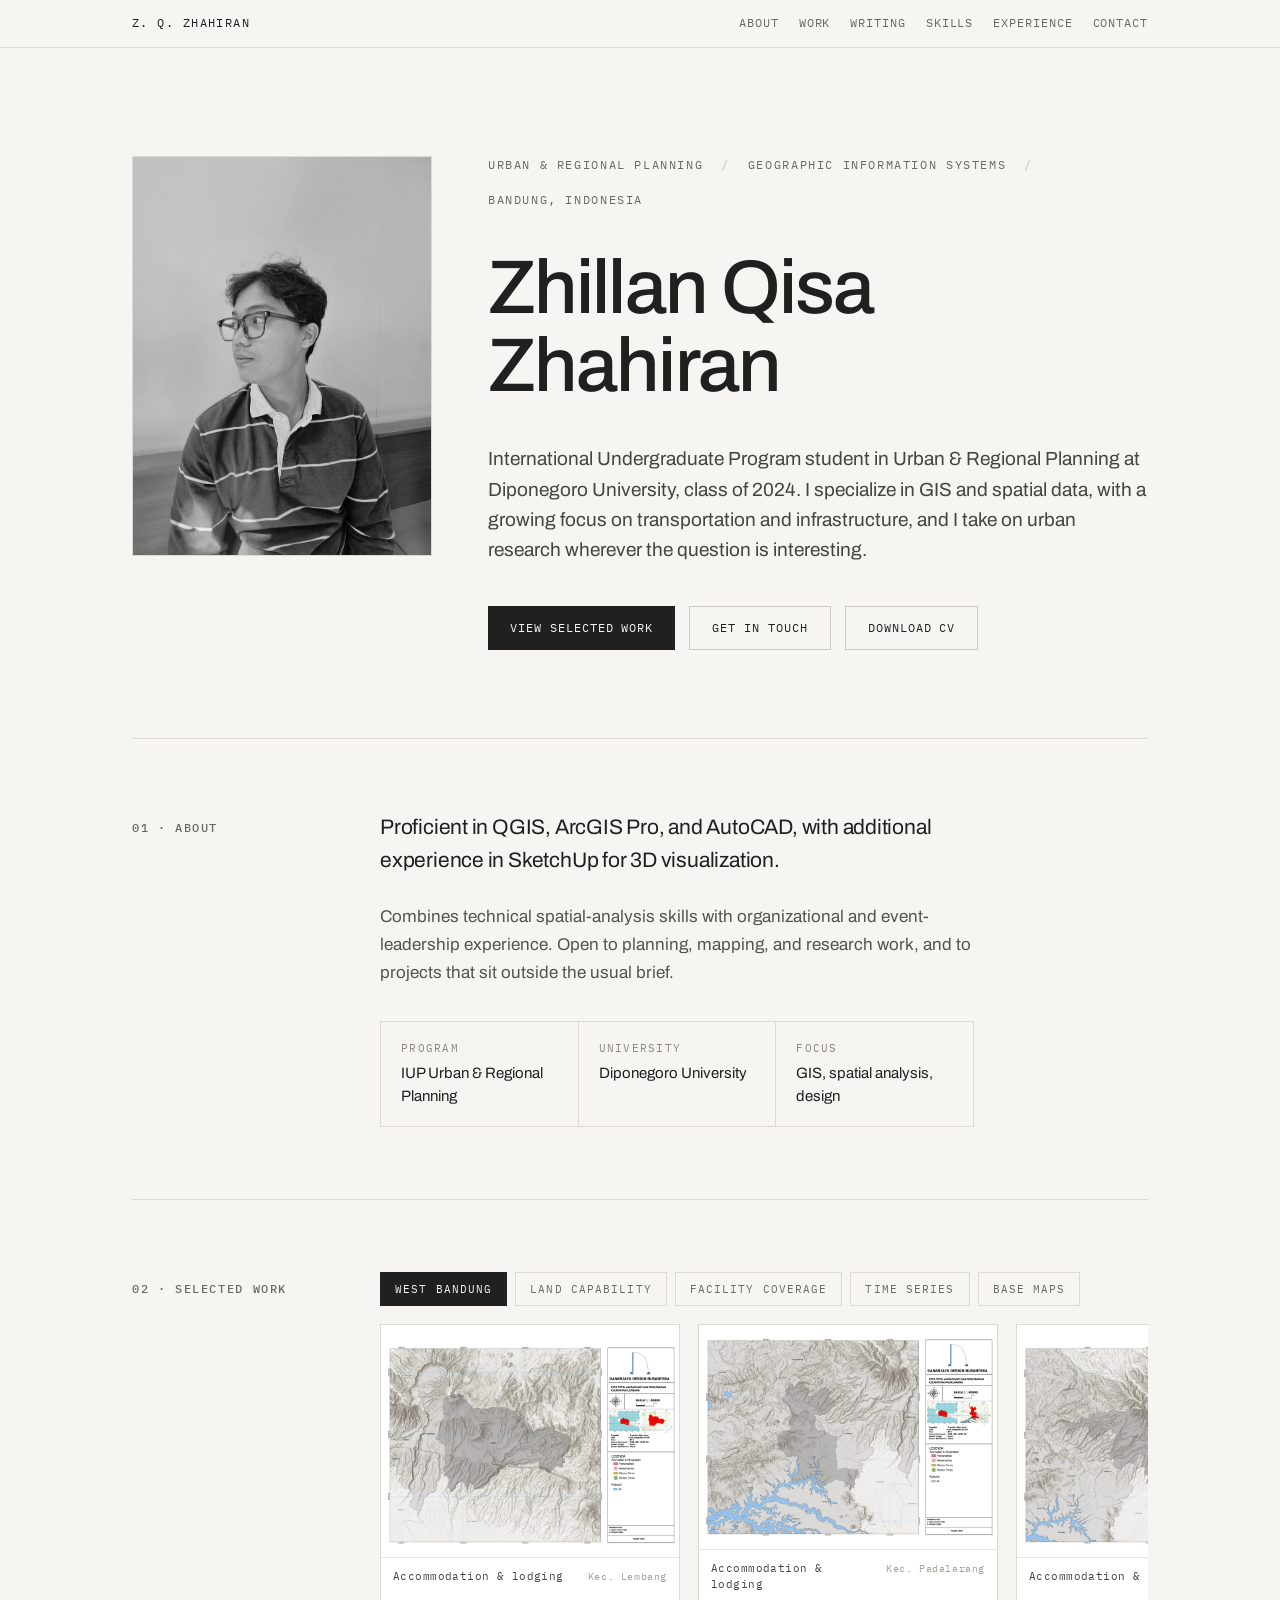
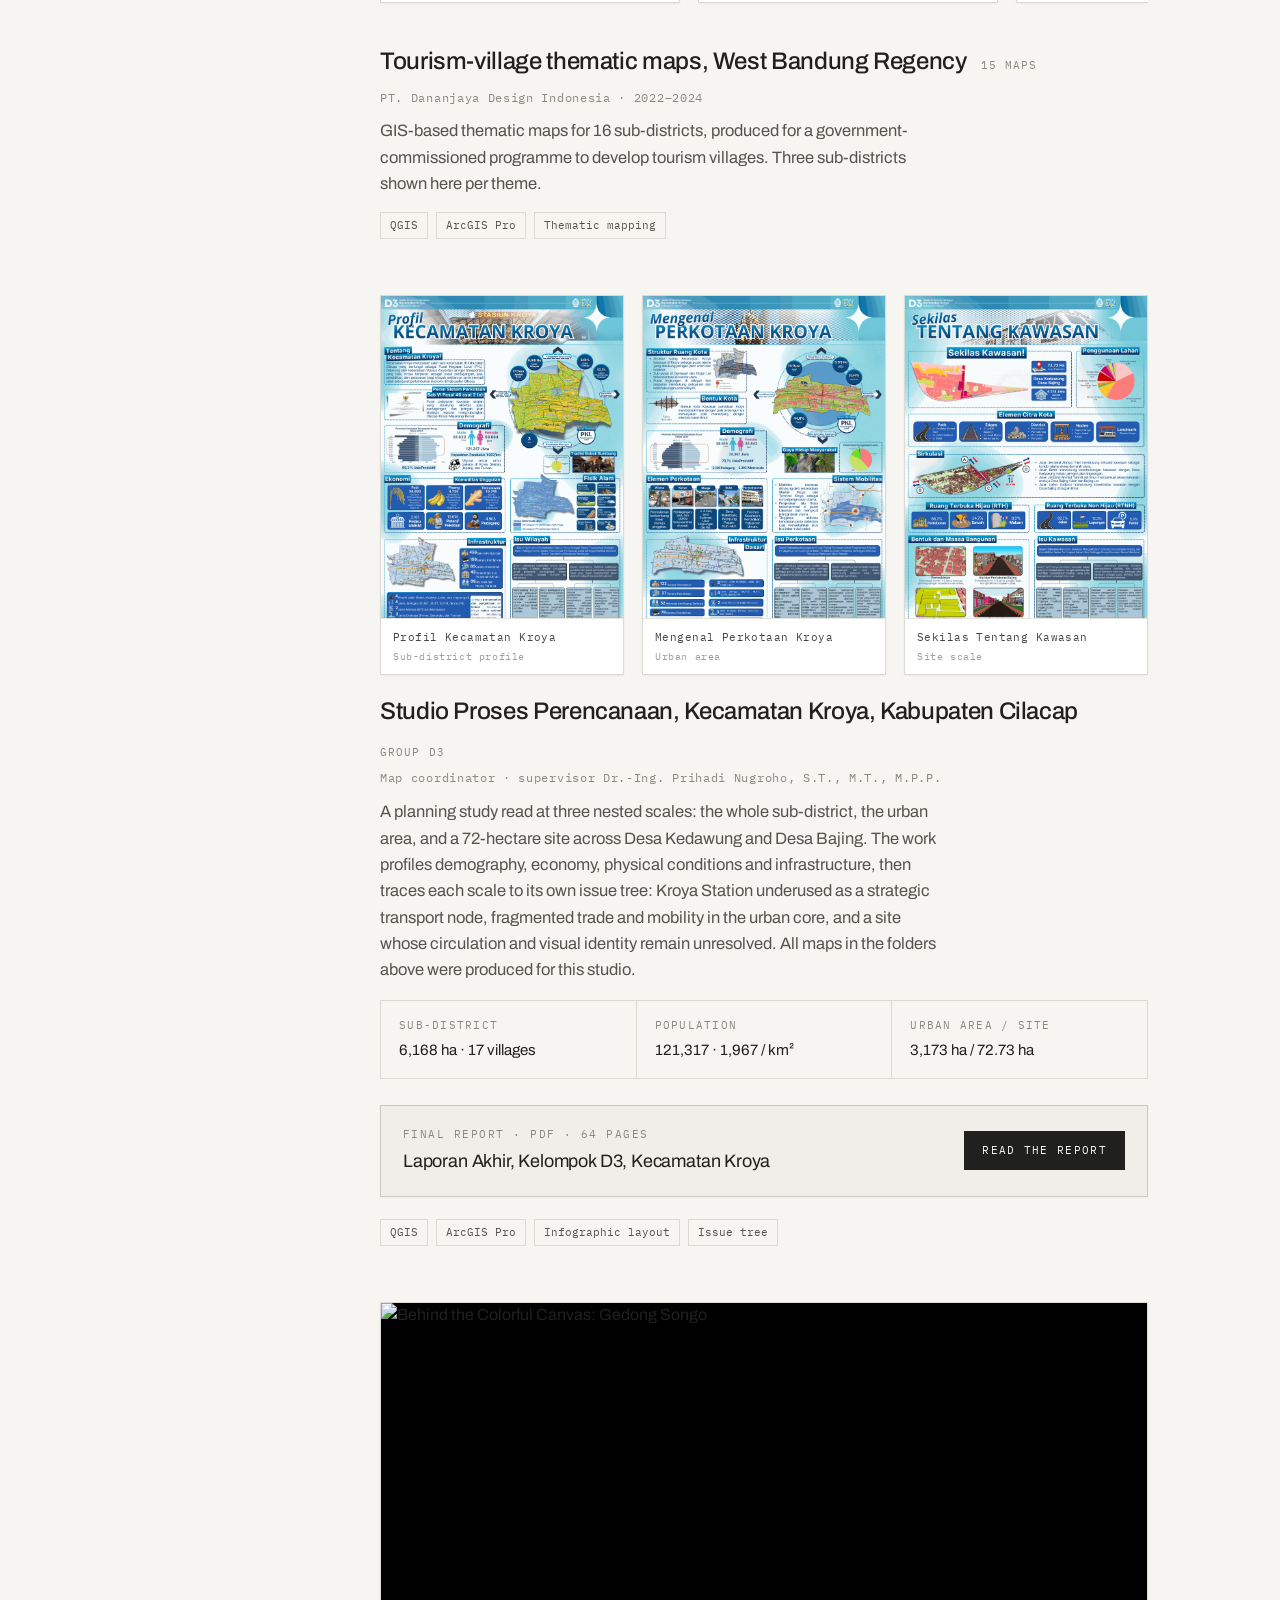
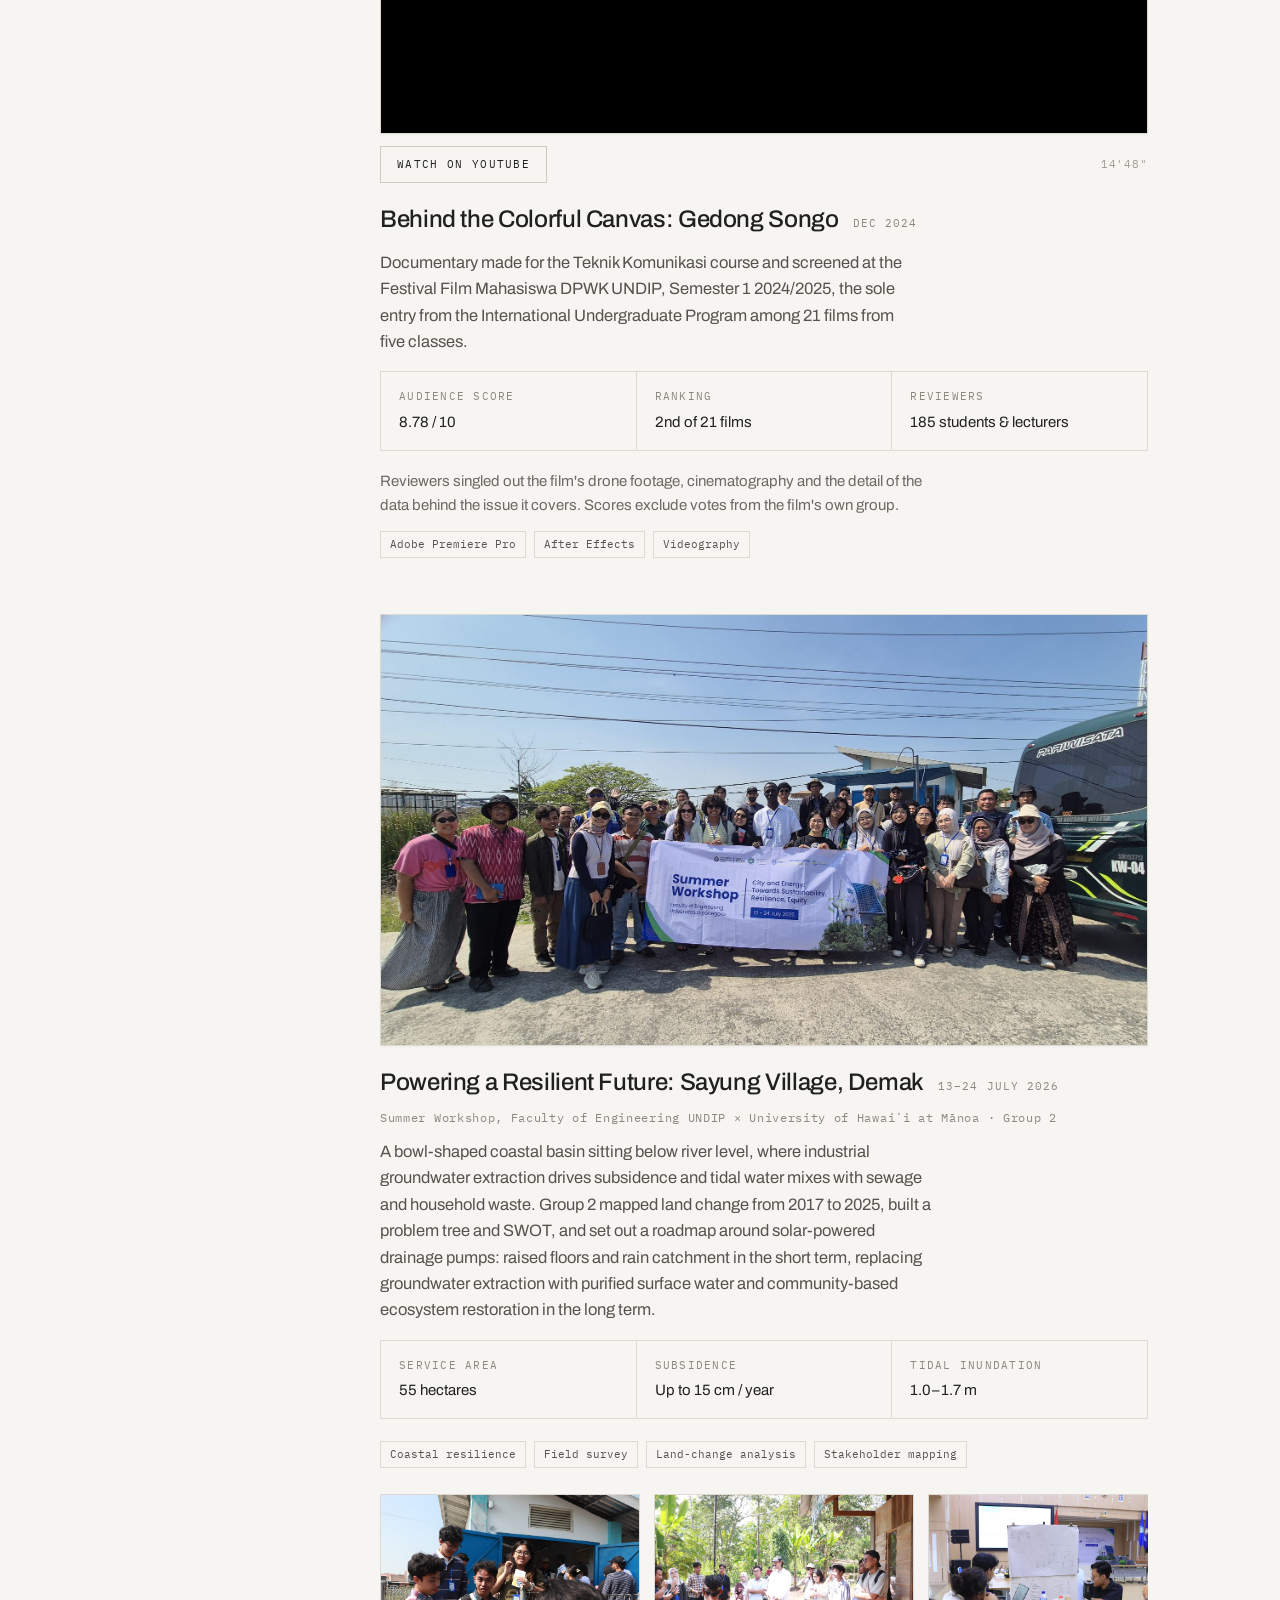
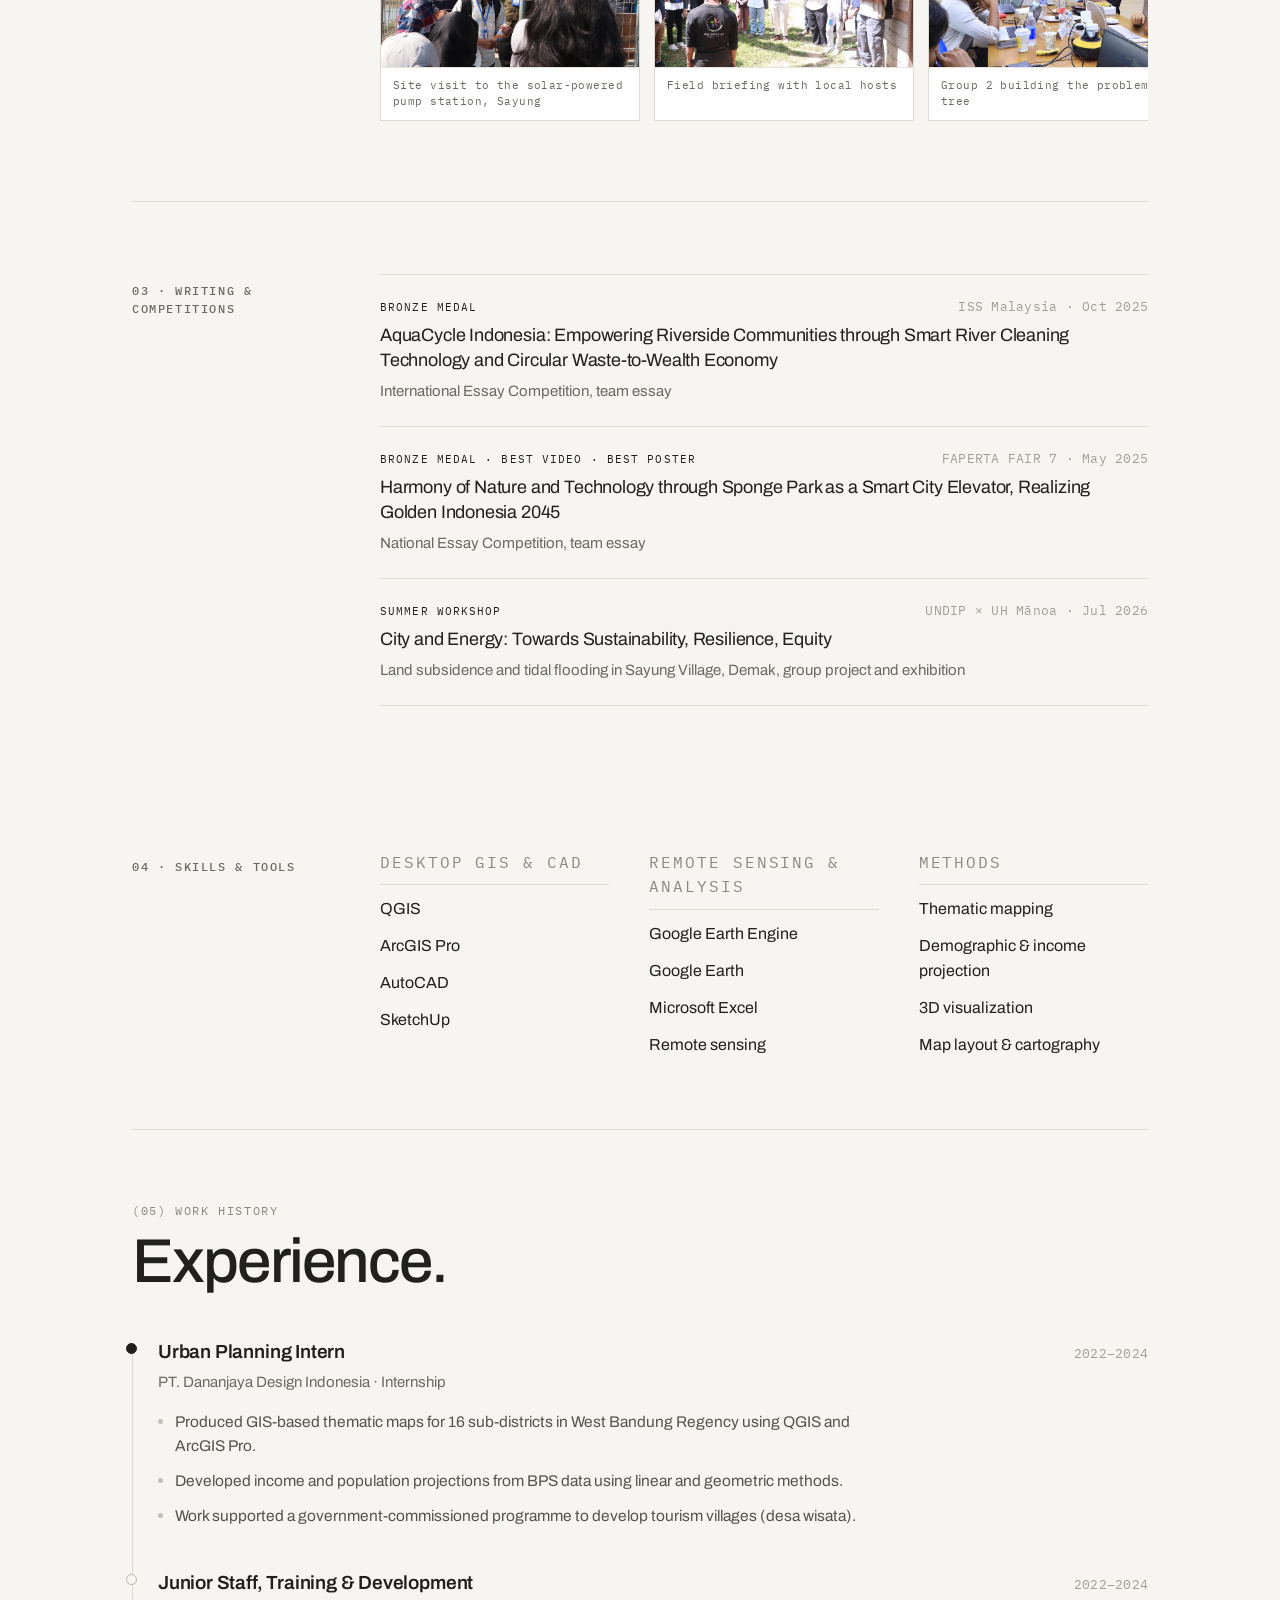
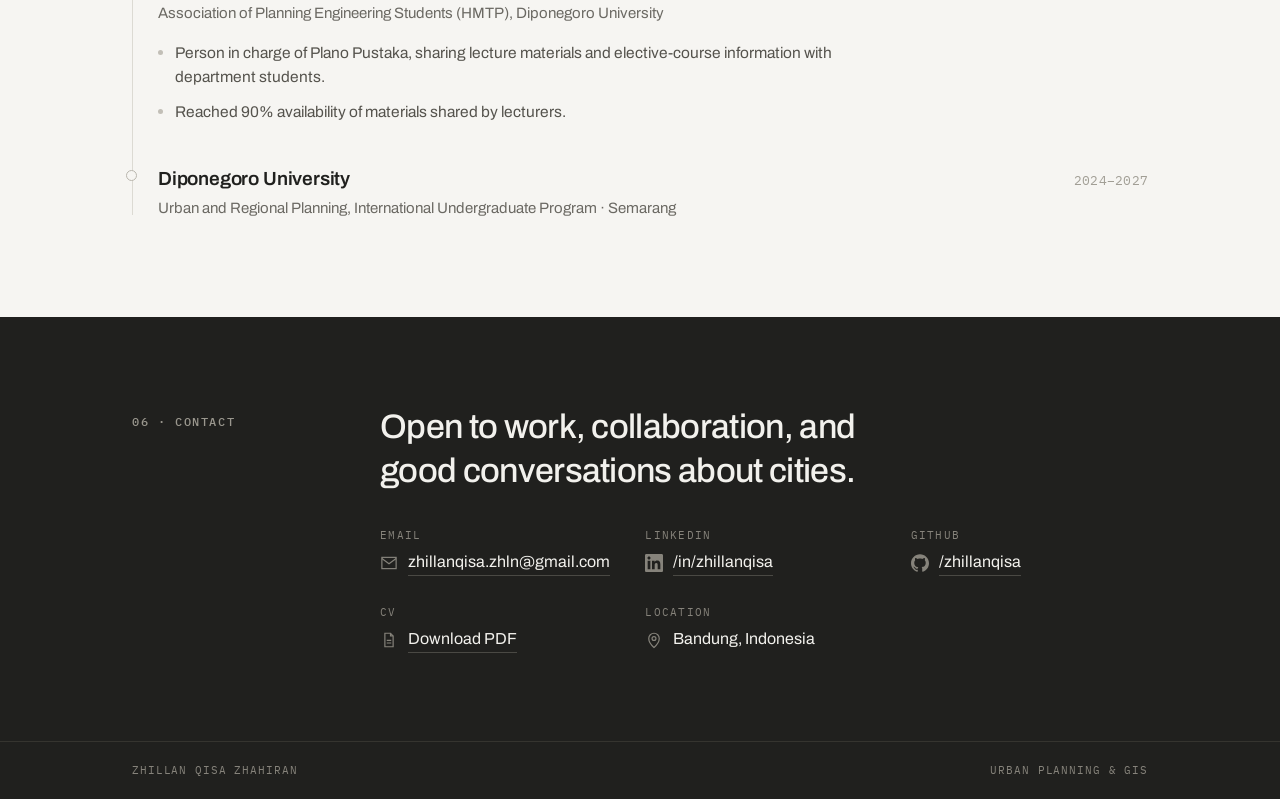
==== index.html @ 6e282ca4 "Add portfolio site Static single-page portfolio: filterable map gallery (46 maps across five collect" ====
<!DOCTYPE html>
<html lang="en">
<head>
<meta charset="utf-8">
<meta name="viewport" content="width=device-width, initial-scale=1">

<title>Zhillan Qisa Zhahiran — Urban Planning &amp; GIS</title>
<meta name="description" content="International Undergraduate Program student in Urban &amp; Regional Planning at Diponegoro University. GIS and spatial data, with a growing focus on transportation and infrastructure.">
<link rel="canonical" href="https://zhillanqisa.github.io/">

<meta property="og:type" content="website">
<meta property="og:title" content="Zhillan Qisa Zhahiran — Urban Planning &amp; GIS">
<meta property="og:description" content="GIS and spatial data, urban research, and thematic mapping. Selected work from West Bandung Regency, Kroya and Sayung.">
<meta property="og:url" content="https://zhillanqisa.github.io/">
<meta property="og:image" content="https://zhillanqisa.github.io/assets/og-preview.png">
<meta property="og:image:width" content="1200">
<meta property="og:image:height" content="630">
<meta name="twitter:card" content="summary_large_image">
<meta name="twitter:title" content="Zhillan Qisa Zhahiran — Urban Planning &amp; GIS">
<meta name="twitter:description" content="GIS and spatial data, urban research, and thematic mapping. Selected work from West Bandung Regency, Kroya and Sayung.">
<meta name="twitter:image" content="https://zhillanqisa.github.io/assets/og-preview.png">

<link rel="icon" href="data:image/svg+xml,%3Csvg xmlns='http://www.w3.org/2000/svg' viewBox='0 0 32 32'%3E%3Crect width='32' height='32' fill='%23f6f5f2'/%3E%3Ctext x='16' y='23' text-anchor='middle' font-family='Helvetica,Arial,sans-serif' font-size='21' font-weight='600' fill='%2320201e'%3EZ%3C/text%3E%3C/svg%3E">

<link rel="preconnect" href="https://fonts.googleapis.com">
<link rel="preconnect" href="https://fonts.gstatic.com" crossorigin>
<link href="https://fonts.googleapis.com/css2?family=Archivo:wght@400;500;600&family=IBM+Plex+Mono:wght@400;500&display=swap" rel="stylesheet">
<link rel="stylesheet" href="styles.css">
<script src="app.js" defer></script>
</head>
<body>

<header class="site-header">
  <div class="wrap">
    <span class="brand">Z. Q. Zhahiran</span>
    <nav class="nav">
      <a href="#about">About</a>
      <a href="#work">Work</a>
      <a href="#writing">Writing</a>
      <a href="#skills">Skills</a>
      <a href="#experience">Experience</a>
      <a href="#contact">Contact</a>
    </nav>
  </div>
</header>

<main>

  <section class="wrap hero">
    <div class="hero__grid">
      <div class="portrait">
        <img src="assets/portrait.jpg" alt="Zhillan Qisa Zhahiran">
      </div>
      <div class="hero__text" data-hero>
        <div class="eyebrow">
          <span>Urban &amp; Regional Planning</span>
          <span class="eyebrow__sep">/</span>
          <span>Geographic Information Systems</span>
          <span class="eyebrow__sep">/</span>
          <span>Bandung, Indonesia</span>
        </div>
        <h1>Zhillan Qisa Zhahiran</h1>
        <p class="lead">International Undergraduate Program student in Urban &amp; Regional Planning at Diponegoro University, class of 2024. I specialize in GIS and spatial data, with a growing focus on transportation and infrastructure, and I take on urban research wherever the question is interesting.</p>
        <div class="actions">
          <a class="btn btn--solid" href="#work" data-cta>View selected work</a>
          <a class="btn btn--ghost" href="#contact" data-cta>Get in touch</a>
          <a class="btn btn--ghost" href="assets/CV_Zhillan_Qisa_Zhahiran.pdf" download data-cta>Download CV</a>
        </div>
      </div>
    </div>
  </section>

  <div class="wrap rule"><div data-rule></div></div>

  <section id="about" class="wrap section">
    <div class="section__grid">
      <h2 class="section__label">01 · About</h2>
      <div class="section__body">
        <div class="about" data-reveal data-stagger>
          <p class="about__headline">Proficient in QGIS, ArcGIS Pro, and AutoCAD, with additional experience in SketchUp for 3D visualization.</p>
          <p class="about__note">Combines technical spatial-analysis skills with organizational and event-leadership experience. Open to planning, mapping, and research work, and to projects that sit outside the usual brief.</p>
          <div class="plates">
            <div class="plate" data-plate>
              <div class="plate__k">Program</div>
              <div class="plate__v">IUP Urban &amp; Regional Planning</div>
            </div>
            <div class="plate" data-plate>
              <div class="plate__k">University</div>
              <div class="plate__v">Diponegoro University</div>
            </div>
            <div class="plate" data-plate>
              <div class="plate__k">Focus</div>
              <div class="plate__v">GIS, spatial analysis, design</div>
            </div>
          </div>
        </div>
      </div>
    </div>
  </section>

  <div class="wrap rule"><div data-rule></div></div>

  <section id="work" class="wrap section">
    <div class="section__grid">
      <h2 class="section__label">02 · Selected work</h2>
      <div class="section__body work-list">

        <!-- filterable map gallery — tabs, strip and group copy are rendered by app.js -->
        <article class="work" data-reveal data-stagger>
          <div class="gallery">
            <div class="tabs" data-map-tabs role="group" aria-label="Map collections"></div>
            <div class="strip strip--maps" data-map-strip></div>
          </div>
          <div class="work__body">
            <div class="work__head">
              <h3 data-group-title></h3>
              <span class="work__badge" data-group-count></span>
            </div>
            <div class="work__meta" data-group-meta></div>
            <p class="work__desc" data-group-note></p>
            <ul class="tags" data-group-tags></ul>
          </div>
        </article>

        <!-- studio posters + final report -->
        <article class="work" data-reveal data-stagger>
          <div class="posters">
            <a class="poster" data-card href="assets/studio/poster-1-profil-kecamatan.png" target="_blank" rel="noopener">
              <div class="poster__frame">
                <img src="assets/studio/poster-1-profil-kecamatan.png" alt="Profil Kecamatan Kroya" loading="lazy">
              </div>
              <div class="poster__foot">
                <span class="poster__label">Profil Kecamatan Kroya</span>
                <span class="poster__sub">Sub-district profile</span>
              </div>
              <span class="poster__open" data-expand>Open</span>
            </a>
            <a class="poster" data-card href="assets/studio/poster-2-perkotaan.png" target="_blank" rel="noopener">
              <div class="poster__frame">
                <img src="assets/studio/poster-2-perkotaan.png" alt="Mengenal Perkotaan Kroya" loading="lazy">
              </div>
              <div class="poster__foot">
                <span class="poster__label">Mengenal Perkotaan Kroya</span>
                <span class="poster__sub">Urban area</span>
              </div>
              <span class="poster__open" data-expand>Open</span>
            </a>
            <a class="poster" data-card href="assets/studio/poster-3-kawasan.png" target="_blank" rel="noopener">
              <div class="poster__frame">
                <img src="assets/studio/poster-3-kawasan.png" alt="Sekilas Tentang Kawasan" loading="lazy">
              </div>
              <div class="poster__foot">
                <span class="poster__label">Sekilas Tentang Kawasan</span>
                <span class="poster__sub">Site scale</span>
              </div>
              <span class="poster__open" data-expand>Open</span>
            </a>
          </div>
          <div class="work__body">
            <div class="work__head">
              <h3>Studio Proses Perencanaan, Kecamatan Kroya, Kabupaten Cilacap</h3>
              <span class="work__badge">Group D3</span>
            </div>
            <div class="work__meta">Map coordinator · supervisor Dr.-Ing. Prihadi Nugroho, S.T., M.T., M.P.P.</div>
            <p class="work__desc">A planning study read at three nested scales: the whole sub-district, the urban area, and a 72-hectare site across Desa Kedawung and Desa Bajing. The work profiles demography, economy, physical conditions and infrastructure, then traces each scale to its own issue tree: Kroya Station underused as a strategic transport node, fragmented trade and mobility in the urban core, and a site whose circulation and visual identity remain unresolved. All maps in the folders above were produced for this studio.</p>
            <div class="plates">
              <div class="plate plate--tight" data-plate>
                <div class="plate__k">Sub-district</div>
                <div class="plate__v">6,168 ha · 17 villages</div>
              </div>
              <div class="plate plate--tight" data-plate>
                <div class="plate__k">Population</div>
                <div class="plate__v">121,317 · 1,967 / km²</div>
              </div>
              <div class="plate plate--tight" data-plate>
                <div class="plate__k">Urban area / site</div>
                <div class="plate__v">3,173 ha / 72.73 ha</div>
              </div>
            </div>
            <a class="report" data-float href="assets/studio/Laporan Akhir Kelompok D3 - Studio Proses Perencanaan Kroya.pdf" target="_blank" rel="noopener">
              <span class="report__text">
                <span class="report__k">Final report · PDF · 64 pages</span>
                <span class="report__title">Laporan Akhir, Kelompok D3, Kecamatan Kroya</span>
              </span>
              <span class="report__cta">Read the report</span>
            </a>
            <ul class="tags tags--spaced">
              <li data-tag>QGIS</li>
              <li data-tag>ArcGIS Pro</li>
              <li data-tag>Infographic layout</li>
              <li data-tag>Issue tree</li>
            </ul>
          </div>
        </article>

        <!-- documentary -->
        <article class="work" data-reveal data-stagger>
          <a class="video" data-float href="https://www.youtube.com/watch?v=1rDE_5CeaBc" target="_blank" rel="noopener">
            <img src="https://img.youtube.com/vi/1rDE_5CeaBc/maxresdefault.jpg" alt="Behind the Colorful Canvas: Gedong Songo" loading="lazy">
          </a>
          <div class="video-row">
            <a href="https://www.youtube.com/watch?v=1rDE_5CeaBc" target="_blank" rel="noopener" data-cta>Watch on YouTube</a>
            <span>14'48"</span>
          </div>
          <div class="work__body">
            <div class="work__head">
              <h3>Behind the Colorful Canvas: Gedong Songo</h3>
              <span class="work__badge">Dec 2024</span>
            </div>
            <p class="work__desc">Documentary made for the Teknik Komunikasi course and screened at the Festival Film Mahasiswa DPWK UNDIP, Semester 1 2024/2025, the sole entry from the International Undergraduate Program among 21 films from five classes.</p>
            <div class="plates">
              <div class="plate plate--tight" data-plate>
                <div class="plate__k">Audience score</div>
                <div class="plate__v">8.78 / 10</div>
              </div>
              <div class="plate plate--tight" data-plate>
                <div class="plate__k">Ranking</div>
                <div class="plate__v">2nd of 21 films</div>
              </div>
              <div class="plate plate--tight" data-plate>
                <div class="plate__k">Reviewers</div>
                <div class="plate__v">185 students &amp; lecturers</div>
              </div>
            </div>
            <p class="work__aside">Reviewers singled out the film's drone footage, cinematography and the detail of the data behind the issue it covers. Scores exclude votes from the film's own group.</p>
            <ul class="tags">
              <li data-tag>Adobe Premiere Pro</li>
              <li data-tag>After Effects</li>
              <li data-tag>Videography</li>
            </ul>
          </div>
        </article>

        <!-- summer workshop -->
        <article class="work" data-reveal data-stagger>
          <div class="banner" data-float>
            <img src="assets/workshop/cohort-banner.jpg" alt="Summer Workshop 2026 cohort at the Sayung solar pump station" loading="lazy">
          </div>
          <div class="work__body">
            <div class="work__head">
              <h3>Powering a Resilient Future: Sayung Village, Demak</h3>
              <span class="work__badge">13–24 July 2026</span>
            </div>
            <div class="work__meta">Summer Workshop, Faculty of Engineering UNDIP × University of Hawaiʻi at Mānoa · Group 2</div>
            <p class="work__desc">A bowl-shaped coastal basin sitting below river level, where industrial groundwater extraction drives subsidence and tidal water mixes with sewage and household waste. Group 2 mapped land change from 2017 to 2025, built a problem tree and SWOT, and set out a roadmap around solar-powered drainage pumps: raised floors and rain catchment in the short term, replacing groundwater extraction with purified surface water and community-based ecosystem restoration in the long term.</p>
            <div class="plates">
              <div class="plate plate--tight" data-plate>
                <div class="plate__k">Service area</div>
                <div class="plate__v">55 hectares</div>
              </div>
              <div class="plate plate--tight" data-plate>
                <div class="plate__k">Subsidence</div>
                <div class="plate__v">Up to 15 cm / year</div>
              </div>
              <div class="plate plate--tight" data-plate>
                <div class="plate__k">Tidal inundation</div>
                <div class="plate__v">1.0–1.7 m</div>
              </div>
            </div>
            <ul class="tags tags--spaced">
              <li data-tag>Coastal resilience</li>
              <li data-tag>Field survey</li>
              <li data-tag>Land-change analysis</li>
              <li data-tag>Stakeholder mapping</li>
            </ul>
            <div class="strip strip--shots">
              <figure class="shot">
                <div class="shot__frame"><img src="assets/workshop/pump-station.jpg" alt="Site visit to the solar pump station, Sayung" loading="lazy"></div>
                <figcaption>Site visit to the solar-powered pump station, Sayung</figcaption>
              </figure>
              <figure class="shot">
                <div class="shot__frame"><img src="assets/workshop/village-briefing.jpg" alt="Field briefing during the workshop" loading="lazy"></div>
                <figcaption>Field briefing with local hosts</figcaption>
              </figure>
              <figure class="shot">
                <div class="shot__frame"><img src="assets/workshop/studio-session.jpg" alt="Group 2 building the problem tree" loading="lazy"></div>
                <figcaption>Group 2 building the problem tree</figcaption>
              </figure>
              <figure class="shot">
                <div class="shot__frame"><img src="assets/workshop/group2.jpg" alt="Group 2 at the workshop" loading="lazy"></div>
                <figcaption>Group 2: interview roles and question list</figcaption>
              </figure>
              <figure class="shot">
                <div class="shot__frame"><img src="assets/workshop/field-walk.jpg" alt="Walkthrough of a bamboo growing structure" loading="lazy"></div>
                <figcaption>Walkthrough of community growing plots</figcaption>
              </figure>
            </div>
          </div>
        </article>

      </div>
    </div>
  </section>

  <div class="wrap rule"><div data-rule></div></div>

  <section id="writing" class="wrap section">
    <div class="section__grid">
      <h2 class="section__label">03 · Writing &amp; competitions</h2>
      <div class="section__body writing">
        <div class="entry" data-reveal data-stagger>
          <div class="entry__head">
            <div class="entry__award">Bronze Medal</div>
            <div class="entry__when">ISS Malaysia · Oct 2025</div>
          </div>
          <div class="entry__title">AquaCycle Indonesia: Empowering Riverside Communities through Smart River Cleaning Technology and Circular Waste-to-Wealth Economy</div>
          <div class="entry__kind">International Essay Competition, team essay</div>
        </div>
        <div class="entry" data-reveal data-stagger>
          <div class="entry__head">
            <div class="entry__award">Bronze Medal · Best Video · Best Poster</div>
            <div class="entry__when">FAPERTA FAIR 7 · May 2025</div>
          </div>
          <div class="entry__title">Harmony of Nature and Technology through Sponge Park as a Smart City Elevator, Realizing Golden Indonesia 2045</div>
          <div class="entry__kind">National Essay Competition, team essay</div>
        </div>
        <div class="entry" data-reveal data-stagger>
          <div class="entry__head">
            <div class="entry__award">Summer Workshop</div>
            <div class="entry__when">UNDIP × UH Mānoa · Jul 2026</div>
          </div>
          <div class="entry__title">City and Energy: Towards Sustainability, Resilience, Equity</div>
          <div class="entry__kind">Land subsidence and tidal flooding in Sayung Village, Demak, group project and exhibition</div>
        </div>
        <div class="writing__end"></div>
      </div>
    </div>
  </section>

  <section id="skills" class="wrap section">
    <div class="section__grid">
      <h2 class="section__label">04 · Skills &amp; tools</h2>
      <div class="section__body skills" data-reveal data-stagger>
        <ul class="skill-group">
          <li class="skill-group__h">Desktop GIS &amp; CAD</li>
          <li data-skill>QGIS</li>
          <li data-skill>ArcGIS Pro</li>
          <li data-skill>AutoCAD</li>
          <li data-skill>SketchUp</li>
        </ul>
        <ul class="skill-group">
          <li class="skill-group__h">Remote sensing &amp; analysis</li>
          <li data-skill>Google Earth Engine</li>
          <li data-skill>Google Earth</li>
          <li data-skill>Microsoft Excel</li>
          <li data-skill>Remote sensing</li>
        </ul>
        <ul class="skill-group">
          <li class="skill-group__h">Methods</li>
          <li data-skill>Thematic mapping</li>
          <li data-skill>Demographic &amp; income projection</li>
          <li data-skill>3D visualization</li>
          <li data-skill>Map layout &amp; cartography</li>
        </ul>
      </div>
    </div>
  </section>

  <div class="wrap rule"><div data-rule></div></div>

  <section id="experience" class="wrap experience">
    <div class="experience__head" data-reveal data-stagger>
      <h2>(05) Work history</h2>
      <div class="experience__display">Experience.</div>
    </div>

    <div class="timeline">
      <span class="timeline__line" data-timeline></span>

      <div class="timeline__item" data-reveal>
        <span class="timeline__dot timeline__dot--current" data-dot></span>
        <div class="timeline__head">
          <div class="timeline__role">Urban Planning Intern</div>
          <div class="timeline__date">2022–2024</div>
        </div>
        <div class="timeline__org">PT. Dananjaya Design Indonesia · Internship</div>
        <ul class="bullets">
          <li><span>Produced GIS-based thematic maps for 16 sub-districts in West Bandung Regency using QGIS and ArcGIS Pro.</span></li>
          <li><span>Developed income and population projections from BPS data using linear and geometric methods.</span></li>
          <li><span>Work supported a government-commissioned programme to develop tourism villages (desa wisata).</span></li>
        </ul>
      </div>

      <div class="timeline__item" data-reveal>
        <span class="timeline__dot" data-dot></span>
        <div class="timeline__head">
          <div class="timeline__role">Junior Staff, Training &amp; Development</div>
          <div class="timeline__date">2022–2024</div>
        </div>
        <div class="timeline__org">Association of Planning Engineering Students (HMTP), Diponegoro University</div>
        <ul class="bullets">
          <li><span>Person in charge of Plano Pustaka, sharing lecture materials and elective-course information with department students.</span></li>
          <li><span>Reached 90% availability of materials shared by lecturers.</span></li>
        </ul>
      </div>

      <div class="timeline__item" data-reveal>
        <span class="timeline__dot" data-dot></span>
        <div class="timeline__head">
          <div class="timeline__role">Diponegoro University</div>
          <div class="timeline__date">2024–2027</div>
        </div>
        <div class="timeline__org">Urban and Regional Planning, International Undergraduate Program · Semarang</div>
      </div>

    </div>
  </section>

</main>

<section id="contact" class="contact">
  <div class="wrap">
    <div class="section__grid">
      <h2 class="section__label">06 · Contact</h2>
      <div class="contact__body" data-reveal data-stagger>
        <p class="contact__lead">Open to work, collaboration, and good conversations about cities.</p>
        <div class="contact__grid">
          <div>
            <div class="contact__k">Email</div>
            <div class="contact__v">
              <span class="contact__icon"><svg width="18" height="18" viewBox="0 0 24 24" fill="none" stroke="currentColor" stroke-width="1.6" aria-hidden="true"><rect x="2.5" y="4.5" width="19" height="15" /><path d="M2.5 6l9.5 7 9.5-7" /></svg></span>
              <a href="mailto:zhillanqisa.zhln@gmail.com">zhillanqisa.zhln@gmail.com</a>
            </div>
          </div>
          <div>
            <div class="contact__k">LinkedIn</div>
            <div class="contact__v">
              <span class="contact__icon"><svg width="18" height="18" viewBox="0 0 24 24" fill="currentColor" aria-hidden="true"><path d="M20.447 20.452h-3.554v-5.569c0-1.328-.027-3.037-1.852-3.037-1.853 0-2.136 1.445-2.136 2.939v5.667H9.351V9h3.414v1.561h.046c.477-.9 1.637-1.85 3.37-1.85 3.601 0 4.267 2.37 4.267 5.455v6.286zM5.337 7.433c-1.144 0-2.063-.926-2.063-2.065 0-1.138.92-2.063 2.063-2.063 1.14 0 2.064.925 2.064 2.063 0 1.139-.925 2.065-2.064 2.065zm1.782 13.019H3.555V9h3.564v11.452zM22.225 0H1.771C.792 0 0 .774 0 1.729v20.542C0 23.227.792 24 1.771 24h20.451C23.2 24 24 23.227 24 22.271V1.729C24 .774 23.2 0 22.222 0h.003z" /></svg></span>
              <a href="https://linkedin.com/in/zhillanqisa">/in/zhillanqisa</a>
            </div>
          </div>
          <div>
            <div class="contact__k">GitHub</div>
            <div class="contact__v">
              <span class="contact__icon"><svg width="18" height="18" viewBox="0 0 24 24" fill="currentColor" aria-hidden="true"><path d="M12 .297c-6.63 0-12 5.373-12 12 0 5.303 3.438 9.8 8.205 11.385.6.113.82-.258.82-.577 0-.285-.01-1.04-.015-2.04-3.338.724-4.042-1.61-4.042-1.61C4.422 18.07 3.633 17.7 3.633 17.7c-1.087-.744.084-.729.084-.729 1.205.084 1.838 1.236 1.838 1.236 1.07 1.835 2.809 1.305 3.495.998.108-.776.417-1.305.76-1.605-2.665-.3-5.466-1.332-5.466-5.93 0-1.31.465-2.38 1.235-3.22-.135-.303-.54-1.523.105-3.176 0 0 1.005-.322 3.3 1.23.96-.267 1.98-.399 3-.405 1.02.006 2.04.138 3 .405 2.28-1.552 3.285-1.23 3.285-1.23.645 1.653.24 2.873.12 3.176.765.84 1.23 1.91 1.23 3.22 0 4.61-2.805 5.625-5.475 5.92.42.36.81 1.096.81 2.22 0 1.606-.015 2.896-.015 3.286 0 .315.21.69.825.57C20.565 22.092 24 17.592 24 12.297c0-6.627-5.373-12-12-12" /></svg></span>
              <a href="https://github.com/zhillanqisa">/zhillanqisa</a>
            </div>
          </div>
          <div>
            <div class="contact__k">CV</div>
            <div class="contact__v">
              <span class="contact__icon"><svg width="18" height="18" viewBox="0 0 24 24" fill="none" stroke="currentColor" stroke-width="1.6" aria-hidden="true"><path d="M14 3H6.5v18h11V6.5z" /><path d="M14 3v3.5h3.5" /><path d="M9 12.5h6M9 16h6" /></svg></span>
              <a href="assets/CV_Zhillan_Qisa_Zhahiran.pdf" download>Download PDF</a>
            </div>
          </div>
          <div>
            <div class="contact__k">Location</div>
            <div class="contact__v">
              <span class="contact__icon"><svg width="18" height="18" viewBox="0 0 24 24" fill="none" stroke="currentColor" stroke-width="1.6" aria-hidden="true"><path d="M12 22s7-6.2 7-12A7 7 0 0 0 5 10c0 5.8 7 12 7 12z" /><circle cx="12" cy="10" r="2.6" /></svg></span>
              <span>Bandung, Indonesia</span>
            </div>
          </div>
        </div>
      </div>
    </div>
  </div>

  <footer class="site-footer">
    <div class="wrap">
      <span>Zhillan Qisa Zhahiran</span>
      <span>Urban Planning &amp; GIS</span>
    </div>
  </footer>
</section>

<!-- map lightbox — populated by app.js -->
<div class="lightbox" data-lightbox hidden role="dialog" aria-modal="true" aria-label="Map viewer">
  <div class="lightbox__panel" data-lightbox-panel>
    <div class="lightbox__head">
      <div class="lightbox__id">
        <span class="lightbox__label" data-lightbox-label></span>
        <span class="lightbox__sub" data-lightbox-sub></span>
      </div>
      <button type="button" class="lightbox__btn lightbox__close" data-lightbox-close>Close · Esc</button>
    </div>
    <div class="lightbox__frame">
      <img data-lightbox-img alt="">
    </div>
    <div class="lightbox__nav">
      <button type="button" class="lightbox__btn" data-lightbox-prev>← Previous</button>
      <button type="button" class="lightbox__btn" data-lightbox-next>Next →</button>
    </div>
  </div>
</div>

</body>
</html>
---- styles.css ----
/* Zhillan Qisa Zhahiran — portfolio
   Converted from the design canvas export in design/.
   Values lifted verbatim from the design's inline styles and <helmet> block. */

:root {
  --bg: #f6f5f2;
  --ink: #20201e;
  --muted: #6b6963;
  --faint: #8a887f;
  --line: #dcdad3;
  --line-soft: #e6e4dd;
  --rule: #c2bfb7;
  --hair: #c9c7c0;
  --panel: #efeee9;
  --body: #55534d;
  --body-strong: #45443f;
  --date: #a19e95;
  --dot-idle: #b8b5ad;
  --btn-border: #cbc9c2;
  --btn-solid-hover: #3a3934;
  --select: #e3e1da;

  --dark-bg: #20201e;
  --dark-ink: #f2f1ed;
  --dark-muted: #86837b;
  --dark-label: #9a978e;
  --dark-line: #35342f;
  --dark-underline: #4a4944;

  --mono: "IBM Plex Mono", ui-monospace, SFMono-Regular, Menlo, monospace;
  --sans: Archivo, Helvetica, Arial, sans-serif;

  --ease: cubic-bezier(0.19, 1, 0.22, 1);
}

/* ---------------------------------- base ---------------------------------- */

*, *::before, *::after { box-sizing: border-box; }

html { scroll-behavior: smooth; }

body {
  margin: 0;
  background: var(--bg);
  color: var(--ink);
  font-family: var(--sans);
  font-size: 16px;
  line-height: 1.55;
  min-height: 100vh;
  -webkit-font-smoothing: antialiased;
}

a { color: var(--ink); text-decoration: none; border-bottom: 1px solid var(--hair); }
a:hover { border-bottom-color: var(--ink); }

::selection { background: var(--select); }

img { max-width: 100%; }

.wrap { max-width: 1080px; margin: 0 auto; padding: 0 32px; }

/* -------------------------------- animation -------------------------------- */

@keyframes zq-rise { from { opacity: 0; transform: translateY(22px); } to { opacity: 1; transform: none; } }
@keyframes zq-line { from { transform: scaleX(0); } to { transform: scaleX(1); } }
@keyframes zq-grow { from { transform: scaleY(0); } to { transform: scaleY(1); } }
@keyframes zq-dot  { from { opacity: 0; transform: scale(0.2); } to { opacity: 1; transform: none; } }
@keyframes zq-fade { from { opacity: 0; } to { opacity: 1; } }
@keyframes zq-zoom { from { opacity: 0; transform: scale(0.96) translateY(12px); } to { opacity: 1; transform: none; } }

[data-reveal] { opacity: 0; }
[data-reveal].zq-in { animation: zq-rise 0.85s var(--ease) forwards; }
[data-reveal].zq-in > * { animation: zq-rise 0.85s var(--ease) backwards; }
[data-stagger].zq-in > *:nth-child(1) { animation-delay: 0.04s; }
[data-stagger].zq-in > *:nth-child(2) { animation-delay: 0.12s; }
[data-stagger].zq-in > *:nth-child(3) { animation-delay: 0.2s; }
[data-stagger].zq-in > *:nth-child(4) { animation-delay: 0.28s; }
[data-stagger].zq-in > *:nth-child(5) { animation-delay: 0.36s; }

[data-rule] { transform: scaleX(0); transform-origin: left; }
[data-rule].zq-in { animation: zq-line 1.1s var(--ease) forwards; }

[data-timeline] { transform: scaleY(0); transform-origin: top; }
[data-timeline].zq-in { animation: zq-grow 1.2s var(--ease) 0.1s forwards; }
[data-dot] { opacity: 0; }
[data-dot].zq-in { animation: zq-dot 0.5s cubic-bezier(0.34, 1.56, 0.64, 1) forwards; }

[data-hero] > * { animation: zq-rise 0.9s var(--ease) backwards; }
[data-hero] > *:nth-child(1) { animation-delay: 0.05s; }
[data-hero] > *:nth-child(2) { animation-delay: 0.15s; }
[data-hero] > *:nth-child(3) { animation-delay: 0.25s; }
[data-hero] > *:nth-child(4) { animation-delay: 0.35s; }

[data-float] {
  transition: transform 0.7s var(--ease), box-shadow 0.7s var(--ease), border-color 0.5s ease;
  box-shadow: 0 1px 2px rgba(32, 32, 30, 0.04);
}
[data-float]:hover { transform: translateY(-10px); box-shadow: 0 26px 50px -18px rgba(32, 32, 30, 0.28); border-color: var(--rule); }

[data-card] {
  transition: transform 0.6s var(--ease), box-shadow 0.6s var(--ease), border-color 0.4s ease;
  box-shadow: 0 1px 2px rgba(32, 32, 30, 0.05);
}
[data-card]:hover, [data-card]:focus-visible {
  transform: translateY(-10px) rotate(-0.5deg);
  box-shadow: 0 26px 46px -18px rgba(32, 32, 30, 0.3);
  border-color: var(--dot-idle);
  outline: none;
}
[data-expand] { opacity: 0; transform: translateY(-4px); transition: opacity 0.35s ease, transform 0.35s ease; }
[data-card]:hover [data-expand], [data-card]:focus-visible [data-expand] { opacity: 1; transform: none; }

[data-plate] { transition: border-color 0.4s ease; }
[data-plate] > span { transition: transform 0.5s var(--ease), background 0.4s ease, color 0.4s ease; }

[data-tag] { transition: border-color 0.3s ease, color 0.3s ease, transform 0.3s ease; }
[data-tag]:hover { border-color: var(--ink); color: var(--ink); transform: translateY(-2px); }

[data-skill] { transition: transform 0.35s var(--ease), color 0.3s ease; }
[data-skill]:hover { transform: translateX(6px); color: #000; }

[data-cta] { transition: transform 0.35s var(--ease), background 0.3s ease, border-color 0.3s ease; }
[data-cta]:hover { transform: translateY(-2px); }

@media (prefers-reduced-motion: reduce) {
  * { animation: none !important; transition: none !important; }
  [data-reveal], [data-dot] { opacity: 1; }
  [data-rule], [data-timeline] { transform: none; }
}

/* --------------------------------- header --------------------------------- */

.site-header {
  position: sticky;
  top: 0;
  z-index: 10;
  background: rgba(246, 245, 242, 0.92);
  backdrop-filter: blur(8px);
  border-bottom: 1px solid var(--line);
}
.site-header .wrap {
  padding: 14px 32px;
  display: flex;
  align-items: baseline;
  justify-content: space-between;
  gap: 24px;
}
.brand { font-family: var(--mono); font-size: 12px; letter-spacing: 0.12em; text-transform: uppercase; }

.nav {
  display: flex;
  flex-wrap: wrap;
  gap: 10px 20px;
  font-family: var(--mono);
  font-size: 11.5px;
  letter-spacing: 0.08em;
  text-transform: uppercase;
}
.nav a { border-bottom: none; color: var(--muted); transition: color 0.25s ease; }
.nav a:hover { color: var(--ink); }

/* ---------------------------------- hero ---------------------------------- */

.hero { padding-top: 108px; padding-bottom: 88px; }
.hero__grid { display: flex; flex-wrap: wrap; gap: 56px; align-items: flex-start; }

.portrait {
  flex: 0 0 300px;
  max-width: 100%;
  aspect-ratio: 3 / 4;
  border: 1px solid var(--line);
  overflow: hidden;
  background: var(--panel);
  animation: zq-rise 1s var(--ease) backwards;
}
.portrait img {
  width: 100%;
  height: 100%;
  object-fit: cover;
  object-position: 50% 22%;
  display: block;
  transition: transform 1.1s var(--ease), filter 0.6s ease;
}
.portrait:hover img { transform: scale(1.045); }

.hero__text { display: grid; grid-template-columns: 1fr; gap: 40px; flex: 1 1 380px; min-width: 0; }

.eyebrow {
  font-family: var(--mono);
  font-size: 11.5px;
  letter-spacing: 0.14em;
  text-transform: uppercase;
  color: var(--muted);
  display: flex;
  gap: 18px;
  flex-wrap: wrap;
}
.eyebrow__sep { color: var(--rule); }

.hero h1 {
  margin: 0;
  font-size: clamp(40px, 6.4vw, 76px);
  line-height: 1.02;
  font-weight: 500;
  letter-spacing: -0.025em;
  max-width: 18ch;
  text-wrap: balance;
}
.lead {
  margin: 0;
  max-width: 62ch;
  font-size: 19px;
  line-height: 1.6;
  color: var(--body-strong);
  text-wrap: pretty;
}
.actions { display: flex; gap: 14px; flex-wrap: wrap; align-items: center; }

.btn {
  border-bottom: none;
  font-family: var(--mono);
  font-size: 12px;
  letter-spacing: 0.08em;
  text-transform: uppercase;
}
.btn--solid { background: var(--ink); color: var(--bg); padding: 13px 22px; }
.btn--solid:hover { background: var(--btn-solid-hover); }
.btn--ghost { border: 1px solid var(--btn-border); color: var(--ink); padding: 12px 22px; }
.btn--ghost:hover { border-color: var(--ink); }

/* ------------------------------ section shell ------------------------------ */

.rule > div { height: 1px; background: var(--line); }

.section { padding: 72px 32px; }
.section__grid { display: flex; flex-wrap: wrap; gap: 22px 48px; align-items: flex-start; }
.section__label {
  margin: 0;
  font-family: var(--mono);
  font-size: 11.5px;
  letter-spacing: 0.14em;
  text-transform: uppercase;
  color: var(--muted);
  font-weight: 500;
  padding-top: 8px;
  flex: 0 0 200px;
}
.section__body { flex: 1 1 320px; min-width: 0; }

/* --------------------------------- 01 about -------------------------------- */

.about { display: grid; gap: 26px; max-width: 66ch; }
.about__headline { margin: 0; font-size: 21px; line-height: 1.55; letter-spacing: -0.01em; text-wrap: pretty; }
.about__note { margin: 0; font-size: 17px; line-height: 1.65; color: var(--body); text-wrap: pretty; }

/* metric plates — used by About and by each work article */
.plates {
  display: grid;
  grid-template-columns: repeat(auto-fit, minmax(150px, 1fr));
  gap: 1px;
  background: var(--line);
  border: 1px solid var(--line);
  margin-top: 8px;
}
.plate { background: var(--bg); padding: 18px 20px; }
.plate--tight { padding: 16px 18px; }
.plate__k {
  font-family: var(--mono);
  font-size: 10.5px;
  letter-spacing: 0.12em;
  text-transform: uppercase;
  color: var(--faint);
}
.plate__v { font-size: 15px; margin-top: 6px; }

/* ----------------------------- 02 selected work ---------------------------- */

.work-list { display: grid; gap: 56px; }
.work { display: grid; gap: 18px; }
.work__body { display: grid; gap: 8px; }
.work__head { display: flex; gap: 14px; align-items: baseline; flex-wrap: wrap; }
.work__head h3 { margin: 0; font-size: 24px; font-weight: 500; letter-spacing: -0.015em; }
.work__badge {
  font-family: var(--mono);
  font-size: 11px;
  letter-spacing: 0.1em;
  text-transform: uppercase;
  color: var(--faint);
}
.work__meta { font-family: var(--mono); font-size: 11.5px; letter-spacing: 0.06em; color: var(--faint); }
.work__desc {
  margin: 4px 0 0;
  max-width: 62ch;
  font-size: 16.5px;
  line-height: 1.6;
  color: var(--body);
  text-wrap: pretty;
}
.work__aside { margin: 10px 0 0; max-width: 62ch; font-size: 15px; line-height: 1.6; color: var(--muted); text-wrap: pretty; }

.tags { list-style: none; margin: 6px 0 0; padding: 0; display: flex; gap: 8px; flex-wrap: wrap; }
.tags--spaced { margin-top: 14px; }
.tag, .tags li {
  font-family: var(--mono);
  font-size: 11px;
  color: var(--body);
  border: 1px solid var(--line);
  padding: 4px 9px;
}

/* filter tabs */
.tabs { display: flex; gap: 8px; flex-wrap: wrap; margin: 0; padding: 0; }
.tab {
  cursor: pointer;
  font-family: var(--mono);
  font-size: 11px;
  letter-spacing: 0.1em;
  text-transform: uppercase;
  padding: 9px 14px;
  border: 1px solid var(--line);
  background: transparent;
  color: var(--muted);
  transition: all 0.3s ease;
}
.tab:hover { border-color: var(--rule); color: var(--ink); }
.tab--on { border-color: var(--ink); background: var(--ink); color: var(--bg); }
.tab--on:hover { color: var(--bg); border-color: var(--ink); }

/* horizontal scroll strips */
.strip {
  display: flex;
  overflow-x: auto;
  scroll-snap-type: x mandatory;
  scrollbar-width: none;
  -ms-overflow-style: none;
}
.strip::-webkit-scrollbar { display: none; }
.strip--maps { gap: 18px; padding: 2px 2px 22px; }
.strip--shots { gap: 14px; padding: 18px 2px 8px; }

.gallery { display: grid; gap: 16px; }

/* map card */
.card {
  flex: 0 0 300px;
  scroll-snap-align: start;
  cursor: pointer;
  position: relative;
  border: 1px solid var(--line);
  background: #fff;
  padding: 0;
  font: inherit;
  color: inherit;
  text-align: left;
  display: block;
}
.card__frame { aspect-ratio: 4 / 3; overflow: hidden; display: flex; align-items: center; justify-content: center; }
.card__frame img { width: 100%; height: 100%; object-fit: contain; display: block; }
.card__foot {
  border-top: 1px solid var(--line-soft);
  padding: 10px 12px;
  display: flex;
  gap: 10px;
  align-items: baseline;
  justify-content: space-between;
}
.card__label { font-family: var(--mono); font-size: 10.5px; letter-spacing: 0.04em; color: var(--body-strong); }
.card__sub { font-family: var(--mono); font-size: 10px; letter-spacing: 0.06em; color: var(--date); white-space: nowrap; }
.card__open {
  position: absolute;
  top: 12px;
  right: 12px;
  font-family: var(--mono);
  font-size: 10px;
  letter-spacing: 0.1em;
  text-transform: uppercase;
  color: var(--bg);
  background: var(--ink);
  padding: 4px 8px;
}

/* studio posters */
.posters { display: grid; grid-template-columns: repeat(auto-fit, minmax(200px, 1fr)); gap: 18px; }
.poster { border-bottom: none; position: relative; display: block; border: 1px solid var(--line); background: #fff; }
.poster__frame { aspect-ratio: 3 / 4; overflow: hidden; }
.poster__frame img { width: 100%; height: 100%; object-fit: cover; object-position: 50% 0; display: block; }
.poster__foot { border-top: 1px solid var(--line-soft); padding: 10px 12px; display: grid; gap: 3px; }
.poster__label { font-family: var(--mono); font-size: 10.5px; letter-spacing: 0.04em; color: var(--body-strong); }
.poster__sub { font-family: var(--mono); font-size: 10px; letter-spacing: 0.06em; color: var(--date); }
.poster__open {
  position: absolute;
  top: 10px;
  right: 10px;
  font-family: var(--mono);
  font-size: 10px;
  letter-spacing: 0.1em;
  text-transform: uppercase;
  color: var(--bg);
  background: var(--ink);
  padding: 4px 8px;
}

/* report download bar */
.report {
  border-bottom: none;
  display: flex;
  gap: 20px;
  align-items: center;
  justify-content: space-between;
  flex-wrap: wrap;
  border: 1px solid var(--btn-border);
  background: var(--panel);
  padding: 20px 22px;
  margin-top: 18px;
}
.report:hover { border-color: var(--ink); }
.report__text { display: grid; gap: 5px; }
.report__k {
  font-family: var(--mono);
  font-size: 10.5px;
  letter-spacing: 0.14em;
  text-transform: uppercase;
  color: var(--faint);
}
.report__title { font-size: 18px; letter-spacing: -0.01em; color: var(--ink); }
.report__cta {
  font-family: var(--mono);
  font-size: 11px;
  letter-spacing: 0.12em;
  text-transform: uppercase;
  color: var(--bg);
  background: var(--ink);
  padding: 11px 18px;
  white-space: nowrap;
}

/* video */
.video {
  border-bottom: none;
  position: relative;
  display: block;
  aspect-ratio: 16 / 9;
  border: 1px solid var(--line);
  background: #000;
  overflow: hidden;
}
.video img { width: 100%; height: 100%; object-fit: cover; display: block; }
.video-row {
  display: flex;
  gap: 12px;
  align-items: baseline;
  justify-content: space-between;
  flex-wrap: wrap;
  margin-top: -6px;
}
.video-row a {
  border-bottom: none;
  font-family: var(--mono);
  font-size: 11px;
  letter-spacing: 0.12em;
  text-transform: uppercase;
  color: var(--ink);
  border: 1px solid var(--btn-border);
  padding: 9px 16px;
}
.video-row a:hover { border-color: var(--ink); }
.video-row span { font-family: var(--mono); font-size: 11px; letter-spacing: 0.08em; color: var(--date); }

/* workshop banner + photo strip */
.banner { position: relative; aspect-ratio: 16 / 9; border: 1px solid var(--line); background: var(--panel); overflow: hidden; }
.banner img { width: 100%; height: 100%; object-fit: cover; display: block; }

.shot { margin: 0; flex: 0 0 260px; scroll-snap-align: start; border: 1px solid var(--line); background: #fff; }
.shot__frame { aspect-ratio: 3 / 2; overflow: hidden; }
.shot__frame img { width: 100%; height: 100%; object-fit: cover; display: block; }
.shot figcaption {
  border-top: 1px solid var(--line-soft);
  padding: 10px 12px;
  font-family: var(--mono);
  font-size: 10.5px;
  letter-spacing: 0.04em;
  color: var(--muted);
  line-height: 1.5;
}

/* -------------------------- 03 writing & competitions ---------------------- */

.writing { display: grid; gap: 0; }
.entry { display: grid; gap: 7px; padding: 22px 0; border-top: 1px solid var(--line); }
.entry__head { display: flex; flex-wrap: wrap; gap: 4px 24px; align-items: baseline; justify-content: space-between; }
.entry__award {
  font-family: var(--mono);
  font-size: 11px;
  letter-spacing: 0.1em;
  text-transform: uppercase;
  color: var(--ink);
}
.entry__when { font-family: var(--mono); font-size: 12.5px; color: var(--date); letter-spacing: 0.02em; }
.entry__title { font-size: 18px; line-height: 1.4; letter-spacing: -0.01em; max-width: 74ch; text-wrap: pretty; }
.entry__kind { font-size: 15px; color: var(--muted); }
.writing__end { border-top: 1px solid var(--line); }

/* -------------------------------- 04 skills -------------------------------- */

.skills { display: grid; grid-template-columns: repeat(auto-fit, minmax(200px, 1fr)); gap: 40px; }
.skill-group { list-style: none; margin: 0; padding: 0; display: grid; gap: 12px; align-content: start; }
.skill-group__h {
  font-family: var(--mono);
  font-size: 10.5px;
  letter-spacing: 0.12em;
  text-transform: uppercase;
  color: var(--faint);
  padding-bottom: 10px;
  border-bottom: 1px solid var(--line);
}
.skill-group li { font-size: 16px; }

/* ------------------------------ 05 experience ------------------------------ */

.experience { padding: 72px 32px; display: grid; gap: 44px; }
.experience__head { display: grid; gap: 10px; }
.experience__head h2 {
  margin: 0;
  font-family: var(--mono);
  font-size: 11.5px;
  letter-spacing: 0.14em;
  text-transform: uppercase;
  color: var(--faint);
  font-weight: 400;
}
.experience__display { font-size: clamp(38px, 5.4vw, 62px); line-height: 1.02; font-weight: 500; letter-spacing: -0.03em; }

.timeline { position: relative; display: grid; gap: 0; padding-left: 26px; }
.timeline__line { position: absolute; left: 0; top: 6px; bottom: 6px; width: 1px; background: var(--line); }
.timeline__item { position: relative; padding: 0 0 40px; }
.timeline__item:last-child { padding: 0; }
.timeline__dot {
  position: absolute;
  left: -32px;
  top: 6px;
  width: 11px;
  height: 11px;
  border-radius: 50%;
  background: var(--bg);
  border: 1px solid var(--dot-idle);
}
.timeline__dot--current { background: var(--ink); border-color: var(--ink); }
.timeline__head { display: flex; flex-wrap: wrap; gap: 4px 24px; align-items: baseline; justify-content: space-between; }
.timeline__role { font-size: 19px; font-weight: 600; letter-spacing: -0.01em; }
.timeline__date { font-family: var(--mono); font-size: 12.5px; color: var(--date); letter-spacing: 0.02em; }
.timeline__org { font-size: 15px; color: var(--muted); margin-top: 4px; }

.bullets { list-style: none; margin: 16px 0 0; padding: 0; display: grid; gap: 11px; }
.bullets li { display: flex; gap: 12px; align-items: baseline; }
.bullets li::before {
  content: "";
  flex: 0 0 5px;
  width: 5px;
  height: 5px;
  border-radius: 50%;
  background: var(--rule);
  transform: translateY(-3px);
}
.bullets span { font-size: 15.5px; line-height: 1.55; color: var(--body); max-width: 76ch; }

/* -------------------------------- 06 contact ------------------------------- */

.contact { background: var(--dark-bg); color: var(--dark-ink); margin-top: 24px; }
.contact .wrap { padding: 88px 32px; }
.contact .section__label { color: var(--dark-label); }
.contact__body { display: grid; gap: 34px; flex: 1 1 320px; min-width: 0; }
.contact__lead {
  margin: 0;
  font-size: clamp(24px, 3vw, 34px);
  line-height: 1.3;
  font-weight: 500;
  letter-spacing: -0.02em;
  max-width: 30ch;
  text-wrap: balance;
}
.contact__grid { display: grid; grid-template-columns: repeat(auto-fit, minmax(190px, 1fr)); gap: 28px; }
.contact__k {
  font-family: var(--mono);
  font-size: 10.5px;
  letter-spacing: 0.12em;
  text-transform: uppercase;
  color: var(--dark-muted);
}
.contact__v { margin-top: 7px; font-size: 16px; display: flex; gap: 10px; align-items: center; }
.contact__icon { flex: 0 0 18px; display: inline-flex; align-items: center; justify-content: center; color: var(--dark-muted); }
.contact a { color: var(--dark-ink); border-bottom-color: var(--dark-underline); }
.contact a:hover { border-bottom-color: var(--dark-ink); }

.site-footer { border-top: 1px solid var(--dark-line); }
.site-footer .wrap {
  padding: 20px 32px;
  display: flex;
  justify-content: space-between;
  gap: 20px;
  flex-wrap: wrap;
  font-family: var(--mono);
  font-size: 11px;
  letter-spacing: 0.08em;
  text-transform: uppercase;
  color: var(--dark-muted);
}

/* -------------------------------- lightbox --------------------------------- */

.lightbox {
  position: fixed;
  inset: 0;
  z-index: 100;
  background: rgba(24, 24, 22, 0.86);
  backdrop-filter: blur(3px);
  display: flex;
  align-items: center;
  justify-content: center;
  padding: 32px;
  cursor: zoom-out;
  animation: zq-fade 0.3s ease forwards;
}
.lightbox[hidden] { display: none; }
.lightbox__panel { max-width: 1100px; width: 100%; cursor: default; animation: zq-zoom 0.5s var(--ease) forwards; }
.lightbox__head {
  display: flex;
  flex-wrap: wrap;
  gap: 10px 20px;
  align-items: baseline;
  justify-content: space-between;
  margin-bottom: 14px;
}
.lightbox__id { display: flex; gap: 12px; align-items: baseline; flex-wrap: wrap; }
.lightbox__label {
  font-family: var(--mono);
  font-size: 12px;
  letter-spacing: 0.1em;
  text-transform: uppercase;
  color: var(--dark-ink);
}
.lightbox__sub { font-family: var(--mono); font-size: 11px; letter-spacing: 0.08em; color: var(--date); }
.lightbox__frame {
  width: 100%;
  border: 1px solid var(--dark-underline);
  background: #fff;
  display: flex;
  align-items: center;
  justify-content: center;
  min-height: 200px;
}
.lightbox__frame img {
  max-width: 100%;
  max-height: 74vh;
  width: auto;
  height: auto;
  object-fit: contain;
  display: block;
}
.lightbox__nav { display: flex; gap: 14px; margin-top: 14px; justify-content: space-between; }
.lightbox__btn {
  cursor: pointer;
  font-family: var(--mono);
  font-size: 11px;
  letter-spacing: 0.1em;
  text-transform: uppercase;
  color: var(--date);
  background: none;
  border: none;
  padding: 0;
}
.lightbox__btn:hover { color: var(--dark-ink); }
.lightbox__close { border: 1px solid var(--dark-underline); padding: 6px 12px; }
.lightbox__close:hover { color: var(--dark-ink); border-color: var(--date); }
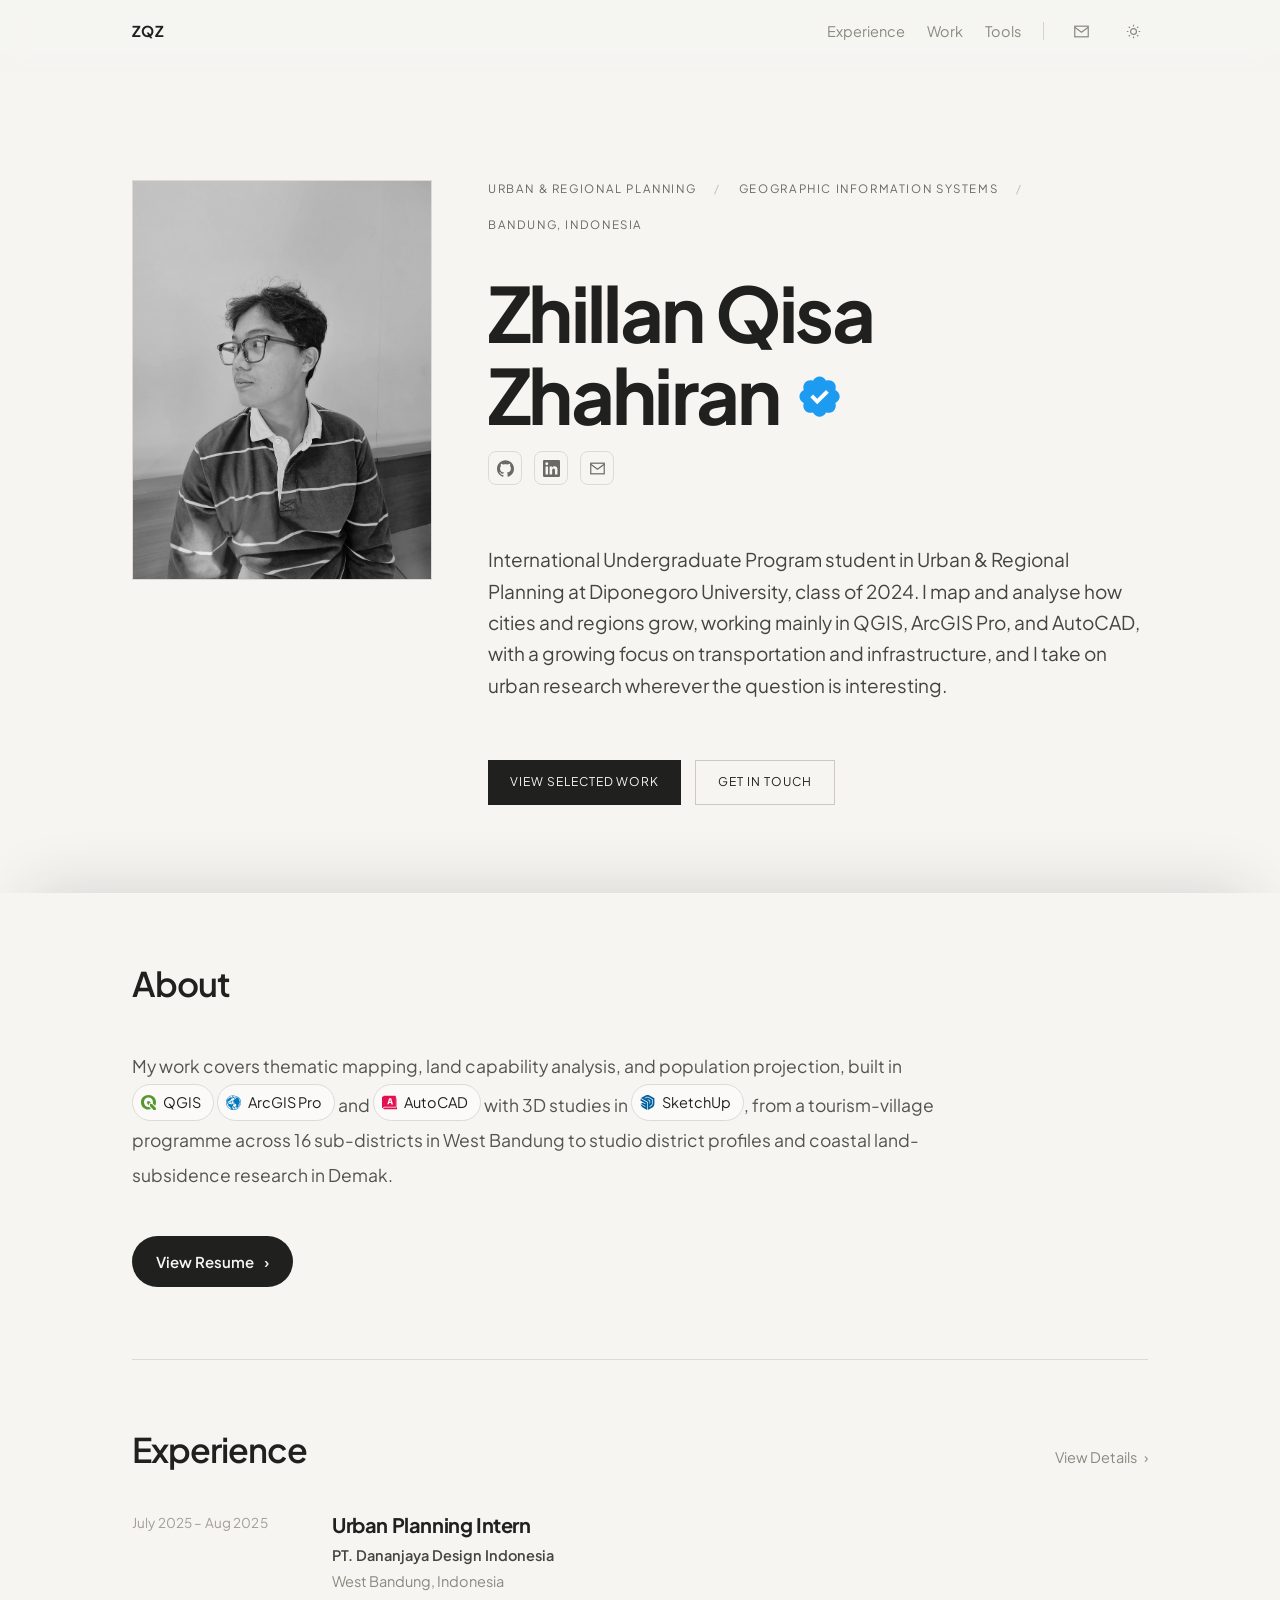
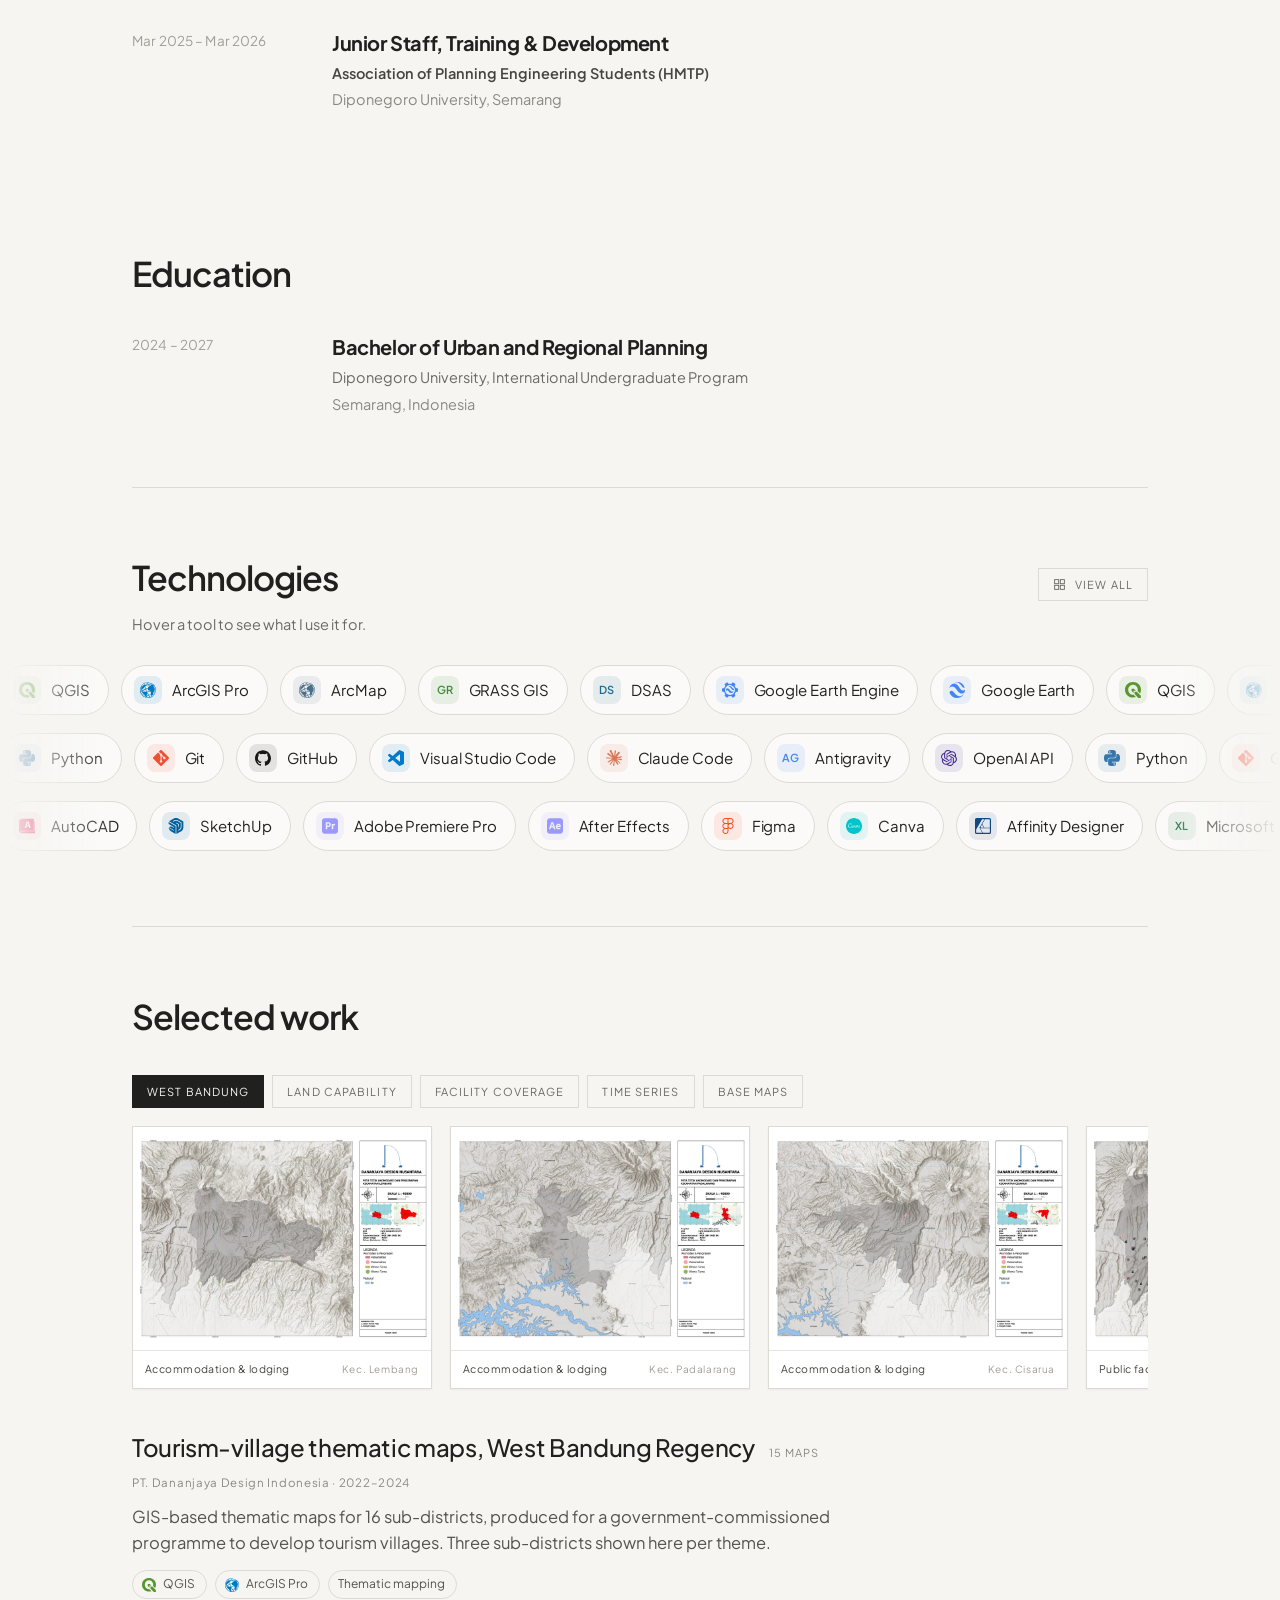
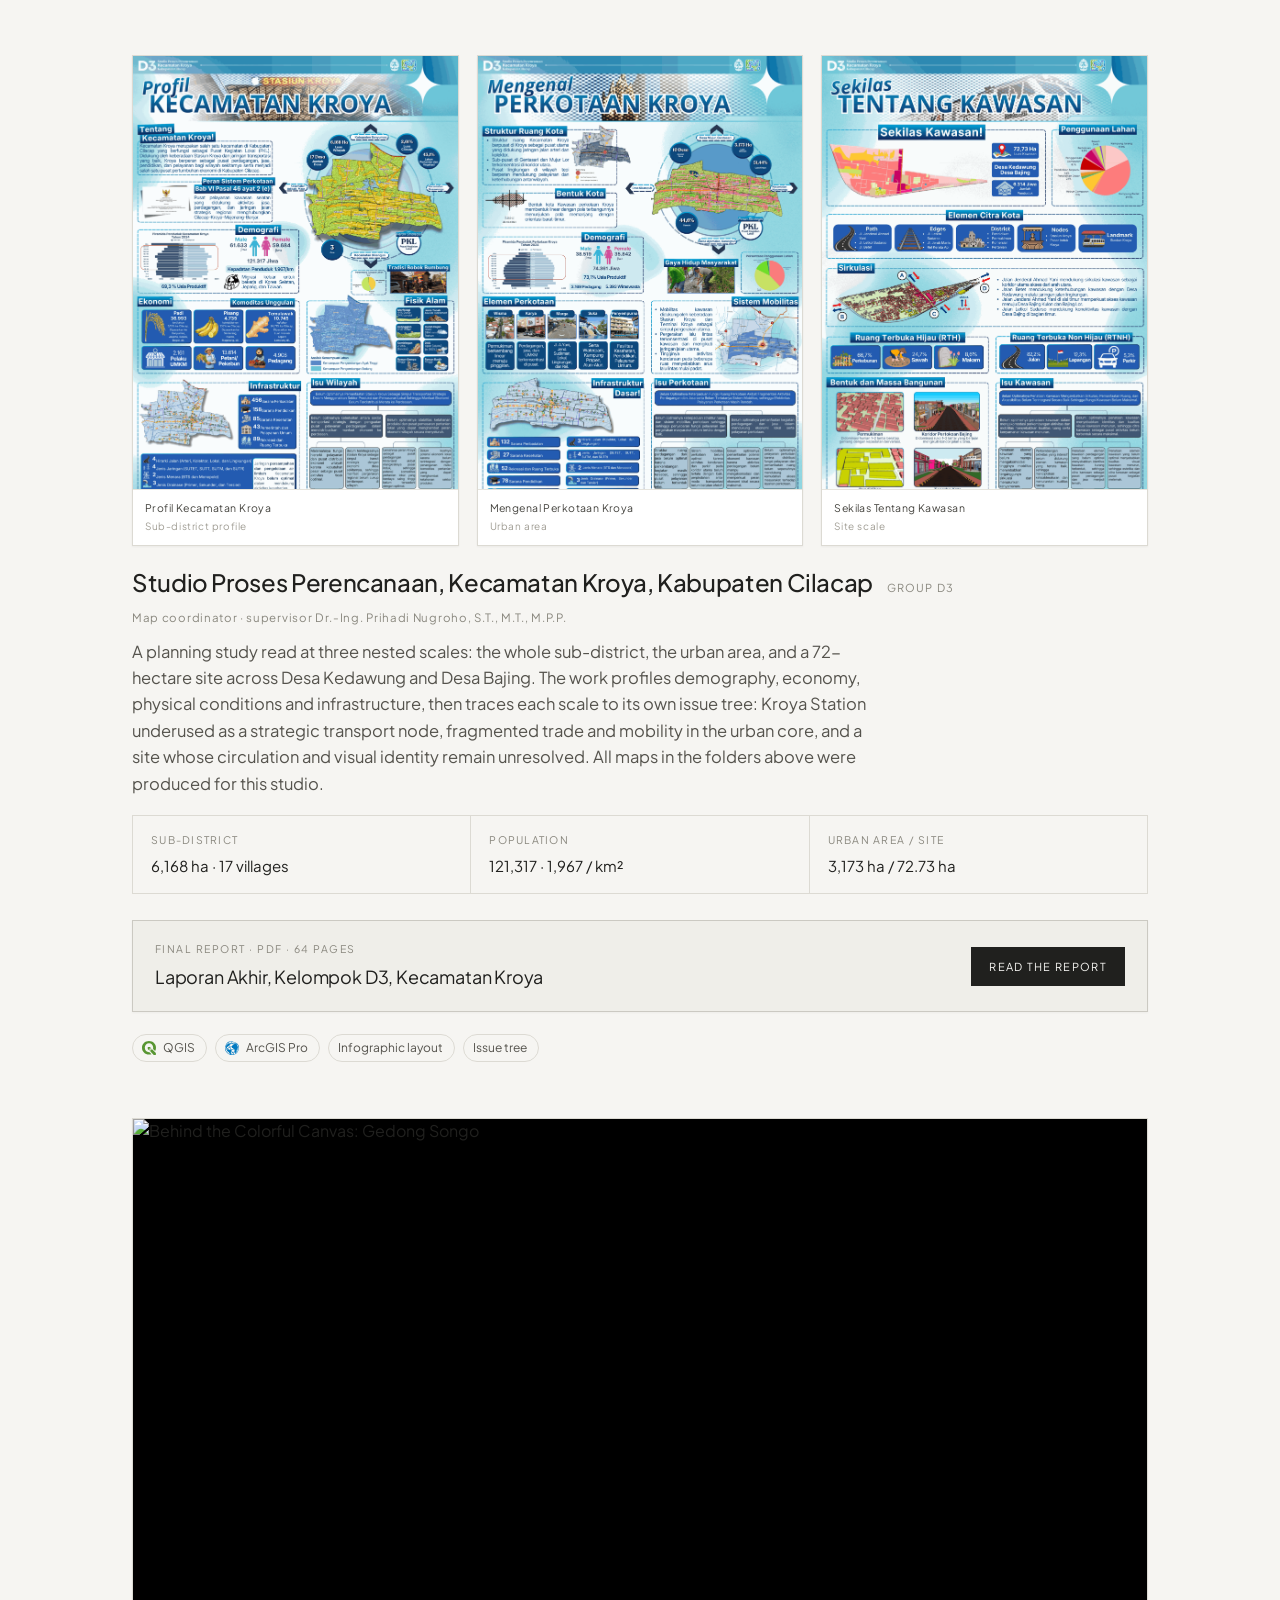
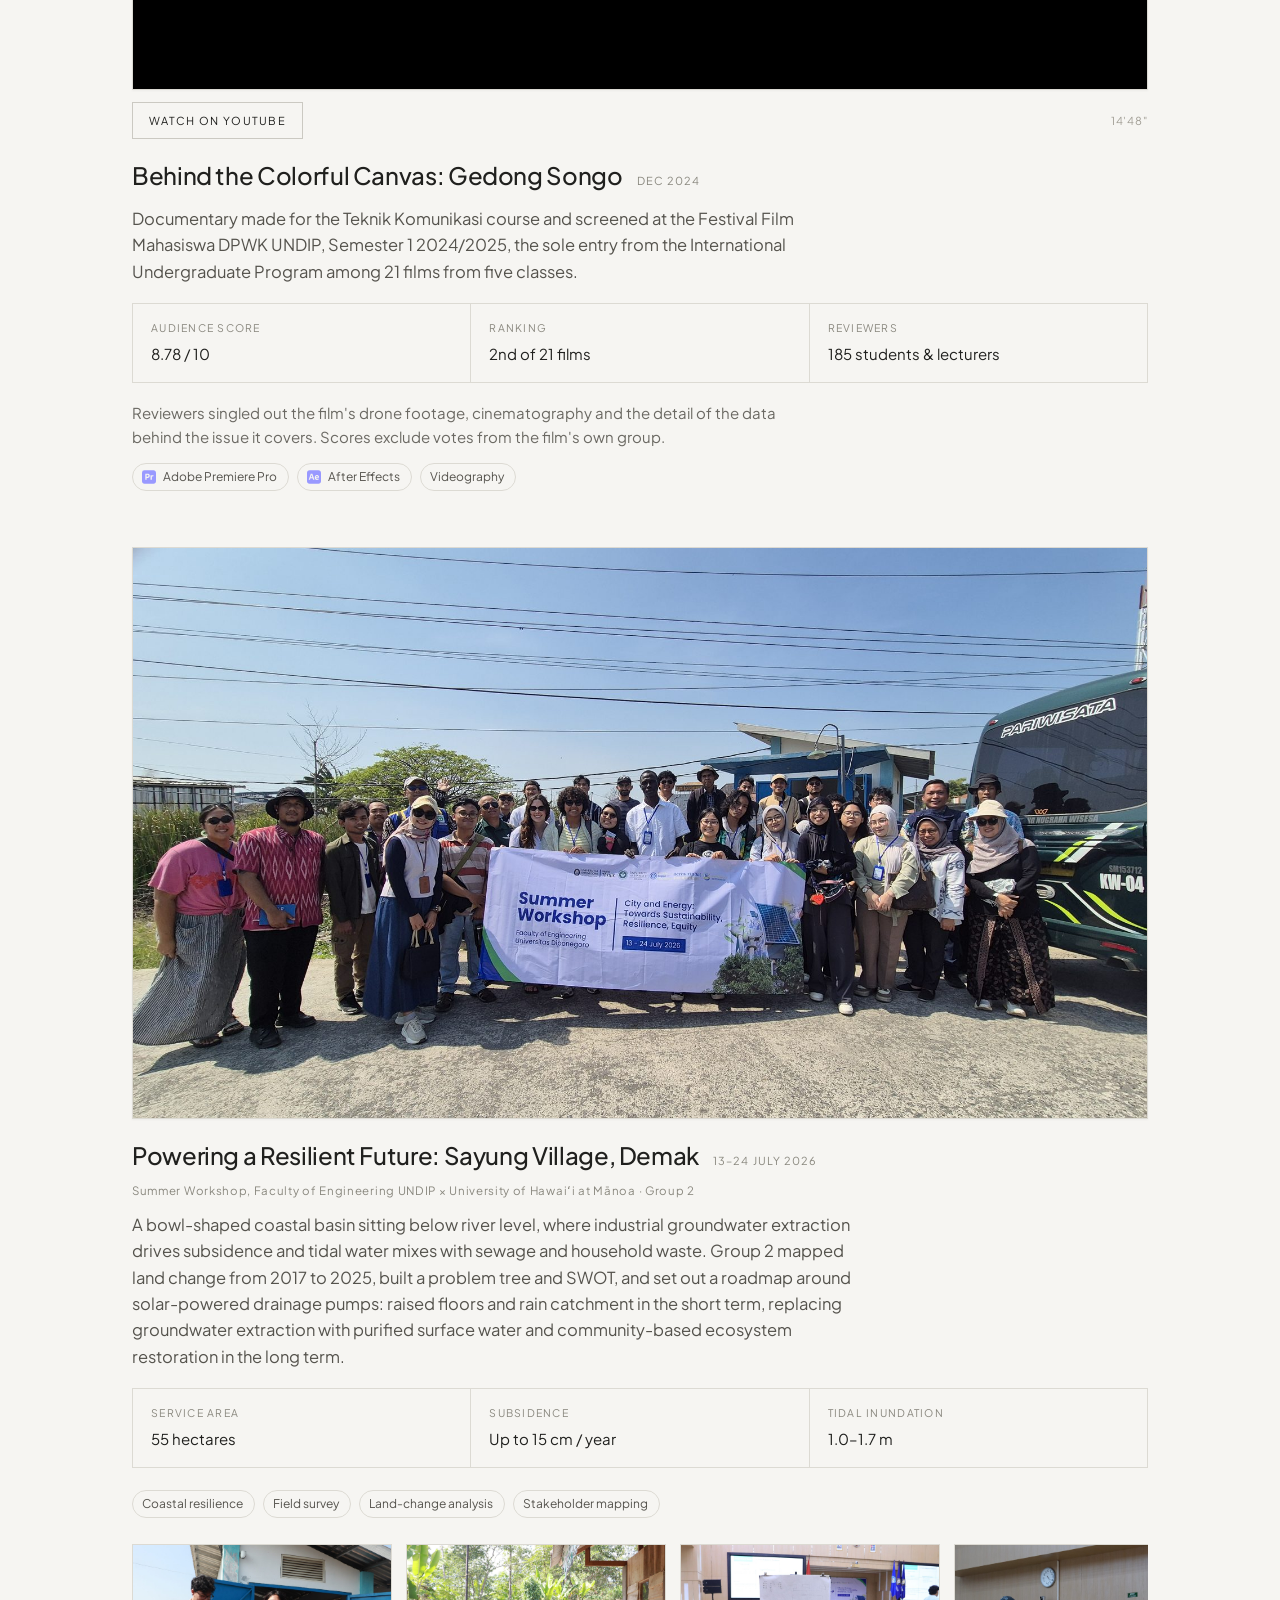
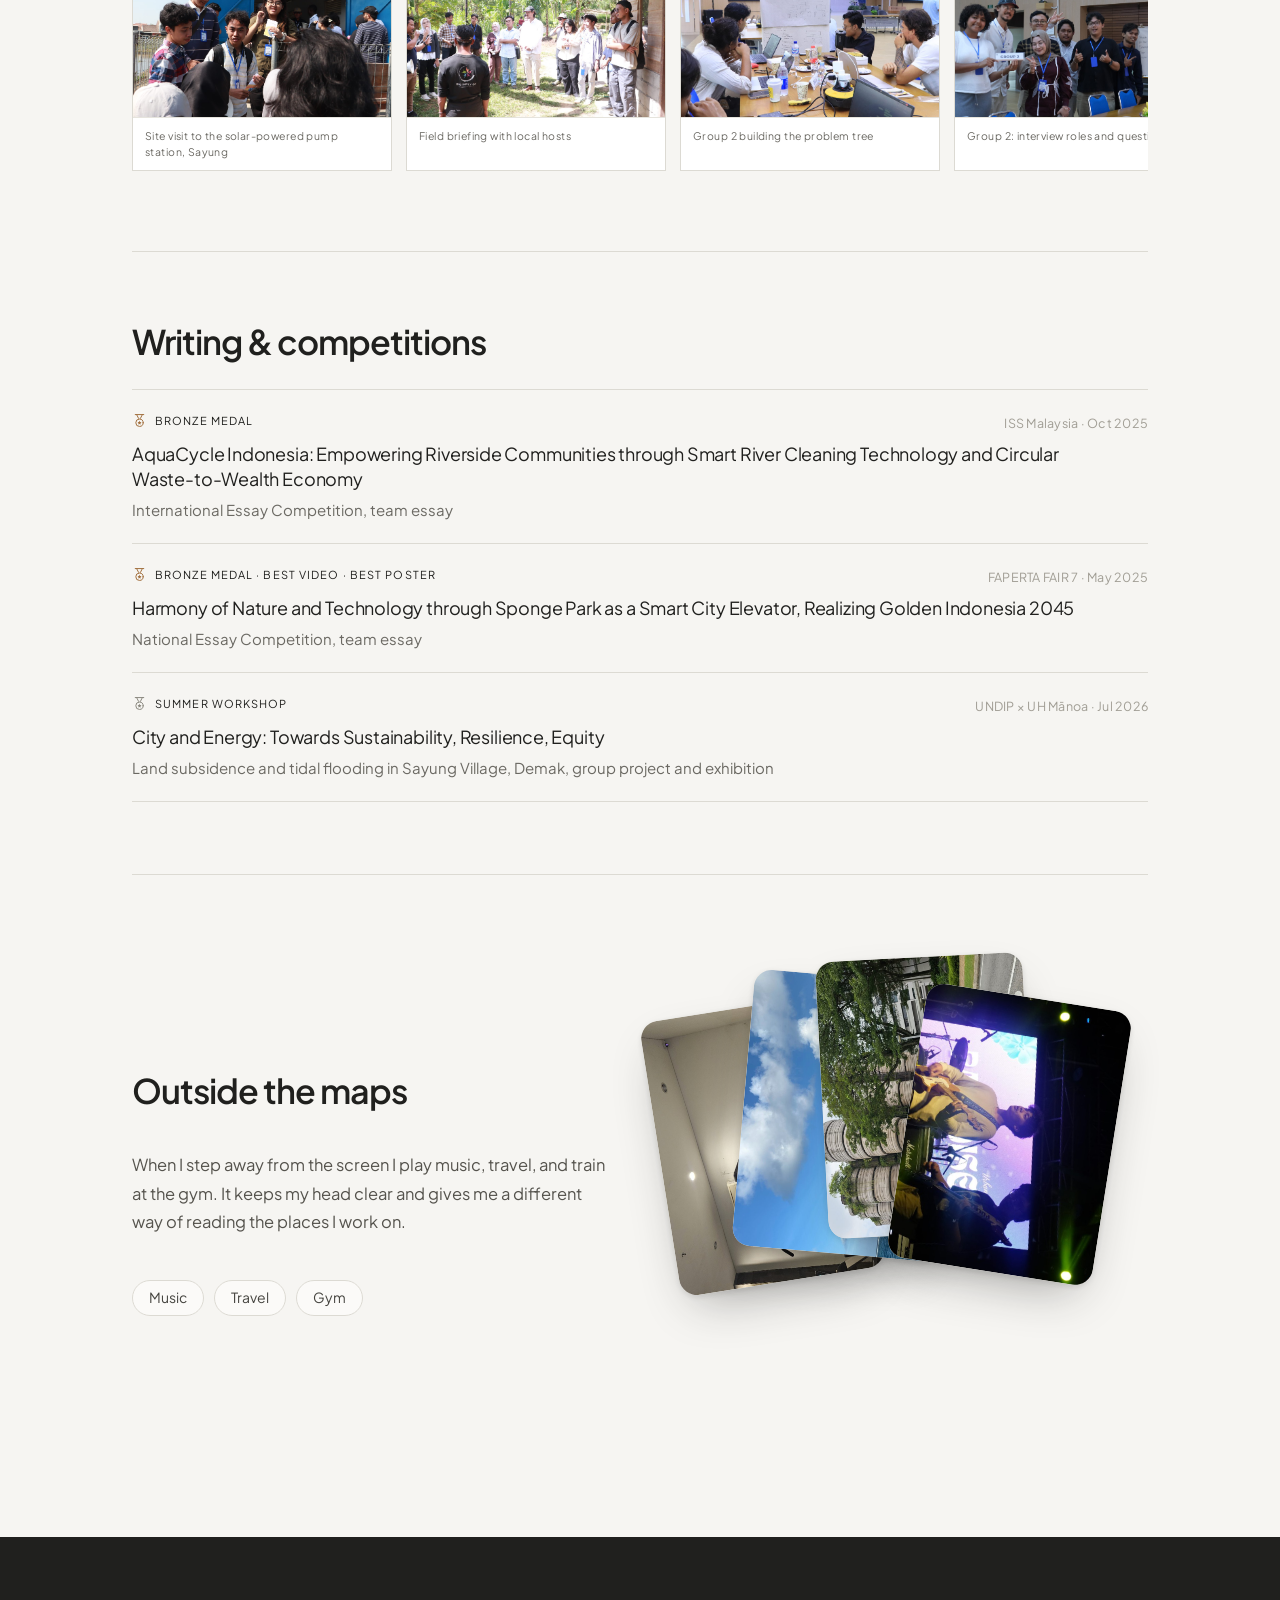
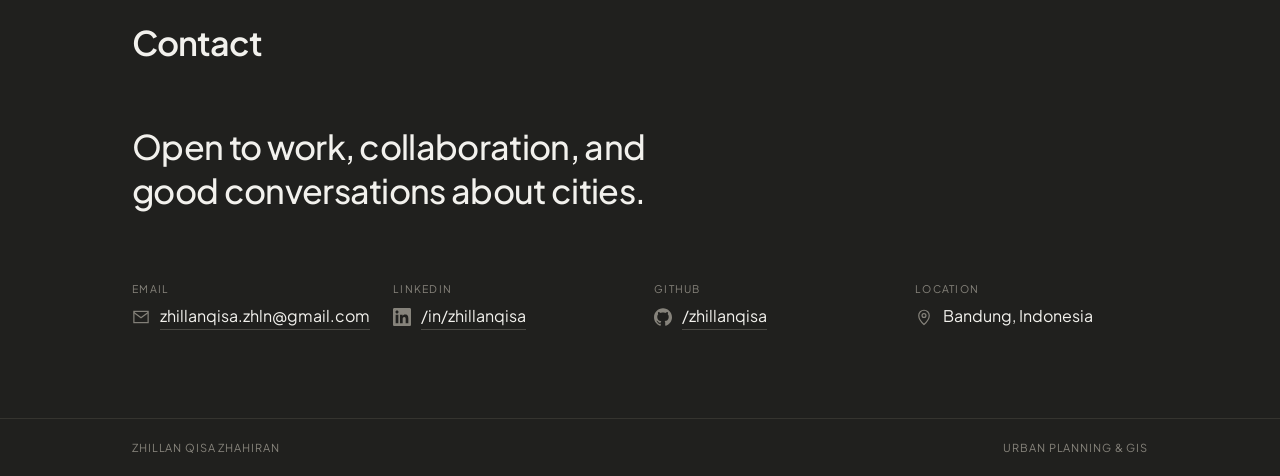
==== commit 2805e8ae: "Rebuild from updated design: dark mode, skills reel, Life and Education Adds a persisted light/dark " ====
--- a/index.html
+++ b/index.html
@@ -5,465 +5,397 @@
 <meta name="viewport" content="width=device-width, initial-scale=1">
 
 <title>Zhillan Qisa Zhahiran — Urban Planning &amp; GIS</title>
-<meta name="description" content="International Undergraduate Program student in Urban &amp; Regional Planning at Diponegoro University. GIS and spatial data, with a growing focus on transportation and infrastructure.">
-<link rel="canonical" href="https://zhillanqisa.github.io/">
+<meta name="description" content="International Undergraduate Program student in Urban &amp; Regional Planning at Diponegoro University. I map and analyse how cities and regions grow, working mainly in QGIS, ArcGIS Pro, and AutoCAD.">
+<link rel="canonical" href="https://zhillanqisa.github.io/Portofolio/">
 
 <meta property="og:type" content="website">
 <meta property="og:title" content="Zhillan Qisa Zhahiran — Urban Planning &amp; GIS">
 <meta property="og:description" content="GIS and spatial data, urban research, and thematic mapping. Selected work from West Bandung Regency, Kroya and Sayung.">
-<meta property="og:url" content="https://zhillanqisa.github.io/">
-<meta property="og:image" content="https://zhillanqisa.github.io/assets/og-preview.png">
+<meta property="og:url" content="https://zhillanqisa.github.io/Portofolio/">
+<meta property="og:image" content="https://zhillanqisa.github.io/Portofolio/assets/og-preview.png">
 <meta property="og:image:width" content="1200">
 <meta property="og:image:height" content="630">
 <meta name="twitter:card" content="summary_large_image">
 <meta name="twitter:title" content="Zhillan Qisa Zhahiran — Urban Planning &amp; GIS">
 <meta name="twitter:description" content="GIS and spatial data, urban research, and thematic mapping. Selected work from West Bandung Regency, Kroya and Sayung.">
-<meta name="twitter:image" content="https://zhillanqisa.github.io/assets/og-preview.png">
-
-<link rel="icon" href="data:image/svg+xml,%3Csvg xmlns='http://www.w3.org/2000/svg' viewBox='0 0 32 32'%3E%3Crect width='32' height='32' fill='%23f6f5f2'/%3E%3Ctext x='16' y='23' text-anchor='middle' font-family='Helvetica,Arial,sans-serif' font-size='21' font-weight='600' fill='%2320201e'%3EZ%3C/text%3E%3C/svg%3E">
+<meta name="twitter:image" content="https://zhillanqisa.github.io/Portofolio/assets/og-preview.png">
+
+<link rel="icon" href="data:image/svg+xml,%3Csvg xmlns='http://www.w3.org/2000/svg' viewBox='0 0 32 32'%3E%3Crect width='32' height='32' fill='%23f6f5f2'/%3E%3Ctext x='16' y='23' text-anchor='middle' font-family='Helvetica,Arial,sans-serif' font-size='19' font-weight='700' fill='%2320201e'%3EZ%3C/text%3E%3C/svg%3E">
 
 <link rel="preconnect" href="https://fonts.googleapis.com">
 <link rel="preconnect" href="https://fonts.gstatic.com" crossorigin>
-<link href="https://fonts.googleapis.com/css2?family=Archivo:wght@400;500;600&family=IBM+Plex+Mono:wght@400;500&display=swap" rel="stylesheet">
+<link href="https://fonts.googleapis.com/css2?family=Plus+Jakarta+Sans:wght@400;500;600;700&display=swap" rel="stylesheet">
 <link rel="stylesheet" href="styles.css">
 <script src="app.js" defer></script>
 </head>
 <body>
 
-<header class="site-header">
-  <div class="wrap">
-    <span class="brand">Z. Q. Zhahiran</span>
-    <nav class="nav">
-      <a href="#about">About</a>
-      <a href="#work">Work</a>
-      <a href="#writing">Writing</a>
-      <a href="#skills">Skills</a>
-      <a href="#experience">Experience</a>
-      <a href="#contact">Contact</a>
-    </nav>
+<div class="page">
+
+  <header class="site-header" data-theme-scope>
+    <div class="wrap">
+      <a class="brand" href="#">ZQZ</a>
+      <nav class="nav">
+        <a href="experience.html">Experience</a>
+        <a href="#work">Work</a>
+        <a href="#skills">Tools</a>
+        <span class="nav__sep"></span>
+        <a class="nav__icon" href="#contact" aria-label="Contact"><svg width="17" height="17" viewBox="0 0 24 24" fill="none" stroke="currentColor" stroke-width="1.7" aria-hidden="true"><rect x="2.5" y="4.5" width="19" height="15"/><path d="M2.5 6l9.5 7 9.5-7"/></svg></a>
+        <button type="button" class="nav__icon" data-themebtn data-on="light" aria-label="Toggle dark mode" title="Toggle dark mode"></button>
+      </nav>
+    </div>
+  </header>
+
+  <div class="hero-stage" data-hero-stage data-theme-scope>
+    <section class="wrap hero">
+      <div class="hero__inner" data-hero-inner>
+        <div class="portrait" data-portrait>
+          <img src="assets/portrait.jpg" alt="Zhillan Qisa Zhahiran">
+        </div>
+        <div class="hero__text" data-hero>
+          <div class="eyebrow">
+            <span>Urban &amp; Regional Planning</span>
+            <span class="eyebrow__sep">/</span>
+            <span>Geographic Information Systems</span>
+            <span class="eyebrow__sep">/</span>
+            <span>Bandung, Indonesia</span>
+          </div>
+          <div style="display: grid; gap: 18px;">
+            <h1>Zhillan Qisa Zhahiran<span class="verified" title="Verified"><svg width="0.62em" height="0.62em" viewBox="0 0 24 24" fill="currentColor" aria-label="Verified" role="img"><path d="M22.25 12c0-1.43-.88-2.67-2.19-3.34.46-1.39.2-2.9-.81-3.91s-2.52-1.27-3.91-.81C14.67 2.63 13.43 1.75 12 1.75s-2.67.88-3.34 2.19c-1.39-.46-2.9-.2-3.91.81s-1.27 2.52-.81 3.91C2.63 9.33 1.75 10.57 1.75 12s.88 2.67 2.19 3.34c-.46 1.39-.2 2.9.81 3.91s2.52 1.27 3.91.81c.67 1.31 1.91 2.19 3.34 2.19s2.67-.88 3.34-2.19c1.39.46 2.9.2 3.91-.81s1.27-2.52.81-3.91c1.31-.67 2.19-1.91 2.19-3.34z"/><path d="M10.8 15.9 7.3 12.4l1.4-1.4 2.1 2.1 4.5-4.5 1.4 1.4z" fill="#fff"/></svg></span></h1>
+            <div class="hero__socials">
+              <a class="social" href="https://github.com/zhillanqisa" aria-label="GitHub" data-cta><svg width="17" height="17" viewBox="0 0 24 24" fill="currentColor" aria-hidden="true"><path d="M12 .297c-6.63 0-12 5.373-12 12 0 5.303 3.438 9.8 8.205 11.385.6.113.82-.258.82-.577 0-.285-.01-1.04-.015-2.04-3.338.724-4.042-1.61-4.042-1.61C4.422 18.07 3.633 17.7 3.633 17.7c-1.087-.744.084-.729.084-.729 1.205.084 1.838 1.236 1.838 1.236 1.07 1.835 2.809 1.305 3.495.998.108-.776.417-1.305.76-1.605-2.665-.3-5.466-1.332-5.466-5.93 0-1.31.465-2.38 1.235-3.22-.135-.303-.54-1.523.105-3.176 0 0 1.005-.322 3.3 1.23.96-.267 1.98-.399 3-.405 1.02.006 2.04.138 3 .405 2.28-1.552 3.285-1.23 3.285-1.23.645 1.653.24 2.873.12 3.176.765.84 1.23 1.91 1.23 3.22 0 4.61-2.805 5.625-5.475 5.92.42.36.81 1.096.81 2.22 0 1.606-.015 2.896-.015 3.286 0 .315.21.69.825.57C20.565 22.092 24 17.592 24 12.297c0-6.627-5.373-12-12-12"/></svg></a>
+              <a class="social" href="https://linkedin.com/in/zhillanqisa" aria-label="LinkedIn" data-cta><svg width="17" height="17" viewBox="0 0 24 24" fill="currentColor" aria-hidden="true"><path d="M20.447 20.452h-3.554v-5.569c0-1.328-.027-3.037-1.852-3.037-1.853 0-2.136 1.445-2.136 2.939v5.667H9.351V9h3.414v1.561h.046c.477-.9 1.637-1.85 3.37-1.85 3.601 0 4.267 2.37 4.267 5.455v6.286zM5.337 7.433c-1.144 0-2.063-.926-2.063-2.065 0-1.138.92-2.063 2.063-2.063 1.14 0 2.064.925 2.064 2.063 0 1.139-.925 2.065-2.064 2.065zm1.782 13.019H3.555V9h3.564v11.452zM22.225 0H1.771C.792 0 0 .774 0 1.729v20.542C0 23.227.792 24 1.771 24h20.451C23.2 24 24 23.227 24 22.271V1.729C24 .774 23.2 0 22.222 0h.003z"/></svg></a>
+              <a class="social" href="mailto:zhillanqisa.zhln@gmail.com" aria-label="Email" data-cta><svg width="17" height="17" viewBox="0 0 24 24" fill="none" stroke="currentColor" stroke-width="1.7" aria-hidden="true"><rect x="2.5" y="4.5" width="19" height="15"/><path d="M2.5 6l9.5 7 9.5-7"/></svg></a>
+            </div>
+          </div>
+          <p class="lead">International Undergraduate Program student in Urban &amp; Regional Planning at Diponegoro University, class of 2024. I map and analyse how cities and regions grow, working mainly in QGIS, ArcGIS Pro, and AutoCAD, with a growing focus on transportation and infrastructure, and I take on urban research wherever the question is interesting.</p>
+          <div class="actions">
+            <a class="btn btn--solid" href="#work" data-cta>View selected work</a>
+            <a class="btn btn--ghost" href="#contact" data-cta>Get in touch</a>
+          </div>
+        </div>
+      </div>
+    </section>
   </div>
-</header>
-
-<main>
-
-  <section class="wrap hero">
-    <div class="hero__grid">
-      <div class="portrait">
-        <img src="assets/portrait.jpg" alt="Zhillan Qisa Zhahiran">
-      </div>
-      <div class="hero__text" data-hero>
-        <div class="eyebrow">
-          <span>Urban &amp; Regional Planning</span>
-          <span class="eyebrow__sep">/</span>
-          <span>Geographic Information Systems</span>
-          <span class="eyebrow__sep">/</span>
-          <span>Bandung, Indonesia</span>
-        </div>
-        <h1>Zhillan Qisa Zhahiran</h1>
-        <p class="lead">International Undergraduate Program student in Urban &amp; Regional Planning at Diponegoro University, class of 2024. I specialize in GIS and spatial data, with a growing focus on transportation and infrastructure, and I take on urban research wherever the question is interesting.</p>
-        <div class="actions">
-          <a class="btn btn--solid" href="#work" data-cta>View selected work</a>
-          <a class="btn btn--ghost" href="#contact" data-cta>Get in touch</a>
-          <a class="btn btn--ghost" href="assets/CV_Zhillan_Qisa_Zhahiran.pdf" download data-cta>Download CV</a>
-        </div>
-      </div>
-    </div>
-  </section>
-
-  <div class="wrap rule"><div data-rule></div></div>
-
-  <section id="about" class="wrap section">
-    <div class="section__grid">
-      <h2 class="section__label">01 · About</h2>
-      <div class="section__body">
-        <div class="about" data-reveal data-stagger>
-          <p class="about__headline">Proficient in QGIS, ArcGIS Pro, and AutoCAD, with additional experience in SketchUp for 3D visualization.</p>
-          <p class="about__note">Combines technical spatial-analysis skills with organizational and event-leadership experience. Open to planning, mapping, and research work, and to projects that sit outside the usual brief.</p>
-          <div class="plates">
-            <div class="plate" data-plate>
-              <div class="plate__k">Program</div>
-              <div class="plate__v">IUP Urban &amp; Regional Planning</div>
-            </div>
-            <div class="plate" data-plate>
-              <div class="plate__k">University</div>
-              <div class="plate__v">Diponegoro University</div>
-            </div>
-            <div class="plate" data-plate>
-              <div class="plate__k">Focus</div>
-              <div class="plate__v">GIS, spatial analysis, design</div>
-            </div>
-          </div>
-        </div>
-      </div>
-    </div>
-  </section>
-
-  <div class="wrap rule"><div data-rule></div></div>
-
-  <section id="work" class="wrap section">
-    <div class="section__grid">
-      <h2 class="section__label">02 · Selected work</h2>
-      <div class="section__body work-list">
-
-        <!-- filterable map gallery — tabs, strip and group copy are rendered by app.js -->
-        <article class="work" data-reveal data-stagger>
-          <div class="gallery">
-            <div class="tabs" data-map-tabs role="group" aria-label="Map collections"></div>
-            <div class="strip strip--maps" data-map-strip></div>
-          </div>
-          <div class="work__body">
-            <div class="work__head">
-              <h3 data-group-title></h3>
-              <span class="work__badge" data-group-count></span>
-            </div>
-            <div class="work__meta" data-group-meta></div>
-            <p class="work__desc" data-group-note></p>
-            <ul class="tags" data-group-tags></ul>
-          </div>
-        </article>
-
-        <!-- studio posters + final report -->
-        <article class="work" data-reveal data-stagger>
-          <div class="posters">
-            <a class="poster" data-card href="assets/studio/poster-1-profil-kecamatan.png" target="_blank" rel="noopener">
-              <div class="poster__frame">
-                <img src="assets/studio/poster-1-profil-kecamatan.png" alt="Profil Kecamatan Kroya" loading="lazy">
-              </div>
-              <div class="poster__foot">
-                <span class="poster__label">Profil Kecamatan Kroya</span>
-                <span class="poster__sub">Sub-district profile</span>
-              </div>
-              <span class="poster__open" data-expand>Open</span>
+
+  <div class="scroll-over" data-scroll-over data-theme-scope>
+
+    <div class="wrap rule"><div data-rule></div></div>
+
+    <section id="about" class="wrap section">
+      <div class="about">
+        <div data-reveal><h2 class="h2">About</h2></div>
+        <div class="about__body" data-reveal data-stagger>
+          <p class="about__text">My work covers thematic mapping, land capability analysis, and population projection, built in <span class="pill"><span class="pill__icon" style="background:#589632;-webkit-mask:url(assets/icons/qgis.svg) center / contain no-repeat;mask:url(assets/icons/qgis.svg) center / contain no-repeat;"></span><span class="pill__name">QGIS</span></span> <span class="pill"><span class="pill__icon" style="background:#0079C1;-webkit-mask:url(assets/icons/esri.svg) center / contain no-repeat;mask:url(assets/icons/esri.svg) center / contain no-repeat;"></span><span class="pill__name">ArcGIS Pro</span></span> and <span class="pill"><span class="pill__icon" style="background:#E51050;-webkit-mask:url(assets/icons/autocad.svg) center / contain no-repeat;mask:url(assets/icons/autocad.svg) center / contain no-repeat;"></span><span class="pill__name">AutoCAD</span></span> with 3D studies in <span class="pill"><span class="pill__icon" style="background:#005F9E;-webkit-mask:url(assets/icons/sketchup.svg) center / contain no-repeat;mask:url(assets/icons/sketchup.svg) center / contain no-repeat;"></span><span class="pill__name">SketchUp</span></span>, from a tourism-village programme across 16 sub-districts in West Bandung to studio district profiles and coastal land-subsidence research in Demak.</p>
+          <div>
+            <a class="btn--pill" href="assets/Zhillan Qisa Zhahiran - CV.pdf" target="_blank" rel="noopener" data-cta><span>View Resume</span><span>›</span></a>
+          </div>
+        </div>
+      </div>
+    </section>
+
+    <div class="wrap rule"><div data-rule></div></div>
+
+    <section id="experience" class="wrap section">
+      <div class="stack">
+        <div class="head-row" data-reveal>
+          <h2 class="h2">Experience</h2>
+          <a class="link-more" href="experience.html"><span>View Details</span><span>›</span></a>
+        </div>
+        <div class="roles">
+          <div class="role" data-reveal>
+            <div class="role__when">July 2025 – Aug 2025</div>
+            <div class="role__body">
+              <div class="role__title">Urban Planning Intern</div>
+              <div class="role__org">PT. Dananjaya Design Indonesia</div>
+              <div class="role__place">West Bandung, Indonesia</div>
+            </div>
+          </div>
+          <div class="role" data-reveal>
+            <div class="role__when">Mar 2025 – Mar 2026</div>
+            <div class="role__body">
+              <div class="role__title">Junior Staff, Training &amp; Development</div>
+              <div class="role__org">Association of Planning Engineering Students (HMTP)</div>
+              <div class="role__place">Diponegoro University, Semarang</div>
+            </div>
+          </div>
+        </div>
+      </div>
+    </section>
+
+    <div class="wrap rule"><div data-rule></div></div>
+
+    <section id="education" class="wrap section">
+      <div class="stack">
+        <div data-reveal><h2 class="h2">Education</h2></div>
+        <div class="edu" data-reveal>
+          <div class="role__when">2024 – 2027</div>
+          <div class="edu__body">
+            <div class="role__title">Bachelor of Urban and Regional Planning</div>
+            <div class="role__org" style="font-weight:400;color:var(--muted);">Diponegoro University, International Undergraduate Program</div>
+            <div class="role__place">Semarang, Indonesia</div>
+          </div>
+        </div>
+      </div>
+    </section>
+
+    <div class="wrap rule"><div data-rule></div></div>
+
+    <section id="skills" class="skills-section">
+      <div class="wrap">
+        <div class="skills-head" data-reveal>
+          <h2 class="h2">Technologies</h2>
+          <button type="button" class="ghost-btn" data-skill-toggle>
+            <svg width="13" height="13" viewBox="0 0 24 24" fill="none" stroke="currentColor" stroke-width="1.7" aria-hidden="true"><rect x="3" y="3" width="7.5" height="7.5"/><rect x="13.5" y="3" width="7.5" height="7.5"/><rect x="3" y="13.5" width="7.5" height="7.5"/><rect x="13.5" y="13.5" width="7.5" height="7.5"/></svg>
+            <span data-skill-toggle-label>View all</span>
+          </button>
+        </div>
+        <div class="skills-hint" data-skill-hint>Hover a tool to see what I use it for.</div>
+      </div>
+
+      <div class="reel" data-skill-reel data-reveal></div>
+      <div class="skill-grid" data-skill-all hidden></div>
+    </section>
+
+    <div class="wrap rule"><div data-rule></div></div>
+
+    <section id="work" class="wrap section">
+      <div class="stack">
+        <div data-reveal><h2 class="h2">Selected work</h2></div>
+        <div class="work-list">
+
+          <article class="work" data-reveal data-stagger>
+            <div class="gallery">
+              <div class="tabs" data-map-tabs role="group" aria-label="Map collections"></div>
+              <div class="strip strip--maps" data-map-strip></div>
+            </div>
+            <div class="work__body">
+              <div class="work__head">
+                <h3 data-group-title></h3>
+                <span class="work__badge" data-group-count></span>
+              </div>
+              <div class="work__meta" data-group-meta></div>
+              <p class="work__desc" data-group-note></p>
+              <ul class="tags" data-group-tags></ul>
+            </div>
+          </article>
+
+          <article class="work" data-reveal data-stagger>
+            <div class="posters">
+              <a class="poster" data-card href="assets/studio/poster-1-profil-kecamatan.png" target="_blank" rel="noopener">
+                <div class="poster__frame"><img src="assets/studio/poster-1-profil-kecamatan.png" alt="Profil Kecamatan Kroya" loading="lazy"></div>
+                <div class="poster__foot"><span class="poster__label">Profil Kecamatan Kroya</span><span class="poster__sub">Sub-district profile</span></div>
+                <span class="poster__open" data-expand>Open</span>
+              </a>
+              <a class="poster" data-card href="assets/studio/poster-2-perkotaan.png" target="_blank" rel="noopener">
+                <div class="poster__frame"><img src="assets/studio/poster-2-perkotaan.png" alt="Mengenal Perkotaan Kroya" loading="lazy"></div>
+                <div class="poster__foot"><span class="poster__label">Mengenal Perkotaan Kroya</span><span class="poster__sub">Urban area</span></div>
+                <span class="poster__open" data-expand>Open</span>
+              </a>
+              <a class="poster" data-card href="assets/studio/poster-3-kawasan.png" target="_blank" rel="noopener">
+                <div class="poster__frame"><img src="assets/studio/poster-3-kawasan.png" alt="Sekilas Tentang Kawasan" loading="lazy"></div>
+                <div class="poster__foot"><span class="poster__label">Sekilas Tentang Kawasan</span><span class="poster__sub">Site scale</span></div>
+                <span class="poster__open" data-expand>Open</span>
+              </a>
+            </div>
+            <div class="work__body">
+              <div class="work__head">
+                <h3>Studio Proses Perencanaan, Kecamatan Kroya, Kabupaten Cilacap</h3>
+                <span class="work__badge">Group D3</span>
+              </div>
+              <div class="work__meta">Map coordinator · supervisor Dr.-Ing. Prihadi Nugroho, S.T., M.T., M.P.P.</div>
+              <p class="work__desc">A planning study read at three nested scales: the whole sub-district, the urban area, and a 72-hectare site across Desa Kedawung and Desa Bajing. The work profiles demography, economy, physical conditions and infrastructure, then traces each scale to its own issue tree: Kroya Station underused as a strategic transport node, fragmented trade and mobility in the urban core, and a site whose circulation and visual identity remain unresolved. All maps in the folders above were produced for this studio.</p>
+              <div class="plates">
+                <div class="plate" data-plate><div class="plate__k">Sub-district</div><div class="plate__v">6,168 ha · 17 villages</div></div>
+                <div class="plate" data-plate><div class="plate__k">Population</div><div class="plate__v">121,317 · 1,967 / km²</div></div>
+                <div class="plate" data-plate><div class="plate__k">Urban area / site</div><div class="plate__v">3,173 ha / 72.73 ha</div></div>
+              </div>
+              <a class="report" data-float href="assets/studio/Laporan Akhir Kelompok D3 - Studio Proses Perencanaan Kroya.pdf" target="_blank" rel="noopener">
+                <span class="report__text">
+                  <span class="report__k">Final report · PDF · 64 pages</span>
+                  <span class="report__title">Laporan Akhir, Kelompok D3, Kecamatan Kroya</span>
+                </span>
+                <span class="report__cta">Read the report</span>
+              </a>
+              <ul class="tags tags--spaced">
+                <li class="tag" data-tag><span class="tag__icon" style="background:#589632;-webkit-mask:url(assets/icons/qgis.svg) center / contain no-repeat;mask:url(assets/icons/qgis.svg) center / contain no-repeat;"></span><span>QGIS</span></li>
+                <li class="tag" data-tag><span class="tag__icon" style="background:#0079C1;-webkit-mask:url(assets/icons/esri.svg) center / contain no-repeat;mask:url(assets/icons/esri.svg) center / contain no-repeat;"></span><span>ArcGIS Pro</span></li>
+                <li class="tag" data-tag><span>Infographic layout</span></li>
+                <li class="tag" data-tag><span>Issue tree</span></li>
+              </ul>
+            </div>
+          </article>
+
+          <article class="work" data-reveal data-stagger>
+            <a class="video" data-float href="https://www.youtube.com/watch?v=1rDE_5CeaBc" target="_blank" rel="noopener">
+              <img src="https://img.youtube.com/vi/1rDE_5CeaBc/maxresdefault.jpg" alt="Behind the Colorful Canvas: Gedong Songo" loading="lazy">
             </a>
-            <a class="poster" data-card href="assets/studio/poster-2-perkotaan.png" target="_blank" rel="noopener">
-              <div class="poster__frame">
-                <img src="assets/studio/poster-2-perkotaan.png" alt="Mengenal Perkotaan Kroya" loading="lazy">
-              </div>
-              <div class="poster__foot">
-                <span class="poster__label">Mengenal Perkotaan Kroya</span>
-                <span class="poster__sub">Urban area</span>
-              </div>
-              <span class="poster__open" data-expand>Open</span>
-            </a>
-            <a class="poster" data-card href="assets/studio/poster-3-kawasan.png" target="_blank" rel="noopener">
-              <div class="poster__frame">
-                <img src="assets/studio/poster-3-kawasan.png" alt="Sekilas Tentang Kawasan" loading="lazy">
-              </div>
-              <div class="poster__foot">
-                <span class="poster__label">Sekilas Tentang Kawasan</span>
-                <span class="poster__sub">Site scale</span>
-              </div>
-              <span class="poster__open" data-expand>Open</span>
-            </a>
-          </div>
-          <div class="work__body">
-            <div class="work__head">
-              <h3>Studio Proses Perencanaan, Kecamatan Kroya, Kabupaten Cilacap</h3>
-              <span class="work__badge">Group D3</span>
-            </div>
-            <div class="work__meta">Map coordinator · supervisor Dr.-Ing. Prihadi Nugroho, S.T., M.T., M.P.P.</div>
-            <p class="work__desc">A planning study read at three nested scales: the whole sub-district, the urban area, and a 72-hectare site across Desa Kedawung and Desa Bajing. The work profiles demography, economy, physical conditions and infrastructure, then traces each scale to its own issue tree: Kroya Station underused as a strategic transport node, fragmented trade and mobility in the urban core, and a site whose circulation and visual identity remain unresolved. All maps in the folders above were produced for this studio.</p>
-            <div class="plates">
-              <div class="plate plate--tight" data-plate>
-                <div class="plate__k">Sub-district</div>
-                <div class="plate__v">6,168 ha · 17 villages</div>
-              </div>
-              <div class="plate plate--tight" data-plate>
-                <div class="plate__k">Population</div>
-                <div class="plate__v">121,317 · 1,967 / km²</div>
-              </div>
-              <div class="plate plate--tight" data-plate>
-                <div class="plate__k">Urban area / site</div>
-                <div class="plate__v">3,173 ha / 72.73 ha</div>
-              </div>
-            </div>
-            <a class="report" data-float href="assets/studio/Laporan Akhir Kelompok D3 - Studio Proses Perencanaan Kroya.pdf" target="_blank" rel="noopener">
-              <span class="report__text">
-                <span class="report__k">Final report · PDF · 64 pages</span>
-                <span class="report__title">Laporan Akhir, Kelompok D3, Kecamatan Kroya</span>
-              </span>
-              <span class="report__cta">Read the report</span>
-            </a>
-            <ul class="tags tags--spaced">
-              <li data-tag>QGIS</li>
-              <li data-tag>ArcGIS Pro</li>
-              <li data-tag>Infographic layout</li>
-              <li data-tag>Issue tree</li>
-            </ul>
-          </div>
-        </article>
-
-        <!-- documentary -->
-        <article class="work" data-reveal data-stagger>
-          <a class="video" data-float href="https://www.youtube.com/watch?v=1rDE_5CeaBc" target="_blank" rel="noopener">
-            <img src="https://img.youtube.com/vi/1rDE_5CeaBc/maxresdefault.jpg" alt="Behind the Colorful Canvas: Gedong Songo" loading="lazy">
-          </a>
-          <div class="video-row">
-            <a href="https://www.youtube.com/watch?v=1rDE_5CeaBc" target="_blank" rel="noopener" data-cta>Watch on YouTube</a>
-            <span>14'48"</span>
-          </div>
-          <div class="work__body">
-            <div class="work__head">
-              <h3>Behind the Colorful Canvas: Gedong Songo</h3>
-              <span class="work__badge">Dec 2024</span>
-            </div>
-            <p class="work__desc">Documentary made for the Teknik Komunikasi course and screened at the Festival Film Mahasiswa DPWK UNDIP, Semester 1 2024/2025, the sole entry from the International Undergraduate Program among 21 films from five classes.</p>
-            <div class="plates">
-              <div class="plate plate--tight" data-plate>
-                <div class="plate__k">Audience score</div>
-                <div class="plate__v">8.78 / 10</div>
-              </div>
-              <div class="plate plate--tight" data-plate>
-                <div class="plate__k">Ranking</div>
-                <div class="plate__v">2nd of 21 films</div>
-              </div>
-              <div class="plate plate--tight" data-plate>
-                <div class="plate__k">Reviewers</div>
-                <div class="plate__v">185 students &amp; lecturers</div>
-              </div>
-            </div>
-            <p class="work__aside">Reviewers singled out the film's drone footage, cinematography and the detail of the data behind the issue it covers. Scores exclude votes from the film's own group.</p>
-            <ul class="tags">
-              <li data-tag>Adobe Premiere Pro</li>
-              <li data-tag>After Effects</li>
-              <li data-tag>Videography</li>
-            </ul>
-          </div>
-        </article>
-
-        <!-- summer workshop -->
-        <article class="work" data-reveal data-stagger>
-          <div class="banner" data-float>
-            <img src="assets/workshop/cohort-banner.jpg" alt="Summer Workshop 2026 cohort at the Sayung solar pump station" loading="lazy">
-          </div>
-          <div class="work__body">
-            <div class="work__head">
-              <h3>Powering a Resilient Future: Sayung Village, Demak</h3>
-              <span class="work__badge">13–24 July 2026</span>
-            </div>
-            <div class="work__meta">Summer Workshop, Faculty of Engineering UNDIP × University of Hawaiʻi at Mānoa · Group 2</div>
-            <p class="work__desc">A bowl-shaped coastal basin sitting below river level, where industrial groundwater extraction drives subsidence and tidal water mixes with sewage and household waste. Group 2 mapped land change from 2017 to 2025, built a problem tree and SWOT, and set out a roadmap around solar-powered drainage pumps: raised floors and rain catchment in the short term, replacing groundwater extraction with purified surface water and community-based ecosystem restoration in the long term.</p>
-            <div class="plates">
-              <div class="plate plate--tight" data-plate>
-                <div class="plate__k">Service area</div>
-                <div class="plate__v">55 hectares</div>
-              </div>
-              <div class="plate plate--tight" data-plate>
-                <div class="plate__k">Subsidence</div>
-                <div class="plate__v">Up to 15 cm / year</div>
-              </div>
-              <div class="plate plate--tight" data-plate>
-                <div class="plate__k">Tidal inundation</div>
-                <div class="plate__v">1.0–1.7 m</div>
-              </div>
-            </div>
-            <ul class="tags tags--spaced">
-              <li data-tag>Coastal resilience</li>
-              <li data-tag>Field survey</li>
-              <li data-tag>Land-change analysis</li>
-              <li data-tag>Stakeholder mapping</li>
-            </ul>
-            <div class="strip strip--shots">
-              <figure class="shot">
-                <div class="shot__frame"><img src="assets/workshop/pump-station.jpg" alt="Site visit to the solar pump station, Sayung" loading="lazy"></div>
-                <figcaption>Site visit to the solar-powered pump station, Sayung</figcaption>
-              </figure>
-              <figure class="shot">
-                <div class="shot__frame"><img src="assets/workshop/village-briefing.jpg" alt="Field briefing during the workshop" loading="lazy"></div>
-                <figcaption>Field briefing with local hosts</figcaption>
-              </figure>
-              <figure class="shot">
-                <div class="shot__frame"><img src="assets/workshop/studio-session.jpg" alt="Group 2 building the problem tree" loading="lazy"></div>
-                <figcaption>Group 2 building the problem tree</figcaption>
-              </figure>
-              <figure class="shot">
-                <div class="shot__frame"><img src="assets/workshop/group2.jpg" alt="Group 2 at the workshop" loading="lazy"></div>
-                <figcaption>Group 2: interview roles and question list</figcaption>
-              </figure>
-              <figure class="shot">
-                <div class="shot__frame"><img src="assets/workshop/field-walk.jpg" alt="Walkthrough of a bamboo growing structure" loading="lazy"></div>
-                <figcaption>Walkthrough of community growing plots</figcaption>
-              </figure>
-            </div>
-          </div>
-        </article>
-
-      </div>
-    </div>
-  </section>
-
-  <div class="wrap rule"><div data-rule></div></div>
-
-  <section id="writing" class="wrap section">
-    <div class="section__grid">
-      <h2 class="section__label">03 · Writing &amp; competitions</h2>
-      <div class="section__body writing">
-        <div class="entry" data-reveal data-stagger>
-          <div class="entry__head">
-            <div class="entry__award">Bronze Medal</div>
-            <div class="entry__when">ISS Malaysia · Oct 2025</div>
-          </div>
-          <div class="entry__title">AquaCycle Indonesia: Empowering Riverside Communities through Smart River Cleaning Technology and Circular Waste-to-Wealth Economy</div>
-          <div class="entry__kind">International Essay Competition, team essay</div>
-        </div>
-        <div class="entry" data-reveal data-stagger>
-          <div class="entry__head">
-            <div class="entry__award">Bronze Medal · Best Video · Best Poster</div>
-            <div class="entry__when">FAPERTA FAIR 7 · May 2025</div>
-          </div>
-          <div class="entry__title">Harmony of Nature and Technology through Sponge Park as a Smart City Elevator, Realizing Golden Indonesia 2045</div>
-          <div class="entry__kind">National Essay Competition, team essay</div>
-        </div>
-        <div class="entry" data-reveal data-stagger>
-          <div class="entry__head">
-            <div class="entry__award">Summer Workshop</div>
-            <div class="entry__when">UNDIP × UH Mānoa · Jul 2026</div>
-          </div>
-          <div class="entry__title">City and Energy: Towards Sustainability, Resilience, Equity</div>
-          <div class="entry__kind">Land subsidence and tidal flooding in Sayung Village, Demak, group project and exhibition</div>
-        </div>
-        <div class="writing__end"></div>
-      </div>
-    </div>
-  </section>
-
-  <section id="skills" class="wrap section">
-    <div class="section__grid">
-      <h2 class="section__label">04 · Skills &amp; tools</h2>
-      <div class="section__body skills" data-reveal data-stagger>
-        <ul class="skill-group">
-          <li class="skill-group__h">Desktop GIS &amp; CAD</li>
-          <li data-skill>QGIS</li>
-          <li data-skill>ArcGIS Pro</li>
-          <li data-skill>AutoCAD</li>
-          <li data-skill>SketchUp</li>
-        </ul>
-        <ul class="skill-group">
-          <li class="skill-group__h">Remote sensing &amp; analysis</li>
-          <li data-skill>Google Earth Engine</li>
-          <li data-skill>Google Earth</li>
-          <li data-skill>Microsoft Excel</li>
-          <li data-skill>Remote sensing</li>
-        </ul>
-        <ul class="skill-group">
-          <li class="skill-group__h">Methods</li>
-          <li data-skill>Thematic mapping</li>
-          <li data-skill>Demographic &amp; income projection</li>
-          <li data-skill>3D visualization</li>
-          <li data-skill>Map layout &amp; cartography</li>
-        </ul>
-      </div>
-    </div>
-  </section>
-
-  <div class="wrap rule"><div data-rule></div></div>
-
-  <section id="experience" class="wrap experience">
-    <div class="experience__head" data-reveal data-stagger>
-      <h2>(05) Work history</h2>
-      <div class="experience__display">Experience.</div>
-    </div>
-
-    <div class="timeline">
-      <span class="timeline__line" data-timeline></span>
-
-      <div class="timeline__item" data-reveal>
-        <span class="timeline__dot timeline__dot--current" data-dot></span>
-        <div class="timeline__head">
-          <div class="timeline__role">Urban Planning Intern</div>
-          <div class="timeline__date">2022–2024</div>
-        </div>
-        <div class="timeline__org">PT. Dananjaya Design Indonesia · Internship</div>
-        <ul class="bullets">
-          <li><span>Produced GIS-based thematic maps for 16 sub-districts in West Bandung Regency using QGIS and ArcGIS Pro.</span></li>
-          <li><span>Developed income and population projections from BPS data using linear and geometric methods.</span></li>
-          <li><span>Work supported a government-commissioned programme to develop tourism villages (desa wisata).</span></li>
-        </ul>
-      </div>
-
-      <div class="timeline__item" data-reveal>
-        <span class="timeline__dot" data-dot></span>
-        <div class="timeline__head">
-          <div class="timeline__role">Junior Staff, Training &amp; Development</div>
-          <div class="timeline__date">2022–2024</div>
-        </div>
-        <div class="timeline__org">Association of Planning Engineering Students (HMTP), Diponegoro University</div>
-        <ul class="bullets">
-          <li><span>Person in charge of Plano Pustaka, sharing lecture materials and elective-course information with department students.</span></li>
-          <li><span>Reached 90% availability of materials shared by lecturers.</span></li>
-        </ul>
-      </div>
-
-      <div class="timeline__item" data-reveal>
-        <span class="timeline__dot" data-dot></span>
-        <div class="timeline__head">
-          <div class="timeline__role">Diponegoro University</div>
-          <div class="timeline__date">2024–2027</div>
-        </div>
-        <div class="timeline__org">Urban and Regional Planning, International Undergraduate Program · Semarang</div>
-      </div>
-
-    </div>
-  </section>
-
-</main>
-
-<section id="contact" class="contact">
-  <div class="wrap">
-    <div class="section__grid">
-      <h2 class="section__label">06 · Contact</h2>
-      <div class="contact__body" data-reveal data-stagger>
-        <p class="contact__lead">Open to work, collaboration, and good conversations about cities.</p>
-        <div class="contact__grid">
-          <div>
-            <div class="contact__k">Email</div>
-            <div class="contact__v">
-              <span class="contact__icon"><svg width="18" height="18" viewBox="0 0 24 24" fill="none" stroke="currentColor" stroke-width="1.6" aria-hidden="true"><rect x="2.5" y="4.5" width="19" height="15" /><path d="M2.5 6l9.5 7 9.5-7" /></svg></span>
-              <a href="mailto:zhillanqisa.zhln@gmail.com">zhillanqisa.zhln@gmail.com</a>
-            </div>
-          </div>
-          <div>
-            <div class="contact__k">LinkedIn</div>
-            <div class="contact__v">
-              <span class="contact__icon"><svg width="18" height="18" viewBox="0 0 24 24" fill="currentColor" aria-hidden="true"><path d="M20.447 20.452h-3.554v-5.569c0-1.328-.027-3.037-1.852-3.037-1.853 0-2.136 1.445-2.136 2.939v5.667H9.351V9h3.414v1.561h.046c.477-.9 1.637-1.85 3.37-1.85 3.601 0 4.267 2.37 4.267 5.455v6.286zM5.337 7.433c-1.144 0-2.063-.926-2.063-2.065 0-1.138.92-2.063 2.063-2.063 1.14 0 2.064.925 2.064 2.063 0 1.139-.925 2.065-2.064 2.065zm1.782 13.019H3.555V9h3.564v11.452zM22.225 0H1.771C.792 0 0 .774 0 1.729v20.542C0 23.227.792 24 1.771 24h20.451C23.2 24 24 23.227 24 22.271V1.729C24 .774 23.2 0 22.222 0h.003z" /></svg></span>
-              <a href="https://linkedin.com/in/zhillanqisa">/in/zhillanqisa</a>
-            </div>
-          </div>
-          <div>
-            <div class="contact__k">GitHub</div>
-            <div class="contact__v">
-              <span class="contact__icon"><svg width="18" height="18" viewBox="0 0 24 24" fill="currentColor" aria-hidden="true"><path d="M12 .297c-6.63 0-12 5.373-12 12 0 5.303 3.438 9.8 8.205 11.385.6.113.82-.258.82-.577 0-.285-.01-1.04-.015-2.04-3.338.724-4.042-1.61-4.042-1.61C4.422 18.07 3.633 17.7 3.633 17.7c-1.087-.744.084-.729.084-.729 1.205.084 1.838 1.236 1.838 1.236 1.07 1.835 2.809 1.305 3.495.998.108-.776.417-1.305.76-1.605-2.665-.3-5.466-1.332-5.466-5.93 0-1.31.465-2.38 1.235-3.22-.135-.303-.54-1.523.105-3.176 0 0 1.005-.322 3.3 1.23.96-.267 1.98-.399 3-.405 1.02.006 2.04.138 3 .405 2.28-1.552 3.285-1.23 3.285-1.23.645 1.653.24 2.873.12 3.176.765.84 1.23 1.91 1.23 3.22 0 4.61-2.805 5.625-5.475 5.92.42.36.81 1.096.81 2.22 0 1.606-.015 2.896-.015 3.286 0 .315.21.69.825.57C20.565 22.092 24 17.592 24 12.297c0-6.627-5.373-12-12-12" /></svg></span>
-              <a href="https://github.com/zhillanqisa">/zhillanqisa</a>
-            </div>
-          </div>
-          <div>
-            <div class="contact__k">CV</div>
-            <div class="contact__v">
-              <span class="contact__icon"><svg width="18" height="18" viewBox="0 0 24 24" fill="none" stroke="currentColor" stroke-width="1.6" aria-hidden="true"><path d="M14 3H6.5v18h11V6.5z" /><path d="M14 3v3.5h3.5" /><path d="M9 12.5h6M9 16h6" /></svg></span>
-              <a href="assets/CV_Zhillan_Qisa_Zhahiran.pdf" download>Download PDF</a>
-            </div>
-          </div>
-          <div>
-            <div class="contact__k">Location</div>
-            <div class="contact__v">
-              <span class="contact__icon"><svg width="18" height="18" viewBox="0 0 24 24" fill="none" stroke="currentColor" stroke-width="1.6" aria-hidden="true"><path d="M12 22s7-6.2 7-12A7 7 0 0 0 5 10c0 5.8 7 12 7 12z" /><circle cx="12" cy="10" r="2.6" /></svg></span>
-              <span>Bandung, Indonesia</span>
-            </div>
-          </div>
-        </div>
-      </div>
-    </div>
+            <div class="video-row">
+              <a href="https://www.youtube.com/watch?v=1rDE_5CeaBc" target="_blank" rel="noopener" data-cta>Watch on YouTube</a>
+              <span>14'48"</span>
+            </div>
+            <div class="work__body">
+              <div class="work__head">
+                <h3>Behind the Colorful Canvas: Gedong Songo</h3>
+                <span class="work__badge">Dec 2024</span>
+              </div>
+              <p class="work__desc">Documentary made for the Teknik Komunikasi course and screened at the Festival Film Mahasiswa DPWK UNDIP, Semester 1 2024/2025, the sole entry from the International Undergraduate Program among 21 films from five classes.</p>
+              <div class="plates">
+                <div class="plate" data-plate><div class="plate__k">Audience score</div><div class="plate__v">8.78 / 10</div></div>
+                <div class="plate" data-plate><div class="plate__k">Ranking</div><div class="plate__v">2nd of 21 films</div></div>
+                <div class="plate" data-plate><div class="plate__k">Reviewers</div><div class="plate__v">185 students &amp; lecturers</div></div>
+              </div>
+              <p class="work__aside">Reviewers singled out the film's drone footage, cinematography and the detail of the data behind the issue it covers. Scores exclude votes from the film's own group.</p>
+              <ul class="tags">
+                <li class="tag" data-tag><span class="tag__icon" style="background:#9999FF;-webkit-mask:url(assets/icons/adobepremierepro.svg) center / contain no-repeat;mask:url(assets/icons/adobepremierepro.svg) center / contain no-repeat;"></span><span>Adobe Premiere Pro</span></li>
+                <li class="tag" data-tag><span class="tag__icon" style="background:#9999FF;-webkit-mask:url(assets/icons/adobeaftereffects.svg) center / contain no-repeat;mask:url(assets/icons/adobeaftereffects.svg) center / contain no-repeat;"></span><span>After Effects</span></li>
+                <li class="tag" data-tag><span>Videography</span></li>
+              </ul>
+            </div>
+          </article>
+
+          <article class="work" data-reveal data-stagger>
+            <div class="banner" data-float>
+              <img src="assets/workshop/cohort-banner.jpg" alt="Summer Workshop 2026 cohort at the Sayung solar pump station" loading="lazy">
+            </div>
+            <div class="work__body">
+              <div class="work__head">
+                <h3>Powering a Resilient Future: Sayung Village, Demak</h3>
+                <span class="work__badge">13–24 July 2026</span>
+              </div>
+              <div class="work__meta">Summer Workshop, Faculty of Engineering UNDIP × University of Hawaiʻi at Mānoa · Group 2</div>
+              <p class="work__desc">A bowl-shaped coastal basin sitting below river level, where industrial groundwater extraction drives subsidence and tidal water mixes with sewage and household waste. Group 2 mapped land change from 2017 to 2025, built a problem tree and SWOT, and set out a roadmap around solar-powered drainage pumps: raised floors and rain catchment in the short term, replacing groundwater extraction with purified surface water and community-based ecosystem restoration in the long term.</p>
+              <div class="plates">
+                <div class="plate" data-plate><div class="plate__k">Service area</div><div class="plate__v">55 hectares</div></div>
+                <div class="plate" data-plate><div class="plate__k">Subsidence</div><div class="plate__v">Up to 15 cm / year</div></div>
+                <div class="plate" data-plate><div class="plate__k">Tidal inundation</div><div class="plate__v">1.0–1.7 m</div></div>
+              </div>
+              <ul class="tags tags--spaced">
+                <li class="tag" data-tag><span>Coastal resilience</span></li>
+                <li class="tag" data-tag><span>Field survey</span></li>
+                <li class="tag" data-tag><span>Land-change analysis</span></li>
+                <li class="tag" data-tag><span>Stakeholder mapping</span></li>
+              </ul>
+              <div class="strip strip--shots">
+                <figure class="shot">
+                  <div class="shot__frame"><img src="assets/workshop/pump-station.jpg" alt="Site visit to the solar pump station, Sayung" loading="lazy"></div>
+                  <figcaption>Site visit to the solar-powered pump station, Sayung</figcaption>
+                </figure>
+                <figure class="shot">
+                  <div class="shot__frame"><img src="assets/workshop/village-briefing.jpg" alt="Field briefing during the workshop" loading="lazy"></div>
+                  <figcaption>Field briefing with local hosts</figcaption>
+                </figure>
+                <figure class="shot">
+                  <div class="shot__frame"><img src="assets/workshop/studio-session.jpg" alt="Group 2 building the problem tree" loading="lazy"></div>
+                  <figcaption>Group 2 building the problem tree</figcaption>
+                </figure>
+                <figure class="shot">
+                  <div class="shot__frame"><img src="assets/workshop/group2.jpg" alt="Group 2 at the workshop" loading="lazy"></div>
+                  <figcaption>Group 2: interview roles and question list</figcaption>
+                </figure>
+                <figure class="shot">
+                  <div class="shot__frame"><img src="assets/workshop/field-walk.jpg" alt="Walkthrough of a bamboo growing structure" loading="lazy"></div>
+                  <figcaption>Walkthrough of community growing plots</figcaption>
+                </figure>
+              </div>
+            </div>
+          </article>
+
+        </div>
+      </div>
+    </section>
+
+    <div class="wrap rule"><div data-rule></div></div>
+
+    <section id="writing" class="wrap section">
+      <div class="about">
+        <div data-reveal><h2 class="h2">Writing &amp; competitions</h2></div>
+        <div class="writing">
+          <div class="entry" data-reveal data-stagger>
+            <div class="entry__head">
+              <div class="entry__award"><span class="entry__medal"><svg width="15" height="15" viewBox="0 0 24 24" fill="none" stroke="currentColor" stroke-width="1.6" stroke-linecap="round" stroke-linejoin="round" aria-hidden="true"><path d="M7.4 2.5l3.1 6.1M16.6 2.5l-3.1 6.1M5.2 2.5h13.6"/><circle cx="12" cy="15.6" r="5.9"/><path d="M12 12.4l.98 1.99 2.2.32-1.59 1.55.38 2.19L12 17.42l-1.97 1.03.38-2.19-1.59-1.55 2.2-.32z" fill="currentColor" stroke="none"/></svg></span><span>Bronze Medal</span></div>
+              <div class="entry__when">ISS Malaysia · Oct 2025</div>
+            </div>
+            <div class="entry__title">AquaCycle Indonesia: Empowering Riverside Communities through Smart River Cleaning Technology and Circular Waste-to-Wealth Economy</div>
+            <div class="entry__kind">International Essay Competition, team essay</div>
+          </div>
+          <div class="entry" data-reveal data-stagger>
+            <div class="entry__head">
+              <div class="entry__award"><span class="entry__medal"><svg width="15" height="15" viewBox="0 0 24 24" fill="none" stroke="currentColor" stroke-width="1.6" stroke-linecap="round" stroke-linejoin="round" aria-hidden="true"><path d="M7.4 2.5l3.1 6.1M16.6 2.5l-3.1 6.1M5.2 2.5h13.6"/><circle cx="12" cy="15.6" r="5.9"/><path d="M12 12.4l.98 1.99 2.2.32-1.59 1.55.38 2.19L12 17.42l-1.97 1.03.38-2.19-1.59-1.55 2.2-.32z" fill="currentColor" stroke="none"/></svg></span><span>Bronze Medal · Best Video · Best Poster</span></div>
+              <div class="entry__when">FAPERTA FAIR 7 · May 2025</div>
+            </div>
+            <div class="entry__title">Harmony of Nature and Technology through Sponge Park as a Smart City Elevator, Realizing Golden Indonesia 2045</div>
+            <div class="entry__kind">National Essay Competition, team essay</div>
+          </div>
+          <div class="entry" data-reveal data-stagger>
+            <div class="entry__head">
+              <div class="entry__award"><span class="entry__medal entry__medal--plain"><svg width="15" height="15" viewBox="0 0 24 24" fill="none" stroke="currentColor" stroke-width="1.6" stroke-linecap="round" stroke-linejoin="round" aria-hidden="true"><path d="M7.4 2.5l3.1 6.1M16.6 2.5l-3.1 6.1M5.2 2.5h13.6"/><circle cx="12" cy="15.6" r="5.9"/><path d="M12 12.4l.98 1.99 2.2.32-1.59 1.55.38 2.19L12 17.42l-1.97 1.03.38-2.19-1.59-1.55 2.2-.32z" fill="currentColor" stroke="none"/></svg></span><span>Summer Workshop</span></div>
+              <div class="entry__when">UNDIP × UH Mānoa · Jul 2026</div>
+            </div>
+            <div class="entry__title">City and Energy: Towards Sustainability, Resilience, Equity</div>
+            <div class="entry__kind">Land subsidence and tidal flooding in Sayung Village, Demak, group project and exhibition</div>
+          </div>
+          <div class="writing__end"></div>
+        </div>
+      </div>
+    </section>
+
+    <div class="wrap rule"><div data-rule></div></div>
+
+    <section id="life" class="wrap section">
+      <div class="life" data-reveal>
+        <div class="life__text">
+          <h2 class="h2">Outside the maps</h2>
+          <p class="life__note">When I step away from the screen I play music, travel, and train at the gym. It keeps my head clear and gives me a different way of reading the places I work on.</p>
+          <div class="life__tags"><span>Music</span><span>Travel</span><span>Gym</span></div>
+        </div>
+        <div class="lifestack">
+          <div class="lifecard lifecard--1"><img src="assets/life/gym.jpg" alt="At the gym" loading="lazy"></div>
+          <div class="lifecard lifecard--2"><img src="assets/life/beach.jpg" alt="Beach trip with friends" loading="lazy"></div>
+          <div class="lifecard lifecard--3"><img src="assets/life/singapore.jpg" alt="Travelling in Singapore" loading="lazy"></div>
+          <div class="lifecard lifecard--4"><img src="assets/life/music.jpg" alt="Playing guitar on stage" loading="lazy"></div>
+        </div>
+      </div>
+    </section>
+
+    <section id="contact" class="contact">
+      <div class="wrap">
+        <div class="stack" style="gap:30px;">
+          <div data-reveal><h2 class="h2">Contact</h2></div>
+          <div data-reveal data-stagger style="display:grid;gap:34px;">
+            <p class="contact__lead">Open to work, collaboration, and good conversations about cities.</p>
+            <div class="contact__grid">
+              <div>
+                <div class="contact__k">Email</div>
+                <div class="contact__v"><span class="contact__icon"><svg width="18" height="18" viewBox="0 0 24 24" fill="none" stroke="currentColor" stroke-width="1.6" aria-hidden="true"><rect x="2.5" y="4.5" width="19" height="15"/><path d="M2.5 6l9.5 7 9.5-7"/></svg></span><a href="mailto:zhillanqisa.zhln@gmail.com">zhillanqisa.zhln@gmail.com</a></div>
+              </div>
+              <div>
+                <div class="contact__k">LinkedIn</div>
+                <div class="contact__v"><span class="contact__icon"><svg width="18" height="18" viewBox="0 0 24 24" fill="currentColor" aria-hidden="true"><path d="M20.447 20.452h-3.554v-5.569c0-1.328-.027-3.037-1.852-3.037-1.853 0-2.136 1.445-2.136 2.939v5.667H9.351V9h3.414v1.561h.046c.477-.9 1.637-1.85 3.37-1.85 3.601 0 4.267 2.37 4.267 5.455v6.286zM5.337 7.433c-1.144 0-2.063-.926-2.063-2.065 0-1.138.92-2.063 2.063-2.063 1.14 0 2.064.925 2.064 2.063 0 1.139-.925 2.065-2.064 2.065zm1.782 13.019H3.555V9h3.564v11.452zM22.225 0H1.771C.792 0 0 .774 0 1.729v20.542C0 23.227.792 24 1.771 24h20.451C23.2 24 24 23.227 24 22.271V1.729C24 .774 23.2 0 22.222 0h.003z"/></svg></span><a href="https://linkedin.com/in/zhillanqisa">/in/zhillanqisa</a></div>
+              </div>
+              <div>
+                <div class="contact__k">GitHub</div>
+                <div class="contact__v"><span class="contact__icon"><svg width="18" height="18" viewBox="0 0 24 24" fill="currentColor" aria-hidden="true"><path d="M12 .297c-6.63 0-12 5.373-12 12 0 5.303 3.438 9.8 8.205 11.385.6.113.82-.258.82-.577 0-.285-.01-1.04-.015-2.04-3.338.724-4.042-1.61-4.042-1.61C4.422 18.07 3.633 17.7 3.633 17.7c-1.087-.744.084-.729.084-.729 1.205.084 1.838 1.236 1.838 1.236 1.07 1.835 2.809 1.305 3.495.998.108-.776.417-1.305.76-1.605-2.665-.3-5.466-1.332-5.466-5.93 0-1.31.465-2.38 1.235-3.22-.135-.303-.54-1.523.105-3.176 0 0 1.005-.322 3.3 1.23.96-.267 1.98-.399 3-.405 1.02.006 2.04.138 3 .405 2.28-1.552 3.285-1.23 3.285-1.23.645 1.653.24 2.873.12 3.176.765.84 1.23 1.91 1.23 3.22 0 4.61-2.805 5.625-5.475 5.92.42.36.81 1.096.81 2.22 0 1.606-.015 2.896-.015 3.286 0 .315.21.69.825.57C20.565 22.092 24 17.592 24 12.297c0-6.627-5.373-12-12-12"/></svg></span><a href="https://github.com/zhillanqisa">/zhillanqisa</a></div>
+              </div>
+              <div>
+                <div class="contact__k">Location</div>
+                <div class="contact__v"><span class="contact__icon"><svg width="18" height="18" viewBox="0 0 24 24" fill="none" stroke="currentColor" stroke-width="1.6" aria-hidden="true"><path d="M12 22s7-6.2 7-12A7 7 0 0 0 5 10c0 5.8 7 12 7 12z"/><circle cx="12" cy="10" r="2.6"/></svg></span><span>Bandung, Indonesia</span></div>
+              </div>
+            </div>
+          </div>
+        </div>
+      </div>
+      <footer class="site-footer">
+        <div class="wrap">
+          <span>Zhillan Qisa Zhahiran</span>
+          <span>Urban Planning &amp; GIS</span>
+        </div>
+      </footer>
+    </section>
+
   </div>
-
-  <footer class="site-footer">
-    <div class="wrap">
-      <span>Zhillan Qisa Zhahiran</span>
-      <span>Urban Planning &amp; GIS</span>
-    </div>
-  </footer>
-</section>
-
-<!-- map lightbox — populated by app.js -->
+</div>
+
 <div class="lightbox" data-lightbox hidden role="dialog" aria-modal="true" aria-label="Map viewer">
   <div class="lightbox__panel" data-lightbox-panel>
     <div class="lightbox__head">
@@ -473,9 +405,7 @@
       </div>
       <button type="button" class="lightbox__btn lightbox__close" data-lightbox-close>Close · Esc</button>
     </div>
-    <div class="lightbox__frame">
-      <img data-lightbox-img alt="">
-    </div>
+    <div class="lightbox__frame"><img data-lightbox-img alt=""></div>
     <div class="lightbox__nav">
       <button type="button" class="lightbox__btn" data-lightbox-prev>← Previous</button>
       <button type="button" class="lightbox__btn" data-lightbox-next>Next →</button>
--- a/styles.css
+++ b/styles.css
@@ -1,6 +1,6 @@
 /* Zhillan Qisa Zhahiran — portfolio
-   Converted from the design canvas export in design/.
-   Values lifted verbatim from the design's inline styles and <helmet> block. */
+   Rebuilt from the design canvas export in design/.
+   Values lifted from the design's inline styles and <helmet> block. */
 
 :root {
   --bg: #f6f5f2;
@@ -12,6 +12,7 @@
   --rule: #c2bfb7;
   --hair: #c9c7c0;
   --panel: #efeee9;
+  --card-bg: #fbfaf8;
   --body: #55534d;
   --body-strong: #45443f;
   --date: #a19e95;
@@ -19,17 +20,15 @@
   --btn-border: #cbc9c2;
   --btn-solid-hover: #3a3934;
   --select: #e3e1da;
+  --medal: #a2703f;
 
   --dark-bg: #20201e;
   --dark-ink: #f2f1ed;
   --dark-muted: #86837b;
-  --dark-label: #9a978e;
   --dark-line: #35342f;
   --dark-underline: #4a4944;
 
-  --mono: "IBM Plex Mono", ui-monospace, SFMono-Regular, Menlo, monospace;
-  --sans: Archivo, Helvetica, Arial, sans-serif;
-
+  --sans: "Plus Jakarta Sans", Helvetica, Arial, sans-serif;
   --ease: cubic-bezier(0.19, 1, 0.22, 1);
 }
 
@@ -52,12 +51,35 @@
 
 a { color: var(--ink); text-decoration: none; border-bottom: 1px solid var(--hair); }
 a:hover { border-bottom-color: var(--ink); }
-
 ::selection { background: var(--select); }
-
 img { max-width: 100%; }
 
+.page { min-height: 100vh; background: var(--bg); }
 .wrap { max-width: 1080px; margin: 0 auto; padding: 0 32px; }
+
+h1, h2, h3 { margin: 0; }
+
+.h2 {
+  font-size: clamp(26px, 3.2vw, 34px);
+  line-height: 1.05;
+  font-weight: 600;
+  letter-spacing: -0.03em;
+}
+
+/* --------------------------------- dark mode -------------------------------
+   The design inverts whole scopes and re-inverts images, so one filter flips
+   the entire palette without a second set of tokens. */
+
+html.zq-dark { background: #131315; }
+html.zq-dark body { background: #131315; }
+html.zq-dark .page { background: #141416 !important; }
+
+[data-theme-scope] { filter: invert(0) hue-rotate(0deg); transition: filter 0.5s cubic-bezier(0.4, 0, 0.2, 1); }
+html.zq-dark [data-theme-scope] { filter: invert(0.93) hue-rotate(180deg); }
+html.zq-dark [data-theme-scope] img { filter: invert(1) hue-rotate(180deg); }
+
+[data-themebtn] svg { transition: transform 0.5s cubic-bezier(0.34, 1.56, 0.64, 1), opacity 0.3s ease; }
+[data-themebtn][data-on="dark"] svg { transform: rotate(140deg); }
 
 /* -------------------------------- animation -------------------------------- */
 
@@ -67,6 +89,8 @@
 @keyframes zq-dot  { from { opacity: 0; transform: scale(0.2); } to { opacity: 1; transform: none; } }
 @keyframes zq-fade { from { opacity: 0; } to { opacity: 1; } }
 @keyframes zq-zoom { from { opacity: 0; transform: scale(0.96) translateY(12px); } to { opacity: 1; transform: none; } }
+@keyframes zq-mq-l { from { transform: translate3d(0,0,0); } to { transform: translate3d(-50%,0,0); } }
+@keyframes zq-mq-r { from { transform: translate3d(-50%,0,0); } to { transform: translate3d(0,0,0); } }
 
 [data-reveal] { opacity: 0; }
 [data-reveal].zq-in { animation: zq-rise 0.85s var(--ease) forwards; }
@@ -111,21 +135,16 @@
 [data-card]:hover [data-expand], [data-card]:focus-visible [data-expand] { opacity: 1; transform: none; }
 
 [data-plate] { transition: border-color 0.4s ease; }
-[data-plate] > span { transition: transform 0.5s var(--ease), background 0.4s ease, color 0.4s ease; }
-
 [data-tag] { transition: border-color 0.3s ease, color 0.3s ease, transform 0.3s ease; }
 [data-tag]:hover { border-color: var(--ink); color: var(--ink); transform: translateY(-2px); }
-
-[data-skill] { transition: transform 0.35s var(--ease), color 0.3s ease; }
-[data-skill]:hover { transform: translateX(6px); color: #000; }
-
-[data-cta] { transition: transform 0.35s var(--ease), background 0.3s ease, border-color 0.3s ease; }
+[data-cta] { transition: transform 0.35s var(--ease), background 0.3s ease, border-color 0.3s ease, color 0.25s ease; }
 [data-cta]:hover { transform: translateY(-2px); }
 
 @media (prefers-reduced-motion: reduce) {
   * { animation: none !important; transition: none !important; }
   [data-reveal], [data-dot] { opacity: 1; }
   [data-rule], [data-timeline] { transform: none; }
+  [data-hero-inner] { opacity: 1 !important; transform: none !important; filter: none !important; }
 }
 
 /* --------------------------------- header --------------------------------- */
@@ -134,35 +153,47 @@
   position: sticky;
   top: 0;
   z-index: 10;
-  background: rgba(246, 245, 242, 0.92);
-  backdrop-filter: blur(8px);
-  border-bottom: 1px solid var(--line);
+  background: rgba(246, 245, 242, 0.6);
+  backdrop-filter: blur(14px) saturate(1.1);
+  -webkit-backdrop-filter: blur(14px) saturate(1.1);
+  -webkit-mask-image: linear-gradient(180deg, #000 62%, rgba(0, 0, 0, 0.55) 82%, transparent);
+  mask-image: linear-gradient(180deg, #000 62%, rgba(0, 0, 0, 0.55) 82%, transparent);
 }
 .site-header .wrap {
-  padding: 14px 32px;
-  display: flex;
-  align-items: baseline;
+  padding: 16px 32px 26px;
+  display: flex;
+  align-items: center;
   justify-content: space-between;
   gap: 24px;
 }
-.brand { font-family: var(--mono); font-size: 12px; letter-spacing: 0.12em; text-transform: uppercase; }
-
-.nav {
-  display: flex;
-  flex-wrap: wrap;
-  gap: 10px 20px;
-  font-family: var(--mono);
-  font-size: 11.5px;
-  letter-spacing: 0.08em;
-  text-transform: uppercase;
-}
-.nav a { border-bottom: none; color: var(--muted); transition: color 0.25s ease; }
+.brand { border-bottom: none; font-size: 15px; font-weight: 700; letter-spacing: 0.02em; color: var(--ink); }
+
+.nav { display: flex; align-items: center; gap: 10px 22px; font-size: 14.5px; flex-wrap: wrap; }
+.nav a { border-bottom: none; color: var(--faint); transition: color 0.25s ease; }
 .nav a:hover { color: var(--ink); }
+.nav__current { color: var(--ink); font-weight: 600; }
+.nav__sep { width: 1px; height: 18px; background: #d5d3cc; }
+.nav__icon {
+  border-bottom: none;
+  color: var(--faint);
+  display: inline-flex;
+  align-items: center;
+  justify-content: center;
+  width: 30px;
+  height: 30px;
+  border-radius: 8px;
+  cursor: pointer;
+  background: none;
+  border: none;
+  padding: 0;
+}
+.nav__icon:hover { color: var(--ink); background: rgba(32, 32, 30, 0.06); }
 
 /* ---------------------------------- hero ---------------------------------- */
 
-.hero { padding-top: 108px; padding-bottom: 88px; }
-.hero__grid { display: flex; flex-wrap: wrap; gap: 56px; align-items: flex-start; }
+.hero-stage { position: sticky; top: 0; z-index: 0; }
+.hero { padding: 108px 32px 88px; }
+.hero__inner { display: flex; flex-wrap: wrap; gap: 56px; align-items: flex-start; will-change: transform, opacity; }
 
 .portrait {
   flex: 0 0 300px;
@@ -174,10 +205,8 @@
   animation: zq-rise 1s var(--ease) backwards;
 }
 .portrait img {
-  width: 100%;
-  height: 100%;
-  object-fit: cover;
-  object-position: 50% 22%;
+  width: 100%; height: 100%;
+  object-fit: cover; object-position: 50% 22%;
   display: block;
   transition: transform 1.1s var(--ease), filter 0.6s ease;
 }
@@ -186,7 +215,6 @@
 .hero__text { display: grid; grid-template-columns: 1fr; gap: 40px; flex: 1 1 380px; min-width: 0; }
 
 .eyebrow {
-  font-family: var(--mono);
   font-size: 11.5px;
   letter-spacing: 0.14em;
   text-transform: uppercase;
@@ -198,121 +226,227 @@
 .eyebrow__sep { color: var(--rule); }
 
 .hero h1 {
-  margin: 0;
   font-size: clamp(40px, 6.4vw, 76px);
   line-height: 1.02;
-  font-weight: 500;
-  letter-spacing: -0.025em;
+  font-weight: 700;
+  letter-spacing: -0.035em;
   max-width: 18ch;
   text-wrap: balance;
 }
-.lead {
-  margin: 0;
-  max-width: 62ch;
-  font-size: 19px;
-  line-height: 1.6;
-  color: var(--body-strong);
-  text-wrap: pretty;
-}
+.verified { display: inline-block; vertical-align: 0.06em; margin-left: 0.22em; color: #1d9bf0; white-space: nowrap; }
+
+.hero__socials { display: flex; gap: 12px; align-items: center; }
+.social {
+  border-bottom: none;
+  color: var(--muted);
+  display: inline-flex;
+  width: 34px; height: 34px;
+  align-items: center; justify-content: center;
+  border: 1px solid var(--line);
+  border-radius: 8px;
+}
+.social:hover { color: var(--ink); border-color: var(--ink); }
+
+.lead { max-width: 64ch; font-size: 19px; line-height: 1.65; color: var(--body-strong); text-wrap: pretty; }
+
 .actions { display: flex; gap: 14px; flex-wrap: wrap; align-items: center; }
-
-.btn {
-  border-bottom: none;
-  font-family: var(--mono);
-  font-size: 12px;
-  letter-spacing: 0.08em;
-  text-transform: uppercase;
-}
+.btn { border-bottom: none; font-size: 12px; letter-spacing: 0.08em; text-transform: uppercase; }
 .btn--solid { background: var(--ink); color: var(--bg); padding: 13px 22px; }
 .btn--solid:hover { background: var(--btn-solid-hover); }
 .btn--ghost { border: 1px solid var(--btn-border); color: var(--ink); padding: 12px 22px; }
 .btn--ghost:hover { border-color: var(--ink); }
 
-/* ------------------------------ section shell ------------------------------ */
+/* the rest of the page scrolls over the sticky hero */
+.scroll-over {
+  position: relative;
+  z-index: 1;
+  background: var(--bg);
+  box-shadow: 0 -30px 60px -30px rgba(32, 32, 30, 0.16);
+  min-height: 100vh;
+}
 
 .rule > div { height: 1px; background: var(--line); }
-
 .section { padding: 72px 32px; }
-.section__grid { display: flex; flex-wrap: wrap; gap: 22px 48px; align-items: flex-start; }
-.section__label {
-  margin: 0;
-  font-family: var(--mono);
-  font-size: 11.5px;
-  letter-spacing: 0.14em;
+
+/* --------------------------------- 01 about -------------------------------- */
+
+.about { display: grid; gap: 30px; }
+.about__body { display: grid; gap: 26px; max-width: 68ch; }
+.about__text { font-size: 17.5px; line-height: 2; color: var(--body); text-wrap: pretty; }
+
+.pill {
+  display: inline-flex;
+  align-items: center;
+  gap: 7px;
+  padding: 3px 12px 3px 8px;
+  border: 1px solid var(--line);
+  border-radius: 999px;
+  background: var(--card-bg);
+  white-space: nowrap;
+  vertical-align: 2px;
+}
+.pill__icon { width: 15px; height: 15px; display: block; }
+.pill__name { font-size: 14.5px; color: var(--ink); }
+
+.btn--pill {
+  border-bottom: none;
+  display: inline-flex;
+  align-items: center;
+  gap: 10px;
+  background: var(--ink);
+  color: var(--bg);
+  font-size: 15px;
+  font-weight: 600;
+  padding: 14px 24px;
+  border-radius: 999px;
+}
+.btn--pill:hover { background: var(--btn-solid-hover); }
+
+/* ----------------------------- experience list ----------------------------- */
+
+.stack { display: grid; gap: 40px; }
+.head-row { display: flex; flex-wrap: wrap; gap: 14px 24px; align-items: baseline; justify-content: space-between; }
+.link-more { border-bottom: none; display: inline-flex; align-items: center; gap: 7px; font-size: 14.5px; color: var(--faint); }
+.link-more:hover { color: var(--ink); }
+
+.roles { display: grid; gap: 34px; }
+.role { display: grid; grid-template-columns: 168px 1fr; gap: 8px 32px; align-items: start; }
+.role__when { font-size: 13.5px; color: var(--date); letter-spacing: 0.01em; padding-top: 4px; }
+.role__body { display: grid; gap: 4px; min-width: 0; }
+.role__title { font-size: 20px; font-weight: 700; letter-spacing: -0.02em; }
+.role__org { font-size: 14.5px; font-weight: 600; color: var(--body-strong); }
+.role__place { font-size: 14.5px; color: var(--faint); }
+
+@media (max-width: 640px) {
+  .role { grid-template-columns: 1fr; gap: 6px; }
+}
+
+/* -------------------------------- education -------------------------------- */
+
+.edu { display: grid; grid-template-columns: 168px 1fr; gap: 8px 32px; align-items: start; }
+.edu__body { display: grid; gap: 4px; min-width: 0; }
+@media (max-width: 640px) { .edu { grid-template-columns: 1fr; gap: 6px; } }
+
+/* --------------------------------- skills ---------------------------------- */
+
+.skills-section { padding: 72px 0; }
+.skills-head { display: flex; flex-wrap: wrap; gap: 16px 32px; align-items: baseline; justify-content: space-between; }
+.skills-hint { margin-top: 12px; min-height: 22px; font-size: 14.5px; color: var(--muted); text-wrap: pretty; }
+
+.ghost-btn {
+  cursor: pointer;
+  display: flex;
+  align-items: center;
+  gap: 9px;
+  font-family: inherit;
+  font-size: 11px;
+  letter-spacing: 0.1em;
   text-transform: uppercase;
   color: var(--muted);
-  font-weight: 500;
-  padding-top: 8px;
-  flex: 0 0 200px;
-}
-.section__body { flex: 1 1 320px; min-width: 0; }
-
-/* --------------------------------- 01 about -------------------------------- */
-
-.about { display: grid; gap: 26px; max-width: 66ch; }
-.about__headline { margin: 0; font-size: 21px; line-height: 1.55; letter-spacing: -0.01em; text-wrap: pretty; }
-.about__note { margin: 0; font-size: 17px; line-height: 1.65; color: var(--body); text-wrap: pretty; }
-
-/* metric plates — used by About and by each work article */
-.plates {
+  border: 1px solid var(--line);
+  background: none;
+  padding: 9px 14px;
+}
+.ghost-btn:hover { color: var(--ink); border-color: var(--ink); }
+
+.reel { margin-top: 26px; display: grid; gap: 12px; }
+.reel[hidden], .skill-grid[hidden] { display: none; }
+
+.mqrow {
+  position: relative;
+  overflow: hidden;
+  padding: 3px 0;
+  -webkit-mask-image: linear-gradient(90deg, transparent, #000 9%, #000 91%, transparent);
+  mask-image: linear-gradient(90deg, transparent, #000 9%, #000 91%, transparent);
+}
+.mqtrack { display: flex; width: max-content; gap: 12px; }
+.mqrow:hover .mqtrack { animation-play-state: paused; }
+
+.chip {
+  display: flex;
+  align-items: center;
+  gap: 10px;
+  flex: 0 0 auto;
+  padding: 10px 18px 10px 12px;
+  border: 1px solid var(--line);
+  border-radius: 999px;
+  background: var(--card-bg);
+  white-space: nowrap;
+  cursor: default;
+  transition: border-color 0.3s ease, transform 0.3s var(--ease), box-shadow 0.3s ease, background 0.3s ease;
+}
+.chip:hover {
+  border-color: var(--ink);
+  transform: translateY(-3px);
+  box-shadow: 0 10px 22px -12px rgba(32, 32, 30, 0.4);
+  background: #fff;
+}
+.chip__dot {
+  width: 28px; height: 28px;
+  border-radius: 8px;
+  display: inline-flex;
+  align-items: center; justify-content: center;
+  flex: 0 0 28px;
+  font-size: 11px;
+  font-weight: 600;
+  transition: transform 0.35s cubic-bezier(0.34, 1.56, 0.64, 1);
+}
+.chip:hover .chip__dot { transform: scale(1.14) rotate(-6deg); }
+.chip__icon { width: 16px; height: 16px; display: block; }
+.chip__name { font-size: 15px; letter-spacing: -0.005em; }
+
+.chip--sm { padding: 8px 14px 8px 8px; border-color: #e4e2db; white-space: normal; }
+.chip--sm .chip__dot { width: 26px; height: 26px; flex: 0 0 26px; border-radius: 7px; font-size: 10.5px; }
+.chip--sm .chip__icon { width: 15px; height: 15px; }
+
+.skill-grid {
+  max-width: 1080px;
+  margin: 26px auto 0;
+  padding: 0 32px;
   display: grid;
-  grid-template-columns: repeat(auto-fit, minmax(150px, 1fr));
-  gap: 1px;
-  background: var(--line);
-  border: 1px solid var(--line);
-  margin-top: 8px;
-}
-.plate { background: var(--bg); padding: 18px 20px; }
-.plate--tight { padding: 16px 18px; }
-.plate__k {
-  font-family: var(--mono);
+  grid-template-columns: repeat(auto-fit, minmax(240px, 1fr));
+  gap: 36px;
+}
+.skill-col { display: grid; gap: 10px; align-content: start; }
+.skill-col__h {
   font-size: 10.5px;
   letter-spacing: 0.12em;
   text-transform: uppercase;
   color: var(--faint);
-}
-.plate__v { font-size: 15px; margin-top: 6px; }
-
-/* ----------------------------- 02 selected work ---------------------------- */
+  padding-bottom: 10px;
+  border-bottom: 1px solid var(--line);
+}
+
+/* ------------------------------- selected work ----------------------------- */
 
 .work-list { display: grid; gap: 56px; }
 .work { display: grid; gap: 18px; }
 .work__body { display: grid; gap: 8px; }
 .work__head { display: flex; gap: 14px; align-items: baseline; flex-wrap: wrap; }
-.work__head h3 { margin: 0; font-size: 24px; font-weight: 500; letter-spacing: -0.015em; }
-.work__badge {
-  font-family: var(--mono);
-  font-size: 11px;
-  letter-spacing: 0.1em;
-  text-transform: uppercase;
-  color: var(--faint);
-}
-.work__meta { font-family: var(--mono); font-size: 11.5px; letter-spacing: 0.06em; color: var(--faint); }
-.work__desc {
-  margin: 4px 0 0;
-  max-width: 62ch;
-  font-size: 16.5px;
-  line-height: 1.6;
+.work__head h3 { font-size: 24px; font-weight: 500; letter-spacing: -0.015em; }
+.work__badge { font-size: 11px; letter-spacing: 0.1em; text-transform: uppercase; color: var(--faint); }
+.work__meta { font-size: 11.5px; letter-spacing: 0.06em; color: var(--faint); }
+.work__desc { margin: 4px 0 0; max-width: 62ch; font-size: 16.5px; line-height: 1.6; color: var(--body); text-wrap: pretty; }
+.work__aside { margin: 10px 0 0; max-width: 62ch; font-size: 15px; line-height: 1.6; color: var(--muted); text-wrap: pretty; }
+
+.tags { list-style: none; margin: 6px 0 0; padding: 0; display: flex; gap: 8px; flex-wrap: wrap; align-items: center; }
+.tags--spaced { margin-top: 14px; }
+.tag {
+  font-size: 12px;
   color: var(--body);
-  text-wrap: pretty;
-}
-.work__aside { margin: 10px 0 0; max-width: 62ch; font-size: 15px; line-height: 1.6; color: var(--muted); text-wrap: pretty; }
-
-.tags { list-style: none; margin: 6px 0 0; padding: 0; display: flex; gap: 8px; flex-wrap: wrap; }
-.tags--spaced { margin-top: 14px; }
-.tag, .tags li {
-  font-family: var(--mono);
-  font-size: 11px;
-  color: var(--body);
-  border: 1px solid var(--line);
-  padding: 4px 9px;
-}
-
-/* filter tabs */
-.tabs { display: flex; gap: 8px; flex-wrap: wrap; margin: 0; padding: 0; }
+  border: 1px solid var(--line);
+  border-radius: 999px;
+  padding: 4px 11px 4px 9px;
+  display: inline-flex;
+  align-items: center;
+  gap: 7px;
+}
+.tag__icon { width: 14px; height: 14px; flex: 0 0 14px; display: block; }
+
+.tabs { display: flex; gap: 8px; flex-wrap: wrap; }
 .tab {
   cursor: pointer;
-  font-family: var(--mono);
+  font-family: inherit;
   font-size: 11px;
   letter-spacing: 0.1em;
   text-transform: uppercase;
@@ -326,7 +460,8 @@
 .tab--on { border-color: var(--ink); background: var(--ink); color: var(--bg); }
 .tab--on:hover { color: var(--bg); border-color: var(--ink); }
 
-/* horizontal scroll strips */
+.gallery { display: grid; gap: 16px; }
+
 .strip {
   display: flex;
   overflow-x: auto;
@@ -338,9 +473,6 @@
 .strip--maps { gap: 18px; padding: 2px 2px 22px; }
 .strip--shots { gap: 14px; padding: 18px 2px 8px; }
 
-.gallery { display: grid; gap: 16px; }
-
-/* map card */
 .card {
   flex: 0 0 300px;
   scroll-snap-align: start;
@@ -364,13 +496,11 @@
   align-items: baseline;
   justify-content: space-between;
 }
-.card__label { font-family: var(--mono); font-size: 10.5px; letter-spacing: 0.04em; color: var(--body-strong); }
-.card__sub { font-family: var(--mono); font-size: 10px; letter-spacing: 0.06em; color: var(--date); white-space: nowrap; }
+.card__label { font-size: 10.5px; letter-spacing: 0.04em; color: var(--body-strong); }
+.card__sub { font-size: 10px; letter-spacing: 0.06em; color: var(--date); white-space: nowrap; }
 .card__open {
   position: absolute;
-  top: 12px;
-  right: 12px;
-  font-family: var(--mono);
+  top: 12px; right: 12px;
   font-size: 10px;
   letter-spacing: 0.1em;
   text-transform: uppercase;
@@ -379,28 +509,31 @@
   padding: 4px 8px;
 }
 
-/* studio posters */
 .posters { display: grid; grid-template-columns: repeat(auto-fit, minmax(200px, 1fr)); gap: 18px; }
 .poster { border-bottom: none; position: relative; display: block; border: 1px solid var(--line); background: #fff; }
 .poster__frame { aspect-ratio: 3 / 4; overflow: hidden; }
 .poster__frame img { width: 100%; height: 100%; object-fit: cover; object-position: 50% 0; display: block; }
 .poster__foot { border-top: 1px solid var(--line-soft); padding: 10px 12px; display: grid; gap: 3px; }
-.poster__label { font-family: var(--mono); font-size: 10.5px; letter-spacing: 0.04em; color: var(--body-strong); }
-.poster__sub { font-family: var(--mono); font-size: 10px; letter-spacing: 0.06em; color: var(--date); }
+.poster__label { font-size: 10.5px; letter-spacing: 0.04em; color: var(--body-strong); }
+.poster__sub { font-size: 10px; letter-spacing: 0.06em; color: var(--date); }
 .poster__open {
-  position: absolute;
-  top: 10px;
-  right: 10px;
-  font-family: var(--mono);
-  font-size: 10px;
-  letter-spacing: 0.1em;
-  text-transform: uppercase;
-  color: var(--bg);
-  background: var(--ink);
-  padding: 4px 8px;
-}
-
-/* report download bar */
+  position: absolute; top: 10px; right: 10px;
+  font-size: 10px; letter-spacing: 0.1em; text-transform: uppercase;
+  color: var(--bg); background: var(--ink); padding: 4px 8px;
+}
+
+.plates {
+  display: grid;
+  grid-template-columns: repeat(auto-fit, minmax(150px, 1fr));
+  gap: 1px;
+  background: var(--line);
+  border: 1px solid var(--line);
+  margin-top: 10px;
+}
+.plate { background: var(--bg); padding: 16px 18px; }
+.plate__k { font-size: 10.5px; letter-spacing: 0.12em; text-transform: uppercase; color: var(--faint); }
+.plate__v { font-size: 15px; margin-top: 6px; }
+
 .report {
   border-bottom: none;
   display: flex;
@@ -415,58 +548,26 @@
 }
 .report:hover { border-color: var(--ink); }
 .report__text { display: grid; gap: 5px; }
-.report__k {
-  font-family: var(--mono);
-  font-size: 10.5px;
-  letter-spacing: 0.14em;
-  text-transform: uppercase;
-  color: var(--faint);
-}
+.report__k { font-size: 10.5px; letter-spacing: 0.14em; text-transform: uppercase; color: var(--faint); }
 .report__title { font-size: 18px; letter-spacing: -0.01em; color: var(--ink); }
 .report__cta {
-  font-family: var(--mono);
-  font-size: 11px;
-  letter-spacing: 0.12em;
-  text-transform: uppercase;
-  color: var(--bg);
-  background: var(--ink);
-  padding: 11px 18px;
-  white-space: nowrap;
-}
-
-/* video */
+  font-size: 11px; letter-spacing: 0.12em; text-transform: uppercase;
+  color: var(--bg); background: var(--ink); padding: 11px 18px; white-space: nowrap;
+}
+
 .video {
-  border-bottom: none;
-  position: relative;
-  display: block;
-  aspect-ratio: 16 / 9;
-  border: 1px solid var(--line);
-  background: #000;
-  overflow: hidden;
+  border-bottom: none; position: relative; display: block;
+  aspect-ratio: 16 / 9; border: 1px solid var(--line); background: #000; overflow: hidden;
 }
 .video img { width: 100%; height: 100%; object-fit: cover; display: block; }
-.video-row {
-  display: flex;
-  gap: 12px;
-  align-items: baseline;
-  justify-content: space-between;
-  flex-wrap: wrap;
-  margin-top: -6px;
-}
+.video-row { display: flex; gap: 12px; align-items: baseline; justify-content: space-between; flex-wrap: wrap; margin-top: -6px; }
 .video-row a {
-  border-bottom: none;
-  font-family: var(--mono);
-  font-size: 11px;
-  letter-spacing: 0.12em;
-  text-transform: uppercase;
-  color: var(--ink);
-  border: 1px solid var(--btn-border);
-  padding: 9px 16px;
+  border-bottom: none; font-size: 11px; letter-spacing: 0.12em; text-transform: uppercase;
+  color: var(--ink); border: 1px solid var(--btn-border); padding: 9px 16px;
 }
 .video-row a:hover { border-color: var(--ink); }
-.video-row span { font-family: var(--mono); font-size: 11px; letter-spacing: 0.08em; color: var(--date); }
-
-/* workshop banner + photo strip */
+.video-row span { font-size: 11px; letter-spacing: 0.08em; color: var(--date); }
+
 .banner { position: relative; aspect-ratio: 16 / 9; border: 1px solid var(--line); background: var(--panel); overflow: hidden; }
 .banner img { width: 100%; height: 100%; object-fit: cover; display: block; }
 
@@ -476,101 +577,76 @@
 .shot figcaption {
   border-top: 1px solid var(--line-soft);
   padding: 10px 12px;
-  font-family: var(--mono);
   font-size: 10.5px;
   letter-spacing: 0.04em;
   color: var(--muted);
   line-height: 1.5;
 }
 
-/* -------------------------- 03 writing & competitions ---------------------- */
+/* -------------------------- writing & competitions -------------------------- */
 
 .writing { display: grid; gap: 0; }
 .entry { display: grid; gap: 7px; padding: 22px 0; border-top: 1px solid var(--line); }
 .entry__head { display: flex; flex-wrap: wrap; gap: 4px 24px; align-items: baseline; justify-content: space-between; }
 .entry__award {
-  font-family: var(--mono);
-  font-size: 11px;
-  letter-spacing: 0.1em;
-  text-transform: uppercase;
-  color: var(--ink);
-}
-.entry__when { font-family: var(--mono); font-size: 12.5px; color: var(--date); letter-spacing: 0.02em; }
+  font-size: 11px; letter-spacing: 0.1em; text-transform: uppercase; color: var(--ink);
+  display: flex; align-items: center; gap: 8px;
+}
+.entry__medal { display: inline-flex; flex: 0 0 auto; color: var(--medal); }
+.entry__medal--plain { color: var(--faint); }
+.entry__when { font-size: 12.5px; color: var(--date); letter-spacing: 0.02em; }
 .entry__title { font-size: 18px; line-height: 1.4; letter-spacing: -0.01em; max-width: 74ch; text-wrap: pretty; }
 .entry__kind { font-size: 15px; color: var(--muted); }
 .writing__end { border-top: 1px solid var(--line); }
 
-/* -------------------------------- 04 skills -------------------------------- */
-
-.skills { display: grid; grid-template-columns: repeat(auto-fit, minmax(200px, 1fr)); gap: 40px; }
-.skill-group { list-style: none; margin: 0; padding: 0; display: grid; gap: 12px; align-content: start; }
-.skill-group__h {
-  font-family: var(--mono);
-  font-size: 10.5px;
-  letter-spacing: 0.12em;
-  text-transform: uppercase;
-  color: var(--faint);
-  padding-bottom: 10px;
-  border-bottom: 1px solid var(--line);
-}
-.skill-group li { font-size: 16px; }
-
-/* ------------------------------ 05 experience ------------------------------ */
-
-.experience { padding: 72px 32px; display: grid; gap: 44px; }
-.experience__head { display: grid; gap: 10px; }
-.experience__head h2 {
-  margin: 0;
-  font-family: var(--mono);
-  font-size: 11.5px;
-  letter-spacing: 0.14em;
-  text-transform: uppercase;
-  color: var(--faint);
-  font-weight: 400;
-}
-.experience__display { font-size: clamp(38px, 5.4vw, 62px); line-height: 1.02; font-weight: 500; letter-spacing: -0.03em; }
-
-.timeline { position: relative; display: grid; gap: 0; padding-left: 26px; }
-.timeline__line { position: absolute; left: 0; top: 6px; bottom: 6px; width: 1px; background: var(--line); }
-.timeline__item { position: relative; padding: 0 0 40px; }
-.timeline__item:last-child { padding: 0; }
-.timeline__dot {
+/* ----------------------------- life photo stack ---------------------------- */
+
+.life { display: flex; flex-wrap: wrap; gap: 48px; align-items: center; }
+.life__text { flex: 1 1 340px; min-width: 0; display: grid; gap: 26px; }
+.life__note { max-width: 46ch; font-size: 16.5px; line-height: 1.75; color: var(--body); text-wrap: pretty; }
+.life__tags { display: flex; gap: 10px; flex-wrap: wrap; }
+.life__tags span {
+  font-size: 14px; color: var(--body-strong);
+  border: 1px solid var(--line); border-radius: 999px;
+  padding: 6px 16px; background: var(--card-bg);
+}
+
+.lifestack {
+  flex: 1 1 360px;
+  min-width: 280px;
+  max-width: 520px;
+  position: relative;
+  aspect-ratio: 1 / 1;
+  padding: 6%;
+}
+.lifecard {
   position: absolute;
-  left: -32px;
-  top: 6px;
-  width: 11px;
-  height: 11px;
-  border-radius: 50%;
-  background: var(--bg);
-  border: 1px solid var(--dot-idle);
-}
-.timeline__dot--current { background: var(--ink); border-color: var(--ink); }
-.timeline__head { display: flex; flex-wrap: wrap; gap: 4px 24px; align-items: baseline; justify-content: space-between; }
-.timeline__role { font-size: 19px; font-weight: 600; letter-spacing: -0.01em; }
-.timeline__date { font-family: var(--mono); font-size: 12.5px; color: var(--date); letter-spacing: 0.02em; }
-.timeline__org { font-size: 15px; color: var(--muted); margin-top: 4px; }
-
-.bullets { list-style: none; margin: 16px 0 0; padding: 0; display: grid; gap: 11px; }
-.bullets li { display: flex; gap: 12px; align-items: baseline; }
-.bullets li::before {
-  content: "";
-  flex: 0 0 5px;
-  width: 5px;
-  height: 5px;
-  border-radius: 50%;
-  background: var(--rule);
-  transform: translateY(-3px);
-}
-.bullets span { font-size: 15.5px; line-height: 1.55; color: var(--body); max-width: 76ch; }
-
-/* -------------------------------- 06 contact ------------------------------- */
+  width: 42%;
+  aspect-ratio: 3 / 4;
+  border-radius: 18px;
+  overflow: hidden;
+  background: #e7e5df;
+  box-shadow: 0 22px 50px -18px rgba(32, 32, 30, 0.42), 0 2px 6px rgba(32, 32, 30, 0.12);
+  transition: transform 0.45s var(--ease), box-shadow 0.45s ease;
+}
+.lifecard img { width: 100%; height: 100%; object-fit: cover; display: block; }
+.lifestack:hover .lifecard { box-shadow: 0 26px 54px -20px rgba(32, 32, 30, 0.34); }
+.lifecard:hover {
+  transform: rotate(0deg) translateY(-10px) scale(1.03) !important;
+  z-index: 9 !important;
+  box-shadow: 0 30px 60px -18px rgba(32, 32, 30, 0.5) !important;
+}
+.lifecard--1 { top: 12%; left: 1%;  z-index: 1; transform: rotate(-9deg); }
+.lifecard--2 { top: 6%;  left: 18%; z-index: 2; transform: rotate(5deg); }
+.lifecard--3 { top: 2%;  left: 34%; z-index: 3; transform: rotate(-3deg); }
+.lifecard--4 { top: 10%; left: 51%; z-index: 4; transform: rotate(9deg); }
+
+/* --------------------------------- contact --------------------------------- */
 
 .contact { background: var(--dark-bg); color: var(--dark-ink); margin-top: 24px; }
 .contact .wrap { padding: 88px 32px; }
-.contact .section__label { color: var(--dark-label); }
-.contact__body { display: grid; gap: 34px; flex: 1 1 320px; min-width: 0; }
+.contact__grid { display: grid; grid-template-columns: repeat(auto-fit, minmax(190px, 1fr)); gap: 28px; }
 .contact__lead {
-  margin: 0;
   font-size: clamp(24px, 3vw, 34px);
   line-height: 1.3;
   font-weight: 500;
@@ -578,14 +654,7 @@
   max-width: 30ch;
   text-wrap: balance;
 }
-.contact__grid { display: grid; grid-template-columns: repeat(auto-fit, minmax(190px, 1fr)); gap: 28px; }
-.contact__k {
-  font-family: var(--mono);
-  font-size: 10.5px;
-  letter-spacing: 0.12em;
-  text-transform: uppercase;
-  color: var(--dark-muted);
-}
+.contact__k { font-size: 10.5px; letter-spacing: 0.12em; text-transform: uppercase; color: var(--dark-muted); }
 .contact__v { margin-top: 7px; font-size: 16px; display: flex; gap: 10px; align-items: center; }
 .contact__icon { flex: 0 0 18px; display: inline-flex; align-items: center; justify-content: center; color: var(--dark-muted); }
 .contact a { color: var(--dark-ink); border-bottom-color: var(--dark-underline); }
@@ -598,7 +667,6 @@
   justify-content: space-between;
   gap: 20px;
   flex-wrap: wrap;
-  font-family: var(--mono);
   font-size: 11px;
   letter-spacing: 0.08em;
   text-transform: uppercase;
@@ -622,23 +690,10 @@
 }
 .lightbox[hidden] { display: none; }
 .lightbox__panel { max-width: 1100px; width: 100%; cursor: default; animation: zq-zoom 0.5s var(--ease) forwards; }
-.lightbox__head {
-  display: flex;
-  flex-wrap: wrap;
-  gap: 10px 20px;
-  align-items: baseline;
-  justify-content: space-between;
-  margin-bottom: 14px;
-}
+.lightbox__head { display: flex; flex-wrap: wrap; gap: 10px 20px; align-items: baseline; justify-content: space-between; margin-bottom: 14px; }
 .lightbox__id { display: flex; gap: 12px; align-items: baseline; flex-wrap: wrap; }
-.lightbox__label {
-  font-family: var(--mono);
-  font-size: 12px;
-  letter-spacing: 0.1em;
-  text-transform: uppercase;
-  color: var(--dark-ink);
-}
-.lightbox__sub { font-family: var(--mono); font-size: 11px; letter-spacing: 0.08em; color: var(--date); }
+.lightbox__label { font-size: 12px; letter-spacing: 0.1em; text-transform: uppercase; color: var(--dark-ink); }
+.lightbox__sub { font-size: 11px; letter-spacing: 0.08em; color: var(--date); }
 .lightbox__frame {
   width: 100%;
   border: 1px solid var(--dark-underline);
@@ -648,18 +703,11 @@
   justify-content: center;
   min-height: 200px;
 }
-.lightbox__frame img {
-  max-width: 100%;
-  max-height: 74vh;
-  width: auto;
-  height: auto;
-  object-fit: contain;
-  display: block;
-}
+.lightbox__frame img { max-width: 100%; max-height: 74vh; width: auto; height: auto; object-fit: contain; display: block; }
 .lightbox__nav { display: flex; gap: 14px; margin-top: 14px; justify-content: space-between; }
 .lightbox__btn {
   cursor: pointer;
-  font-family: var(--mono);
+  font-family: inherit;
   font-size: 11px;
   letter-spacing: 0.1em;
   text-transform: uppercase;
@@ -671,3 +719,34 @@
 .lightbox__btn:hover { color: var(--dark-ink); }
 .lightbox__close { border: 1px solid var(--dark-underline); padding: 6px 12px; }
 .lightbox__close:hover { color: var(--dark-ink); border-color: var(--date); }
+
+/* ------------------------- experience detail page -------------------------- */
+
+.detail { padding: 44px 32px 96px; }
+.back { border-bottom: none; display: inline-flex; align-items: center; gap: 10px; font-size: 14.5px; color: var(--faint); transition: gap 0.3s var(--ease), color 0.25s ease; }
+.back:hover { gap: 14px; color: var(--ink); }
+.detail__head { margin-top: 44px; display: grid; gap: 8px; }
+.detail__head h1 { font-size: clamp(38px, 5.6vw, 60px); line-height: 1.02; font-weight: 500; letter-spacing: -0.035em; }
+.detail__head p { margin: 0; font-size: 16.5px; color: var(--faint); max-width: 60ch; text-wrap: pretty; }
+
+.tl { margin-top: 56px; position: relative; padding-left: 30px; }
+.tl__line { position: absolute; left: 5px; top: 8px; bottom: 8px; width: 1px; background: var(--line); }
+.tl__items { display: grid; gap: 52px; }
+.tl__item { position: relative; }
+.tl__dot { position: absolute; left: -30px; top: 7px; width: 11px; height: 11px; border-radius: 50%; background: var(--ink); }
+.tl__when { font-size: 13.5px; font-weight: 600; color: var(--date); letter-spacing: 0.01em; }
+.tl__title { margin-top: 3px; font-size: 22px; font-weight: 700; letter-spacing: -0.025em; }
+.tl__org { margin-top: 3px; font-size: 15px; font-weight: 600; color: var(--body-strong); }
+.tl__place { margin-top: 2px; font-size: 15px; color: var(--faint); }
+
+.bullets { list-style: none; margin: 18px 0 0; padding: 0; display: grid; gap: 12px; }
+.bullets li { display: flex; gap: 13px; align-items: baseline; }
+.bullets li::before {
+  content: "";
+  flex: 0 0 5px;
+  width: 5px; height: 5px;
+  border-radius: 50%;
+  background: var(--rule);
+  transform: translateY(-3px);
+}
+.bullets span { font-size: 15.5px; line-height: 1.6; color: var(--body); max-width: 78ch; text-wrap: pretty; }
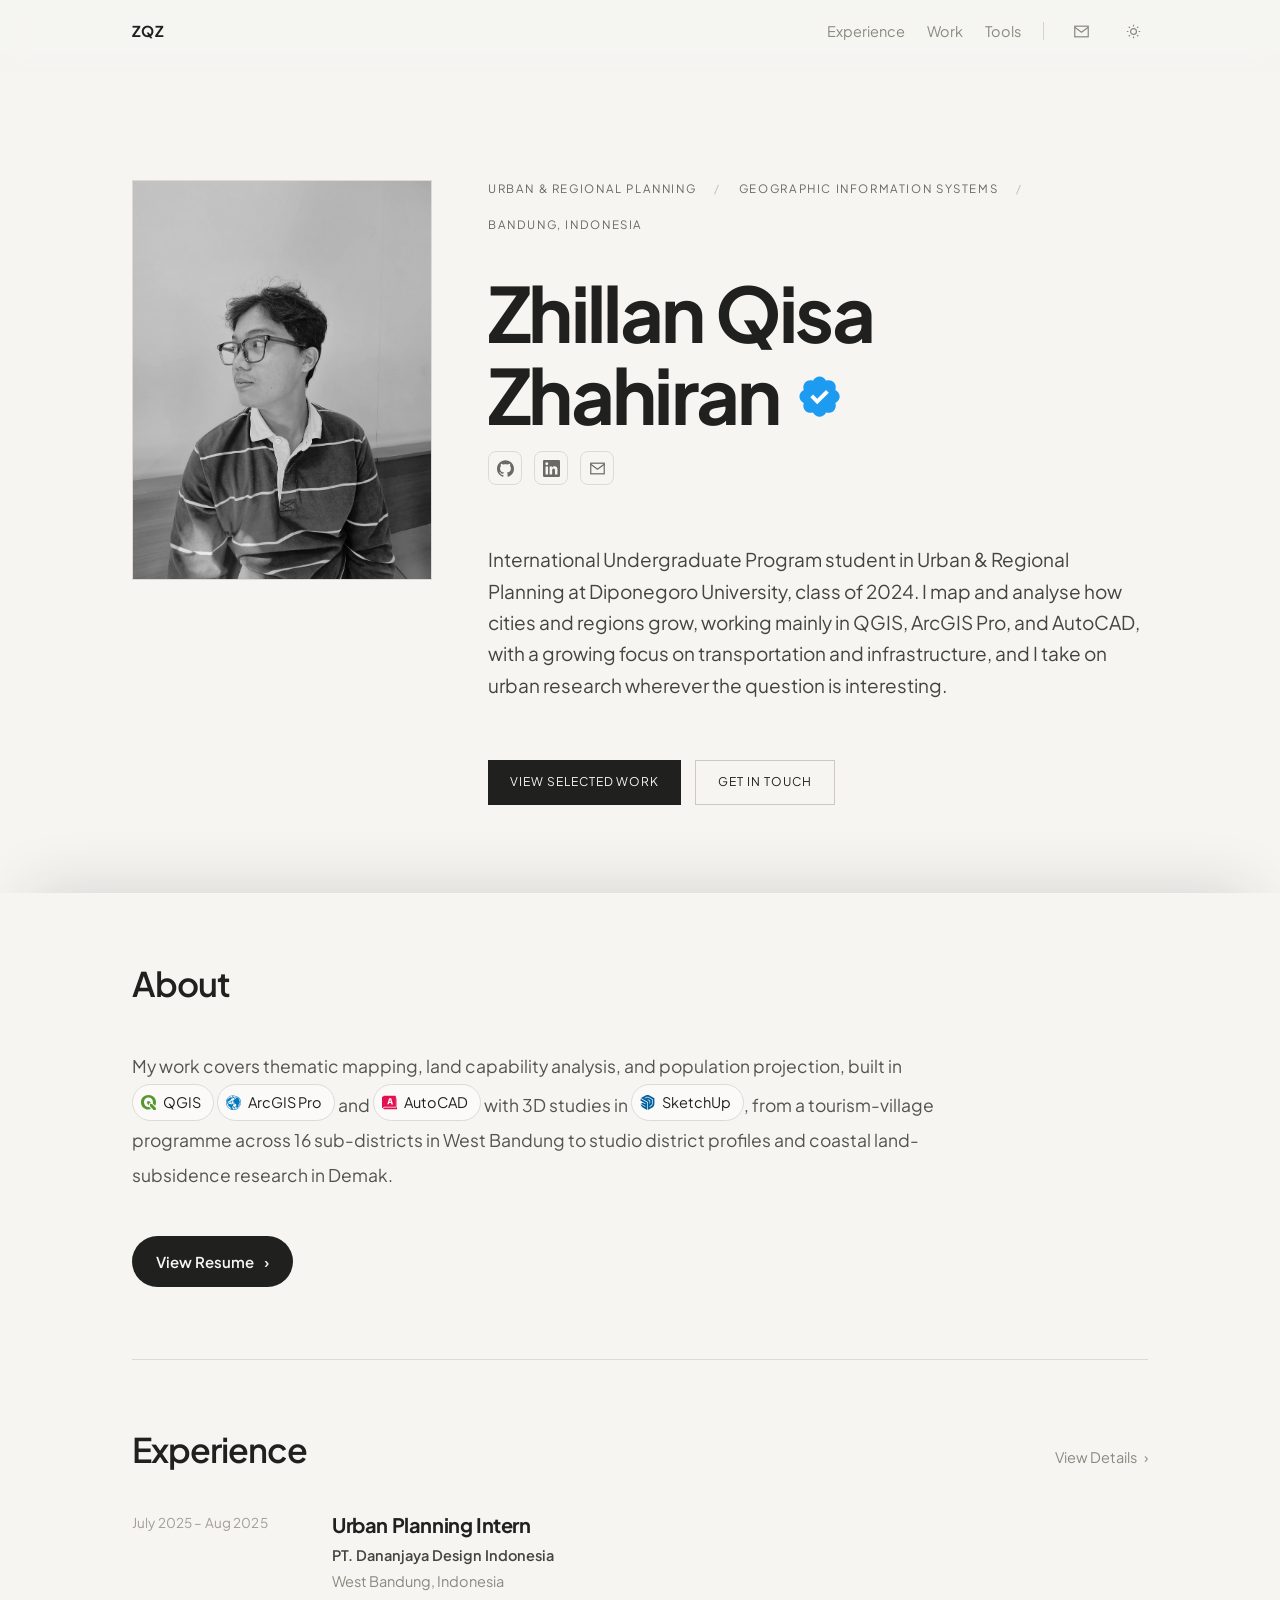
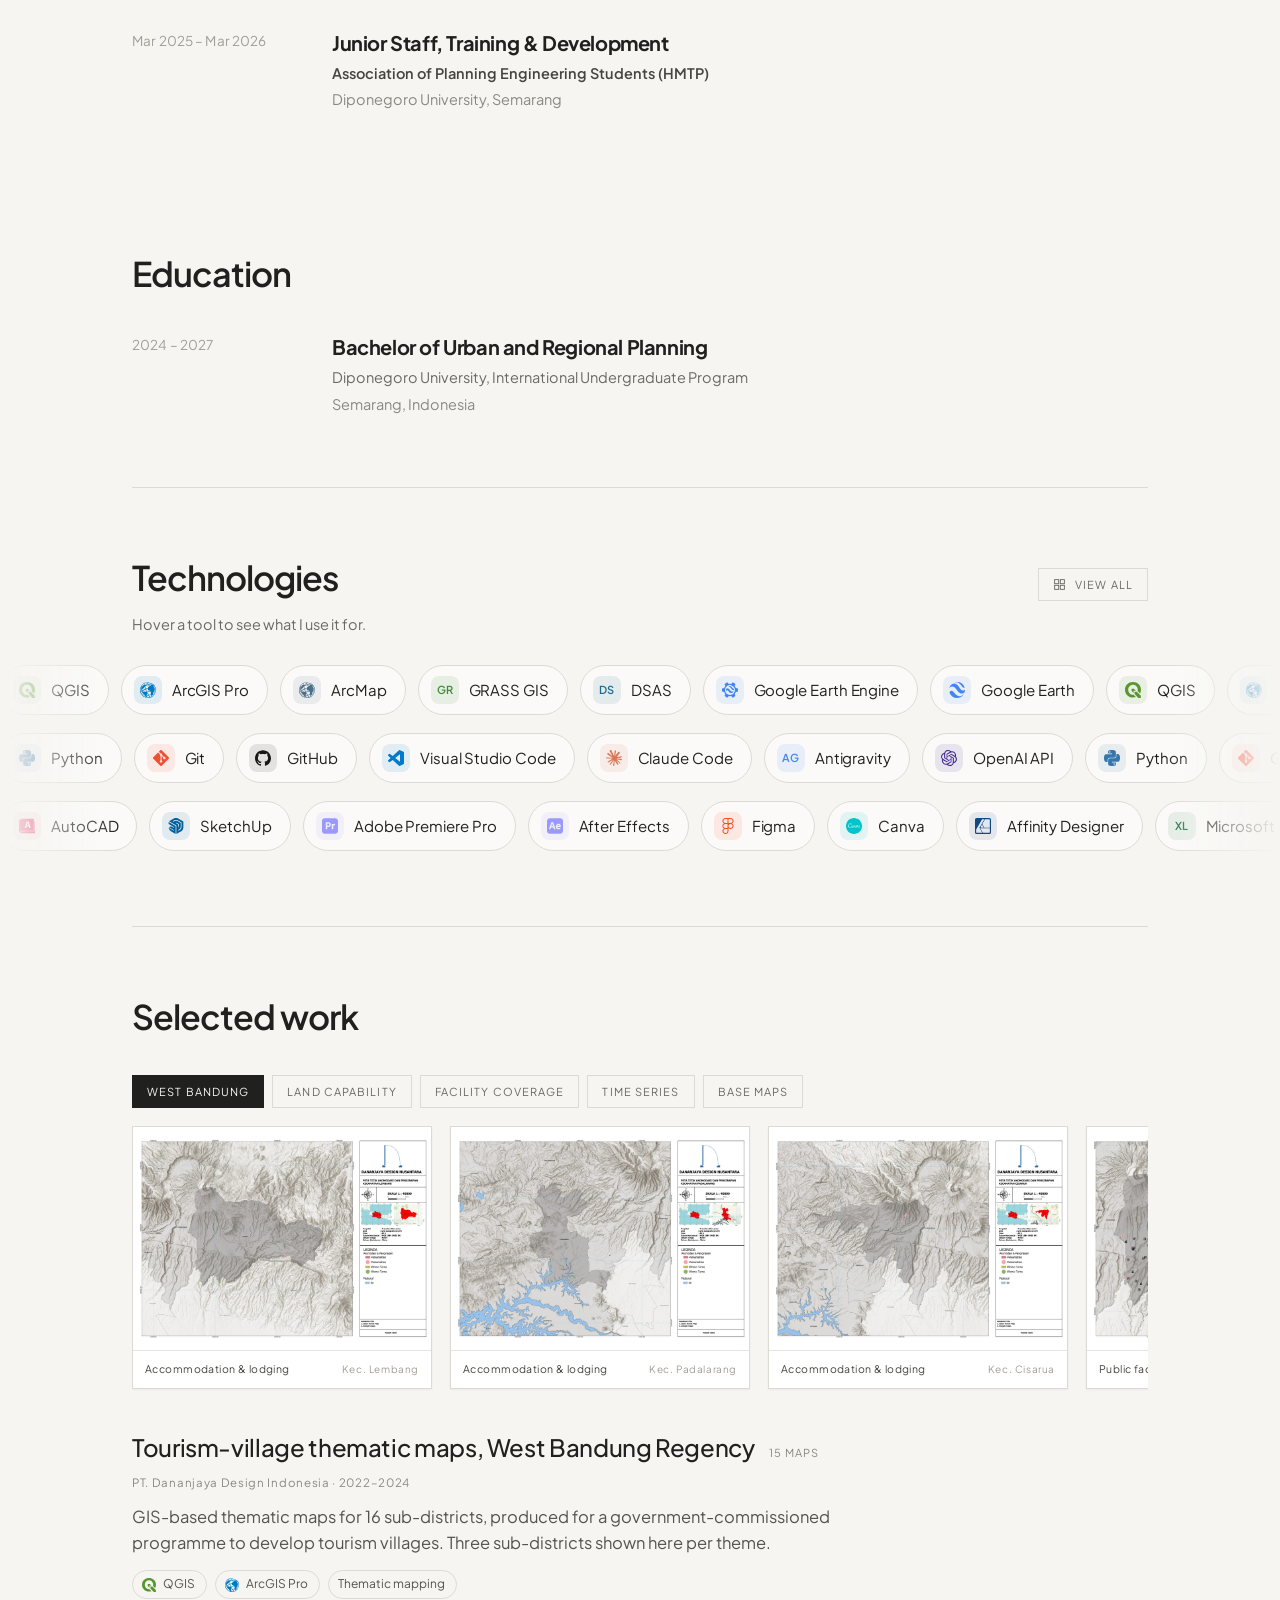
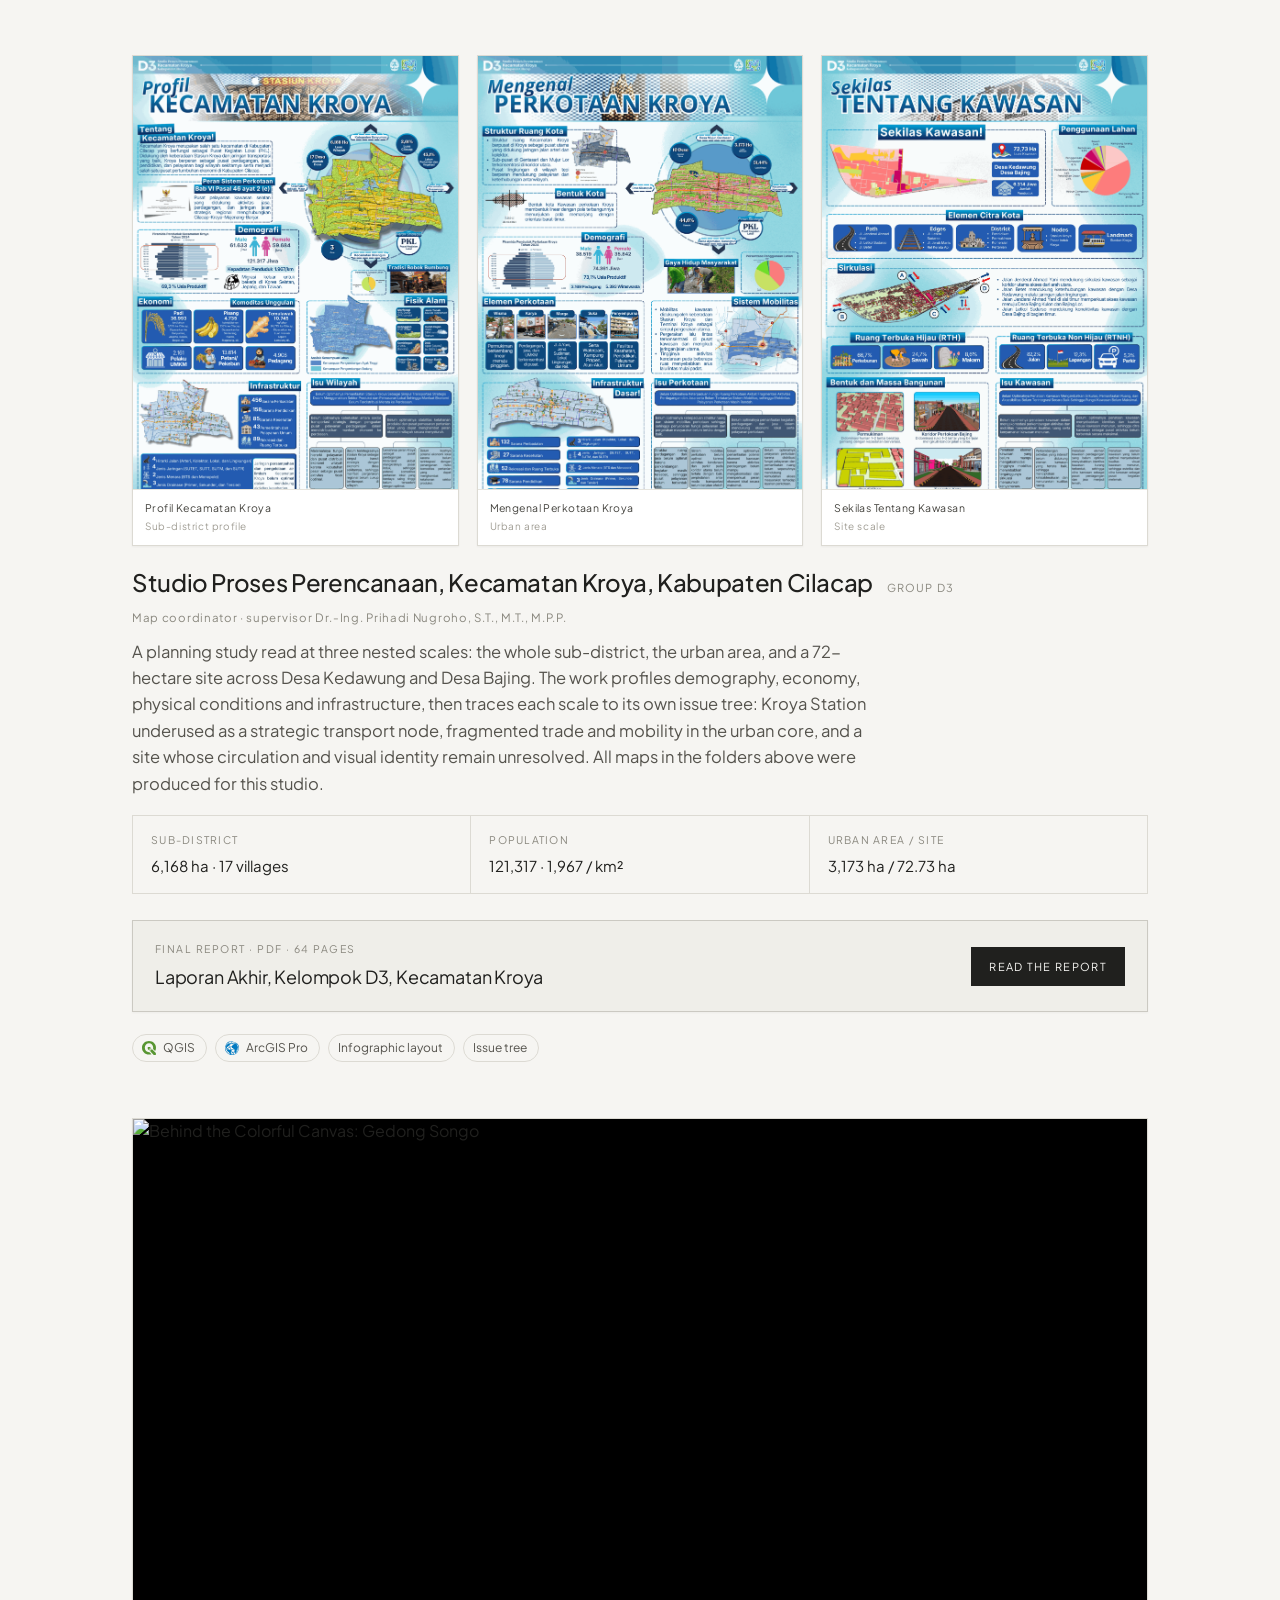
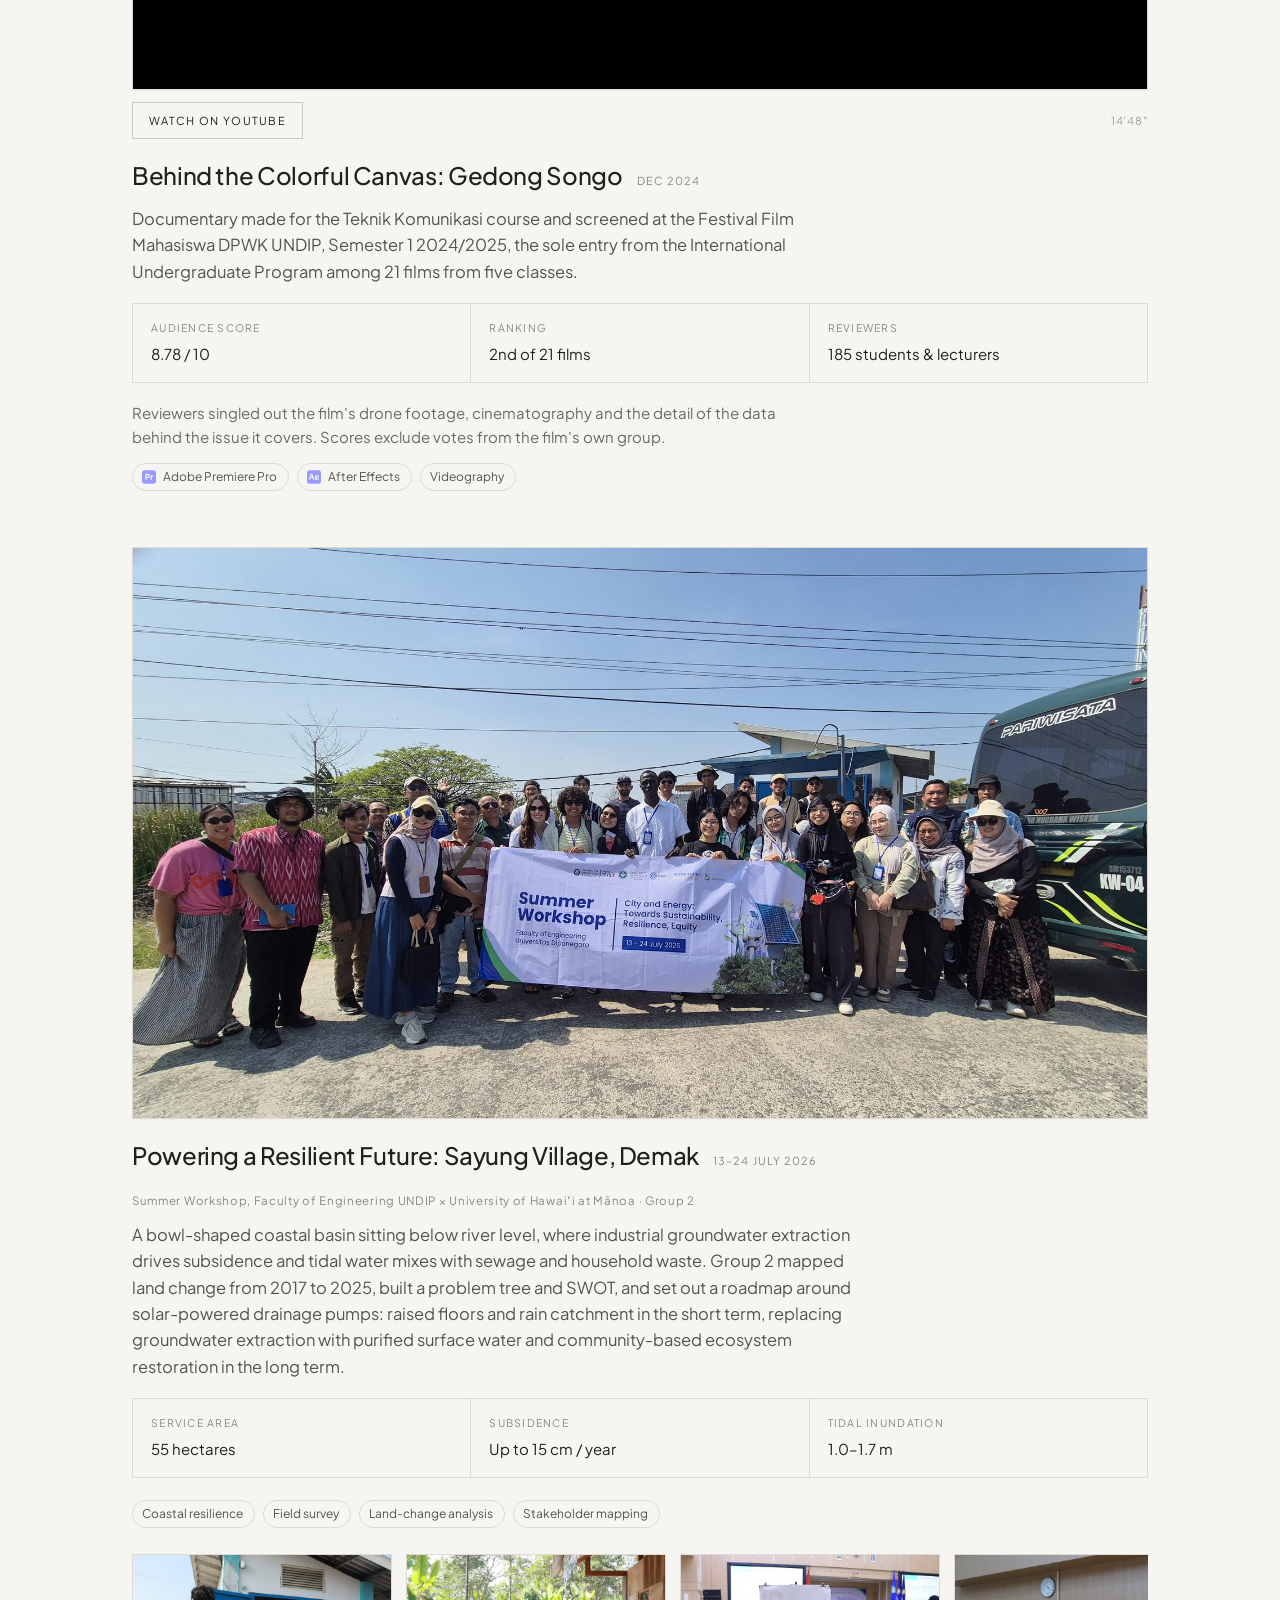
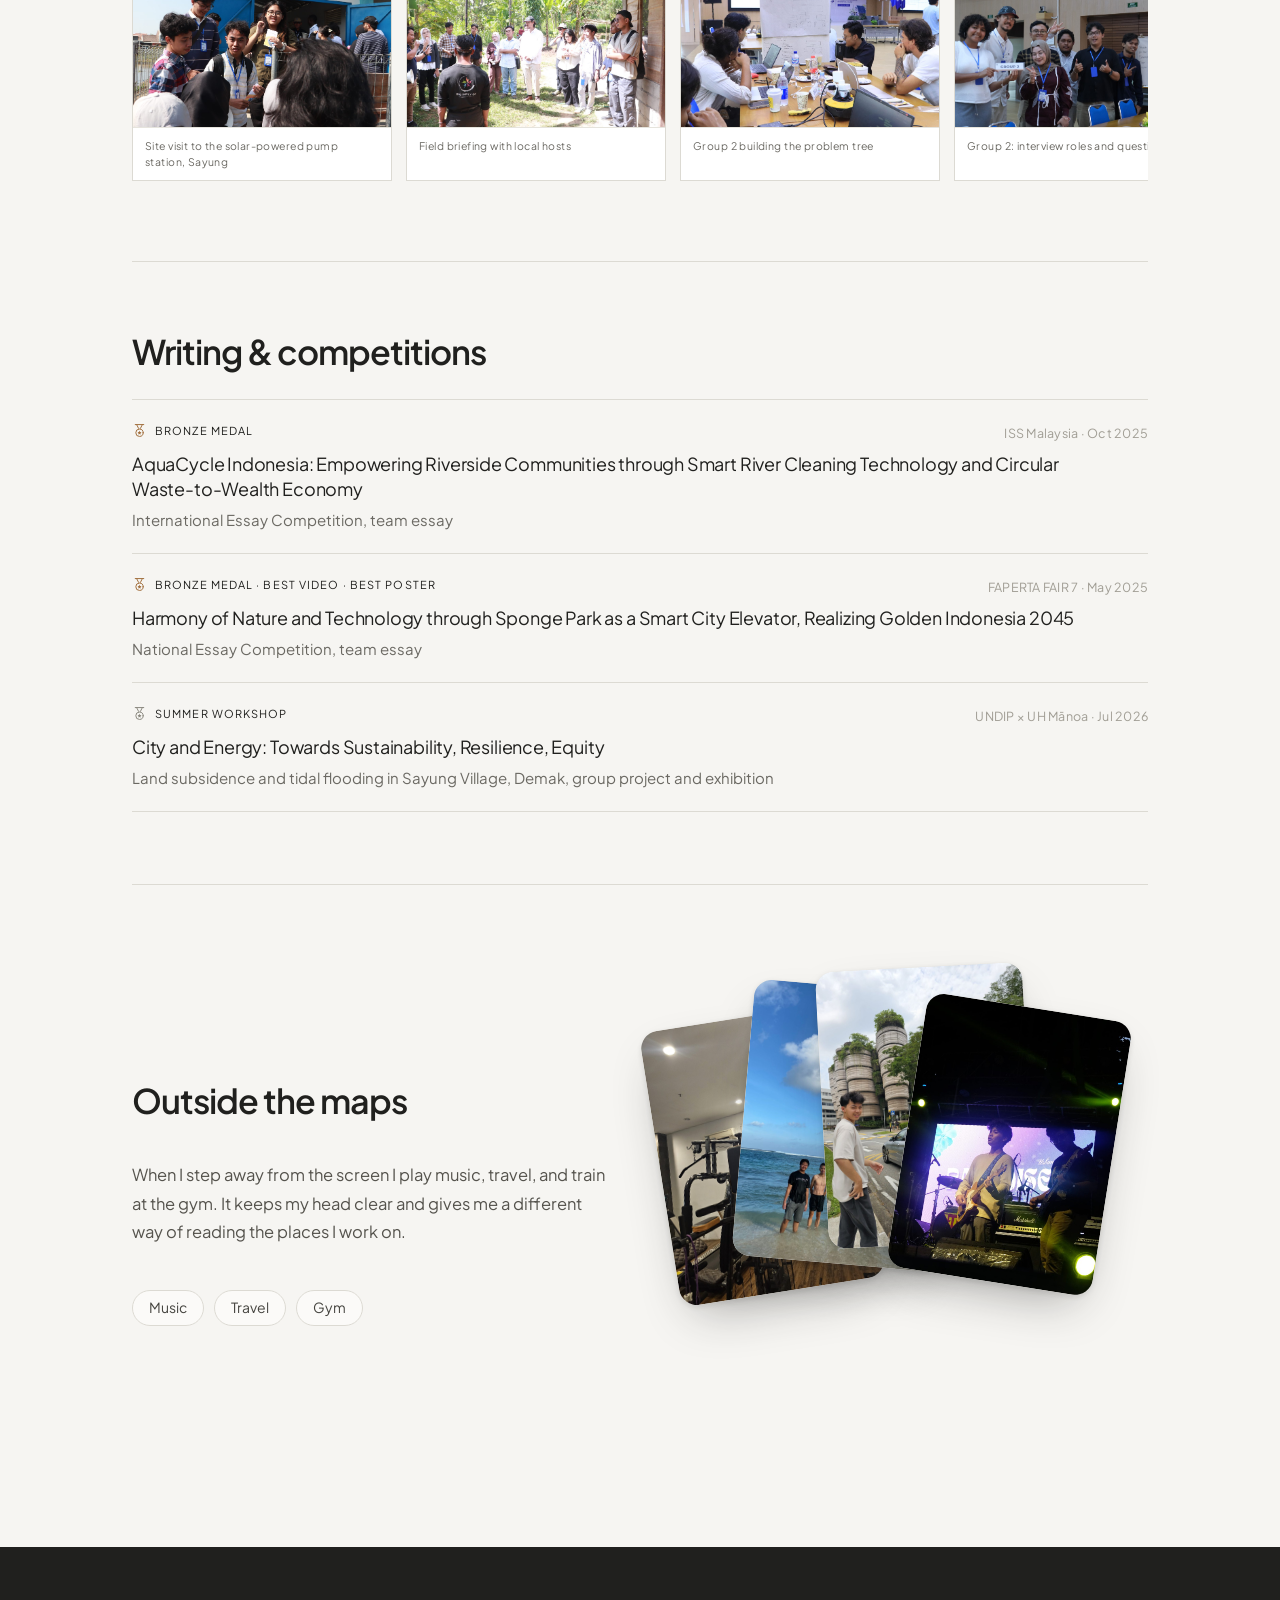
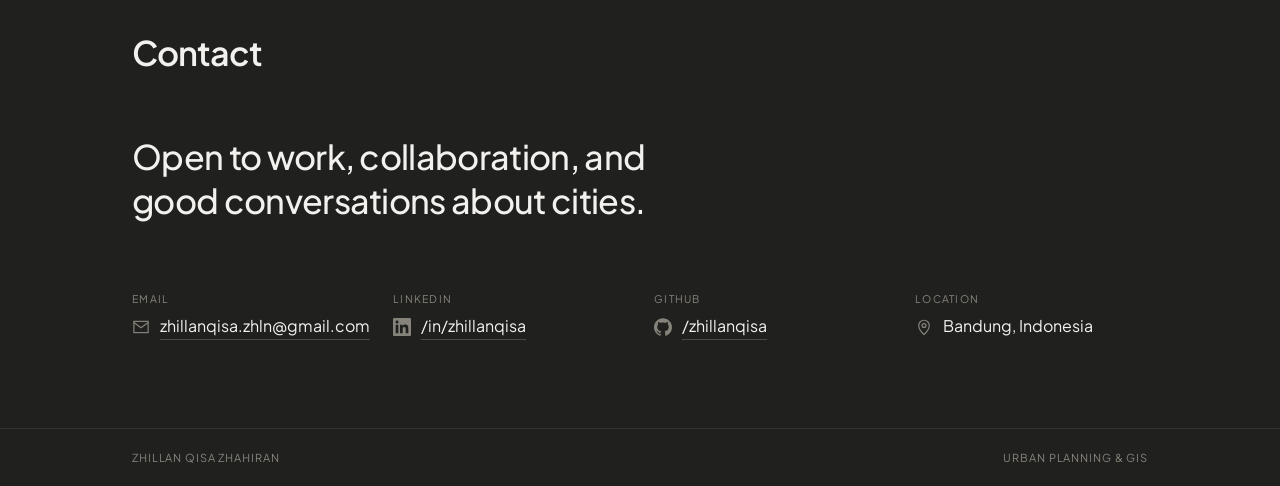
==== commit a1014b09: "Fix sideways life photos and wire the institution logo slots The four life photographs carry EXIF or" ====
--- a/index.html
+++ b/index.html
@@ -130,10 +130,14 @@
         <div data-reveal><h2 class="h2">Education</h2></div>
         <div class="edu" data-reveal>
           <div class="role__when">2024 – 2027</div>
-          <div class="edu__body">
-            <div class="role__title">Bachelor of Urban and Regional Planning</div>
-            <div class="role__org" style="font-weight:400;color:var(--muted);">Diponegoro University, International Undergraduate Program</div>
-            <div class="role__place">Semarang, Indonesia</div>
+          <div class="edu__row">
+            <!-- drop assets/logos/undip.png in and it appears; absent, it removes itself -->
+            <img class="edu__logo" src="assets/logos/undip.png" alt="Universitas Diponegoro" loading="lazy" onerror="this.remove()">
+            <div class="edu__body">
+              <div class="role__title">Bachelor of Urban and Regional Planning</div>
+              <div class="role__org" style="font-weight:400;color:var(--muted);">Diponegoro University, International Undergraduate Program</div>
+              <div class="role__place">Semarang, Indonesia</div>
+            </div>
           </div>
         </div>
       </div>
@@ -263,7 +267,13 @@
                 <h3>Powering a Resilient Future: Sayung Village, Demak</h3>
                 <span class="work__badge">13–24 July 2026</span>
               </div>
-              <div class="work__meta">Summer Workshop, Faculty of Engineering UNDIP × University of Hawaiʻi at Mānoa · Group 2</div>
+              <div class="work__meta">
+                <span class="ws-logos">
+                  <img src="assets/logos/undip.png" alt="Universitas Diponegoro" loading="lazy" onerror="this.remove()">
+                  <img src="assets/logos/uh-manoa.png" alt="University of Hawaiʻi at Mānoa" loading="lazy" onerror="this.remove()">
+                </span>
+                <span>Summer Workshop, Faculty of Engineering UNDIP × University of Hawaiʻi at Mānoa · Group 2</span>
+              </div>
               <p class="work__desc">A bowl-shaped coastal basin sitting below river level, where industrial groundwater extraction drives subsidence and tidal water mixes with sewage and household waste. Group 2 mapped land change from 2017 to 2025, built a problem tree and SWOT, and set out a roadmap around solar-powered drainage pumps: raised floors and rain catchment in the short term, replacing groundwater extraction with purified surface water and community-based ecosystem restoration in the long term.</p>
               <div class="plates">
                 <div class="plate" data-plate><div class="plate__k">Service area</div><div class="plate__v">55 hectares</div></div>
--- a/styles.css
+++ b/styles.css
@@ -324,8 +324,15 @@
 /* -------------------------------- education -------------------------------- */
 
 .edu { display: grid; grid-template-columns: 168px 1fr; gap: 8px 32px; align-items: start; }
+.edu__row { display: flex; gap: 18px; align-items: flex-start; min-width: 0; }
+.edu__logo { flex: 0 0 56px; width: 56px; height: 56px; object-fit: contain; border-radius: 10px; }
 .edu__body { display: grid; gap: 4px; min-width: 0; }
 @media (max-width: 640px) { .edu { grid-template-columns: 1fr; gap: 6px; } }
+
+/* institution marks beside the workshop credit */
+.ws-logos { display: flex; gap: 10px; align-items: center; }
+.ws-logos img { width: 40px; height: 40px; object-fit: contain; border-radius: 8px; }
+.work__meta:has(.ws-logos) { display: grid; gap: 10px; }
 
 /* --------------------------------- skills ---------------------------------- */
 
